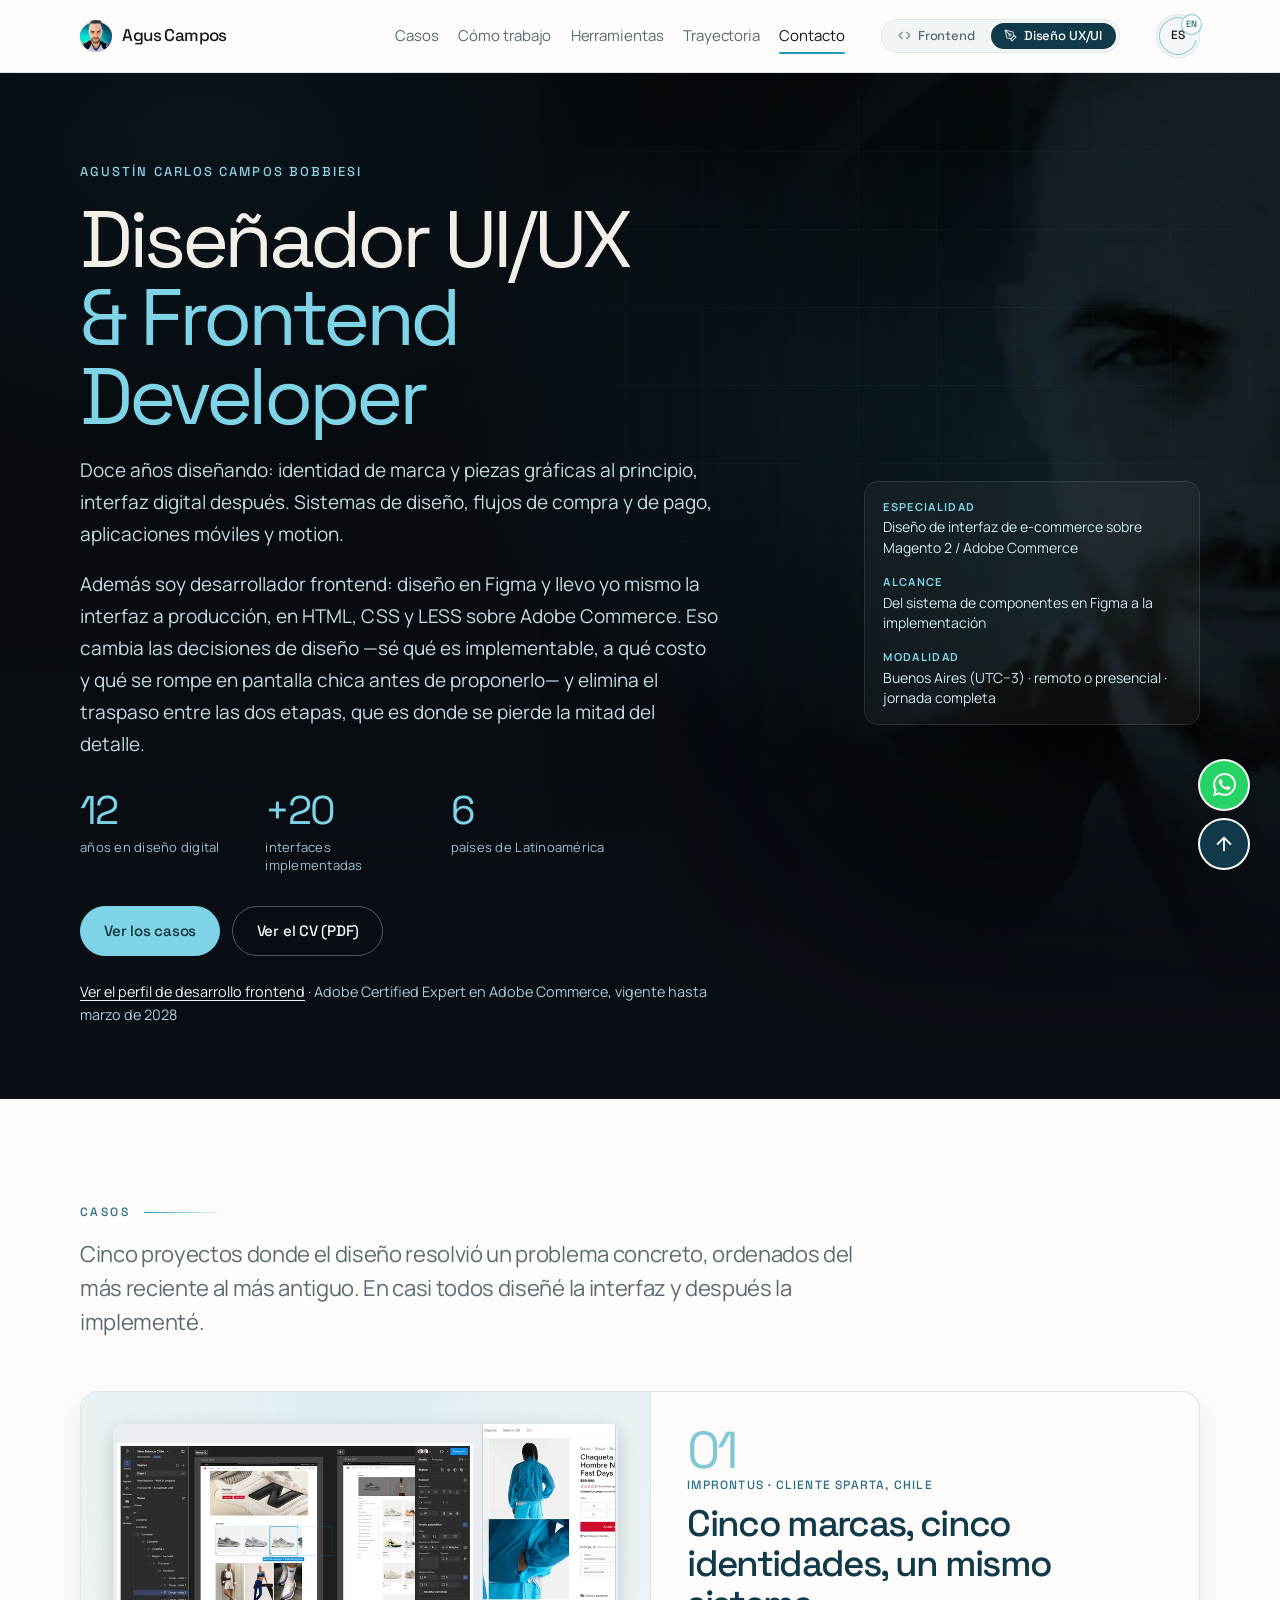
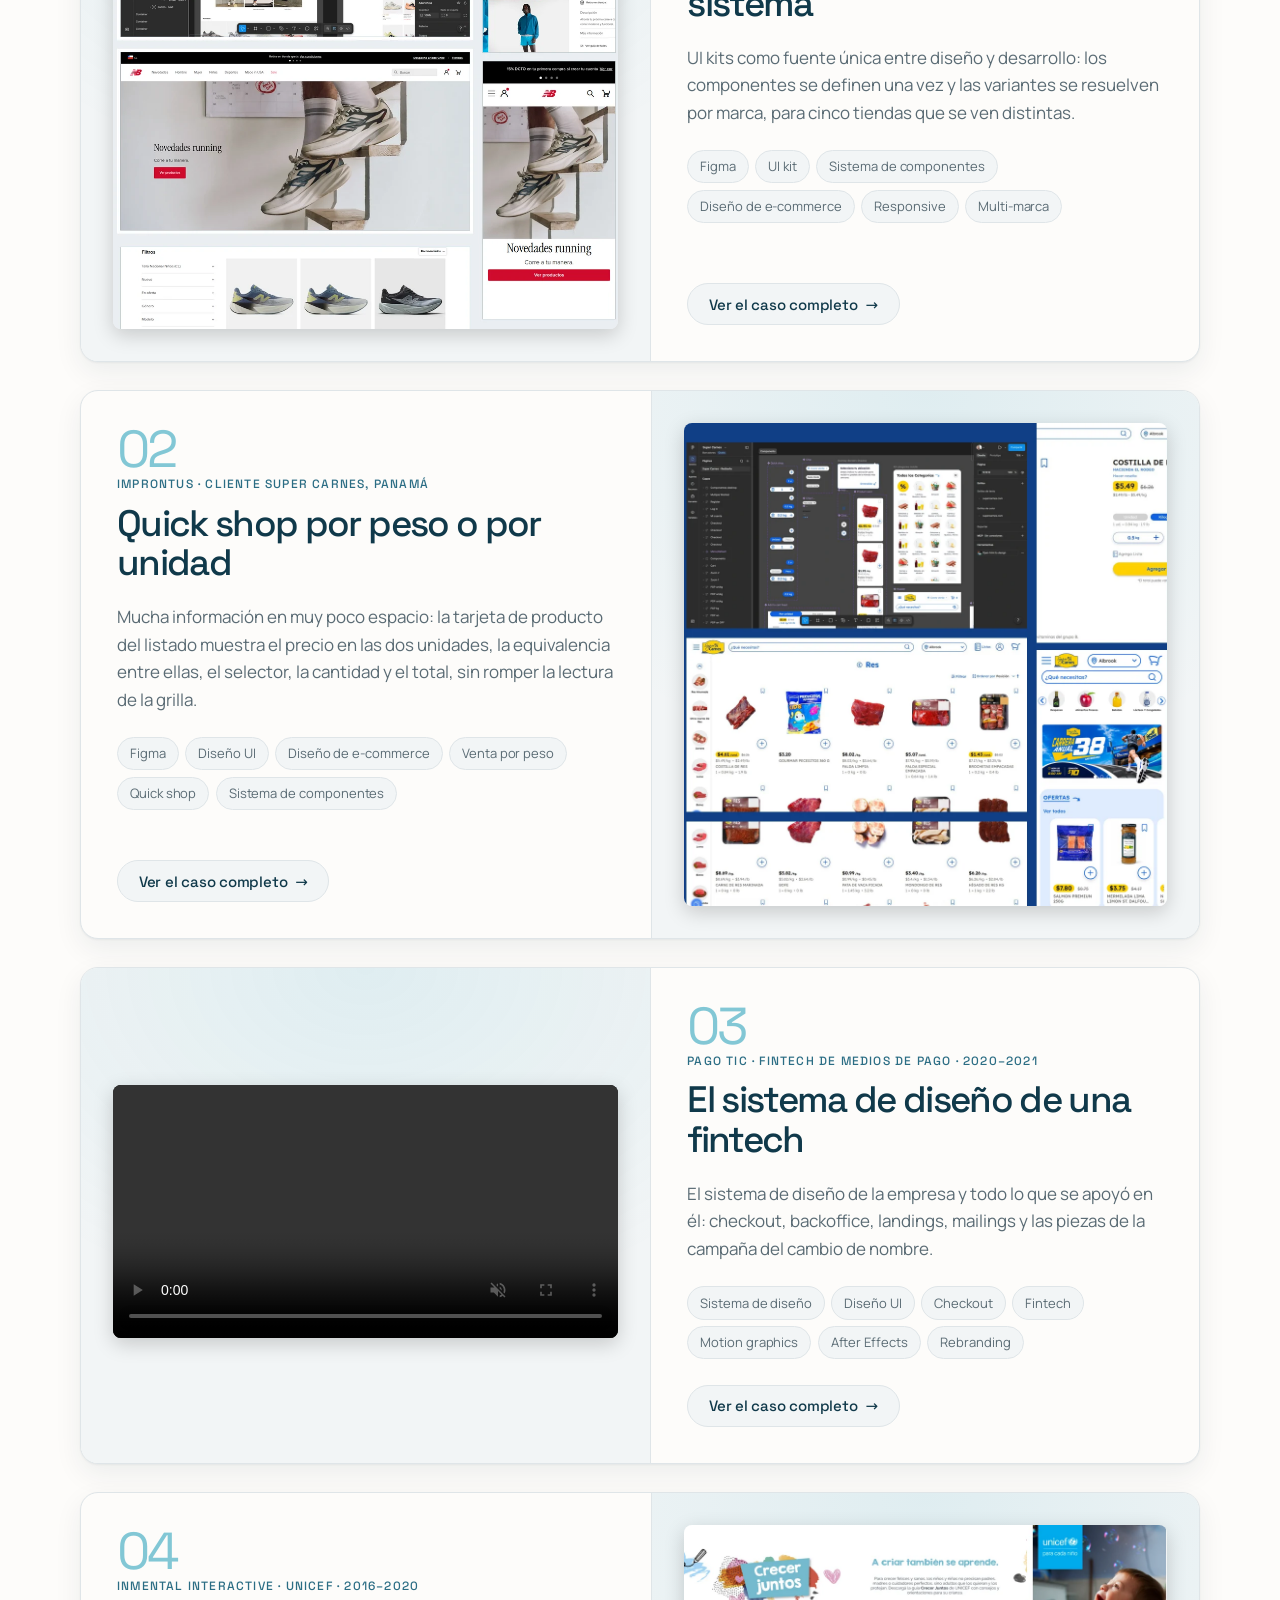
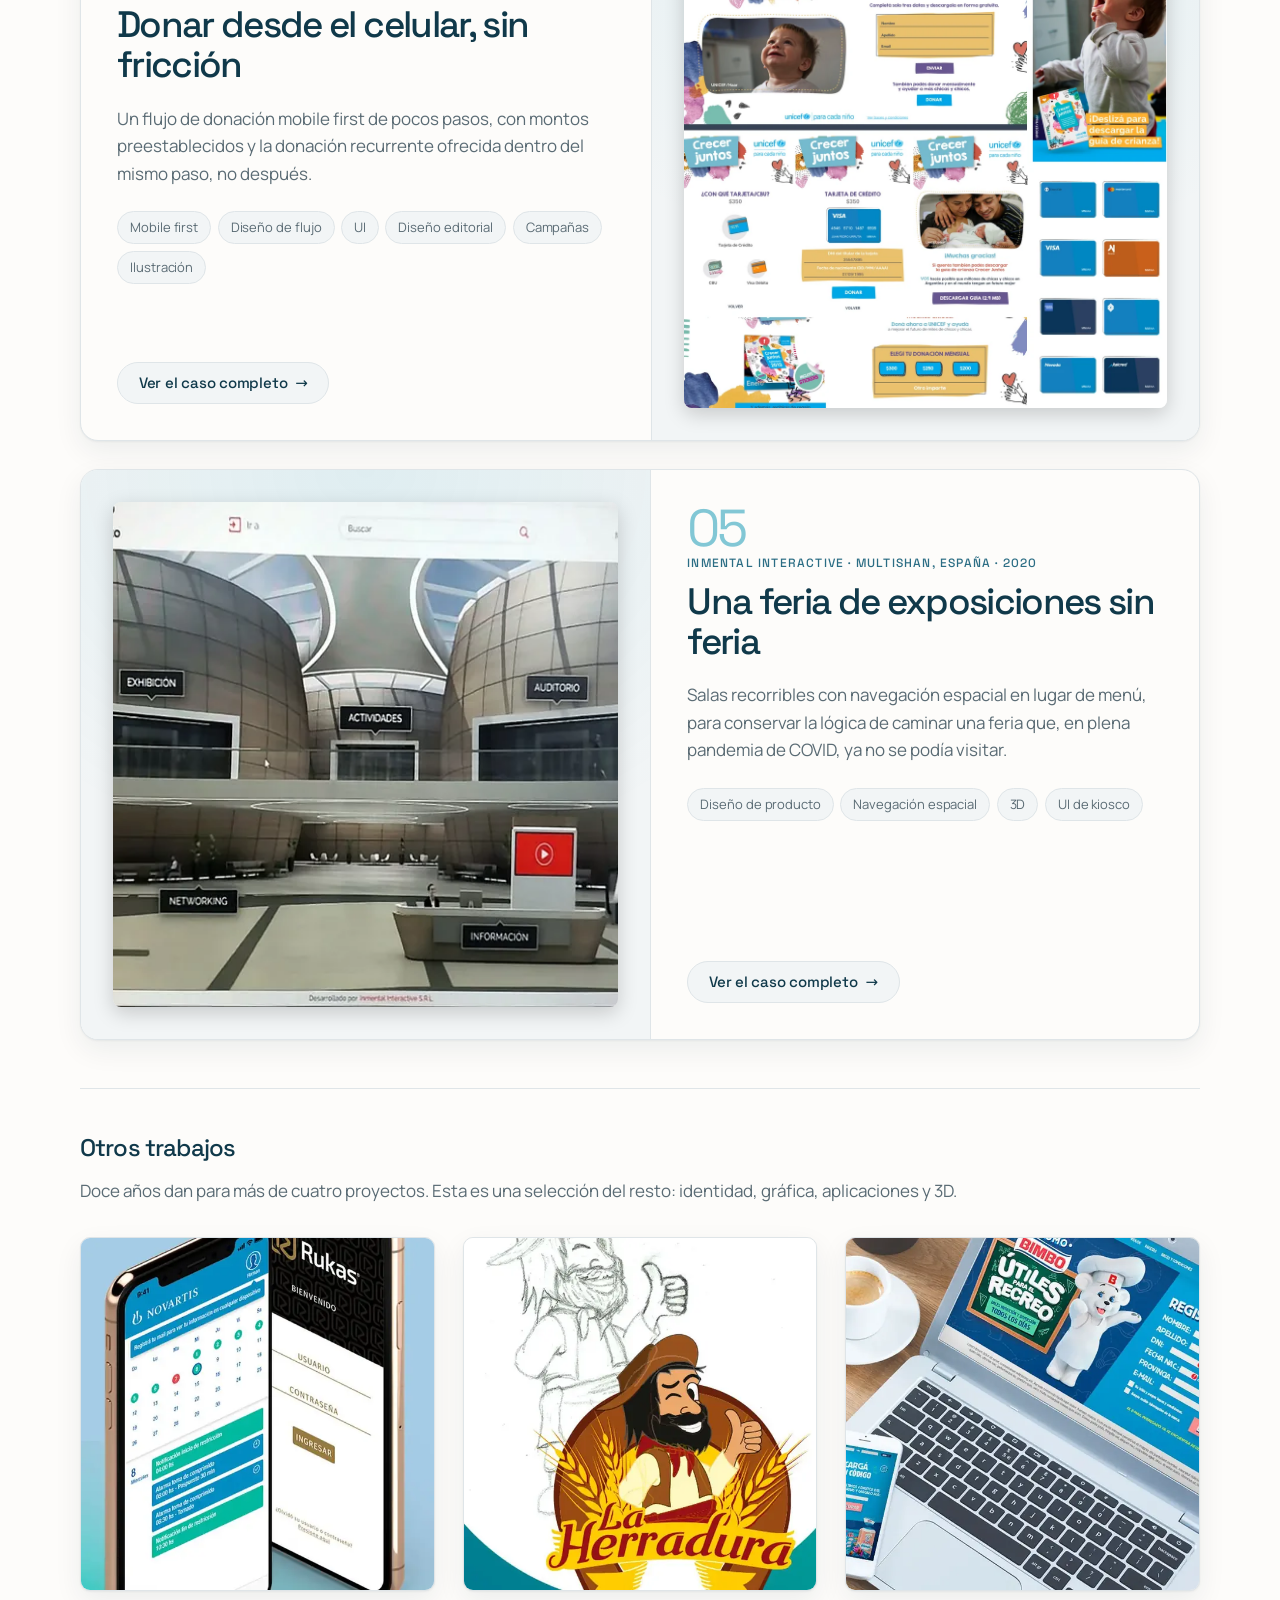
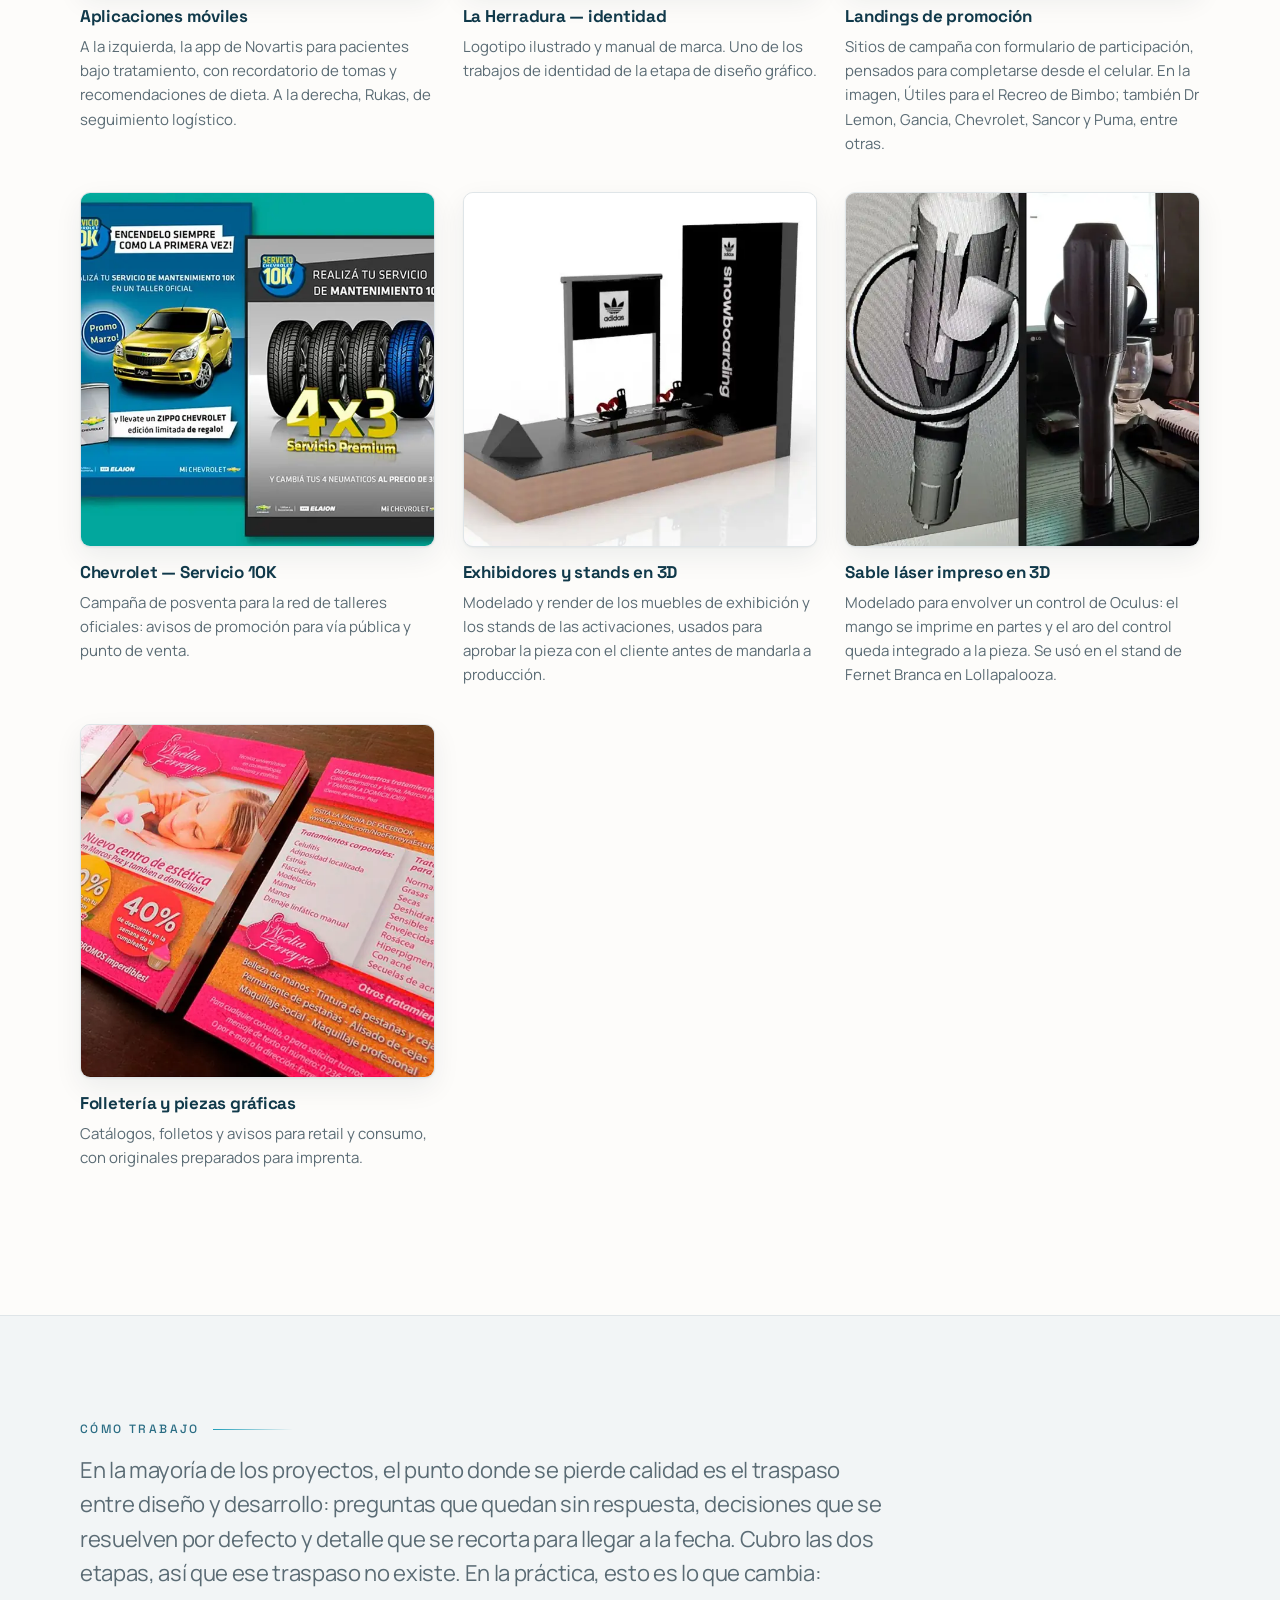
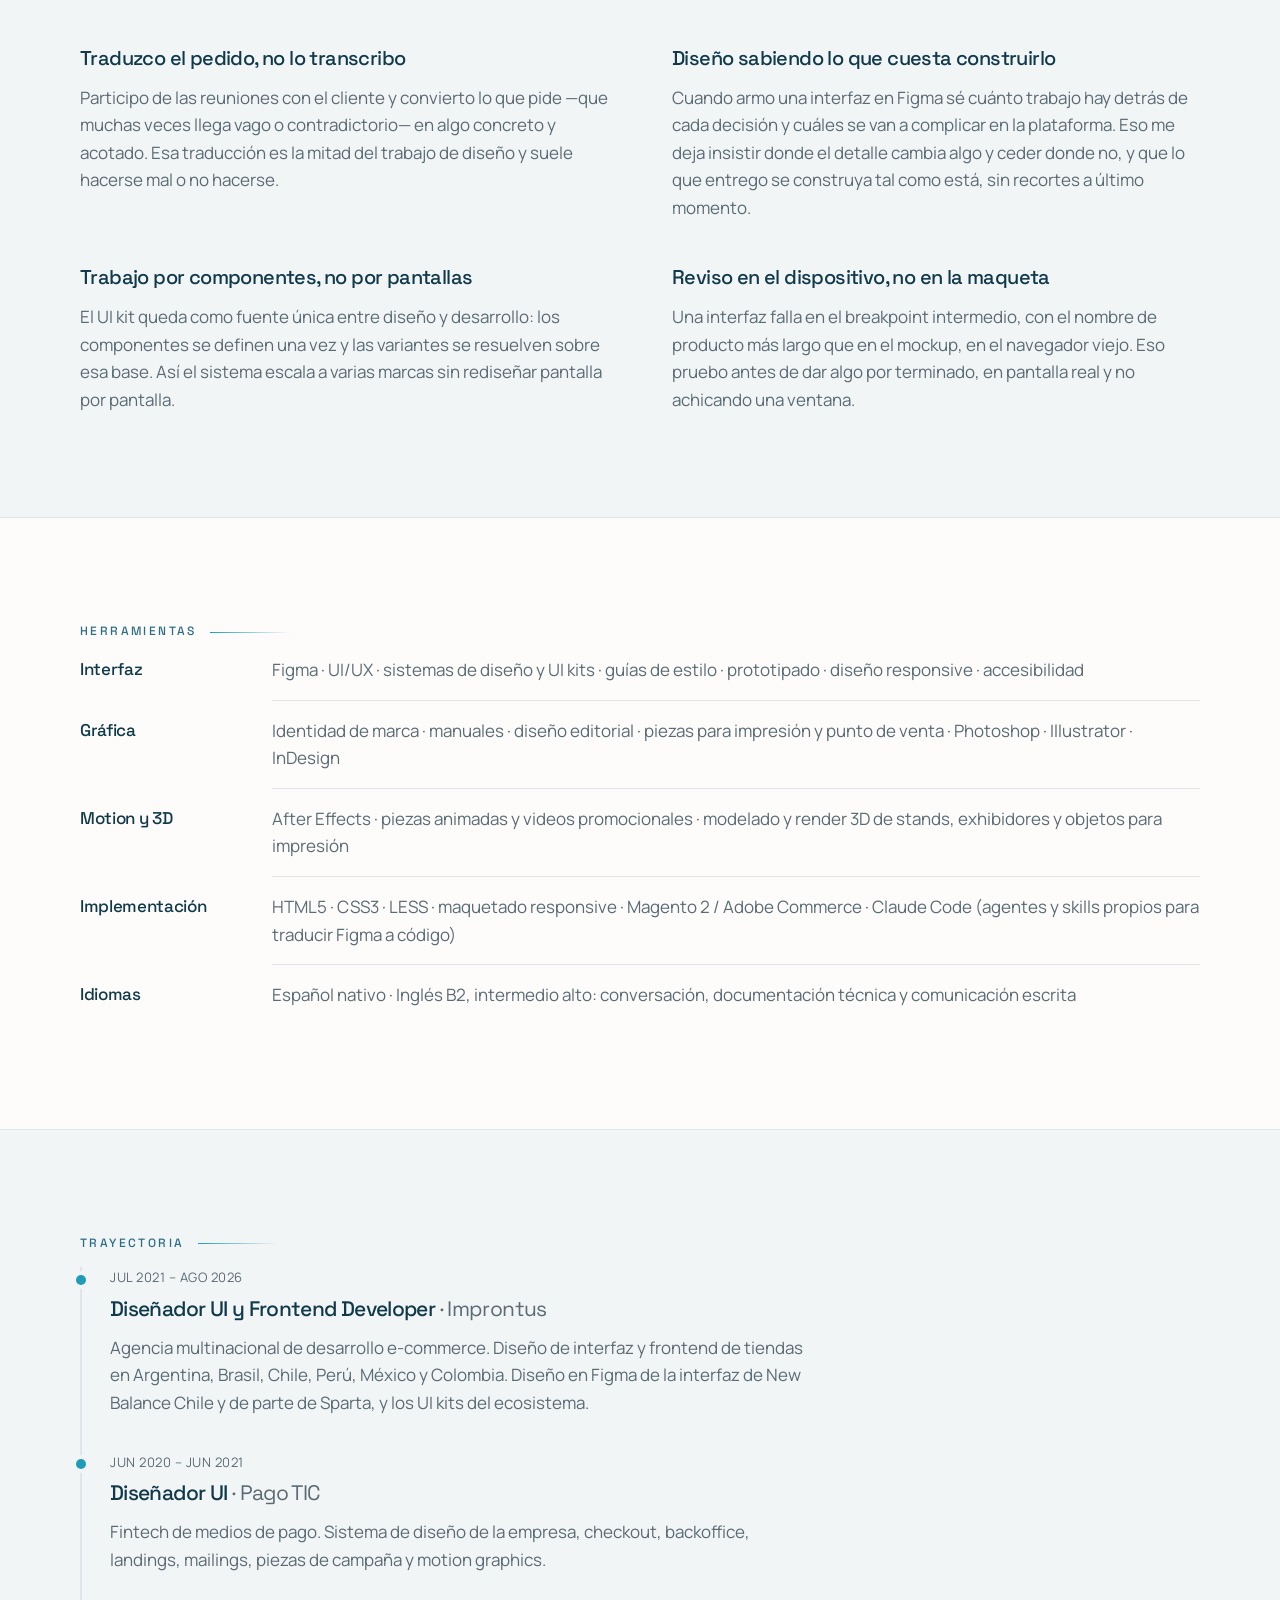
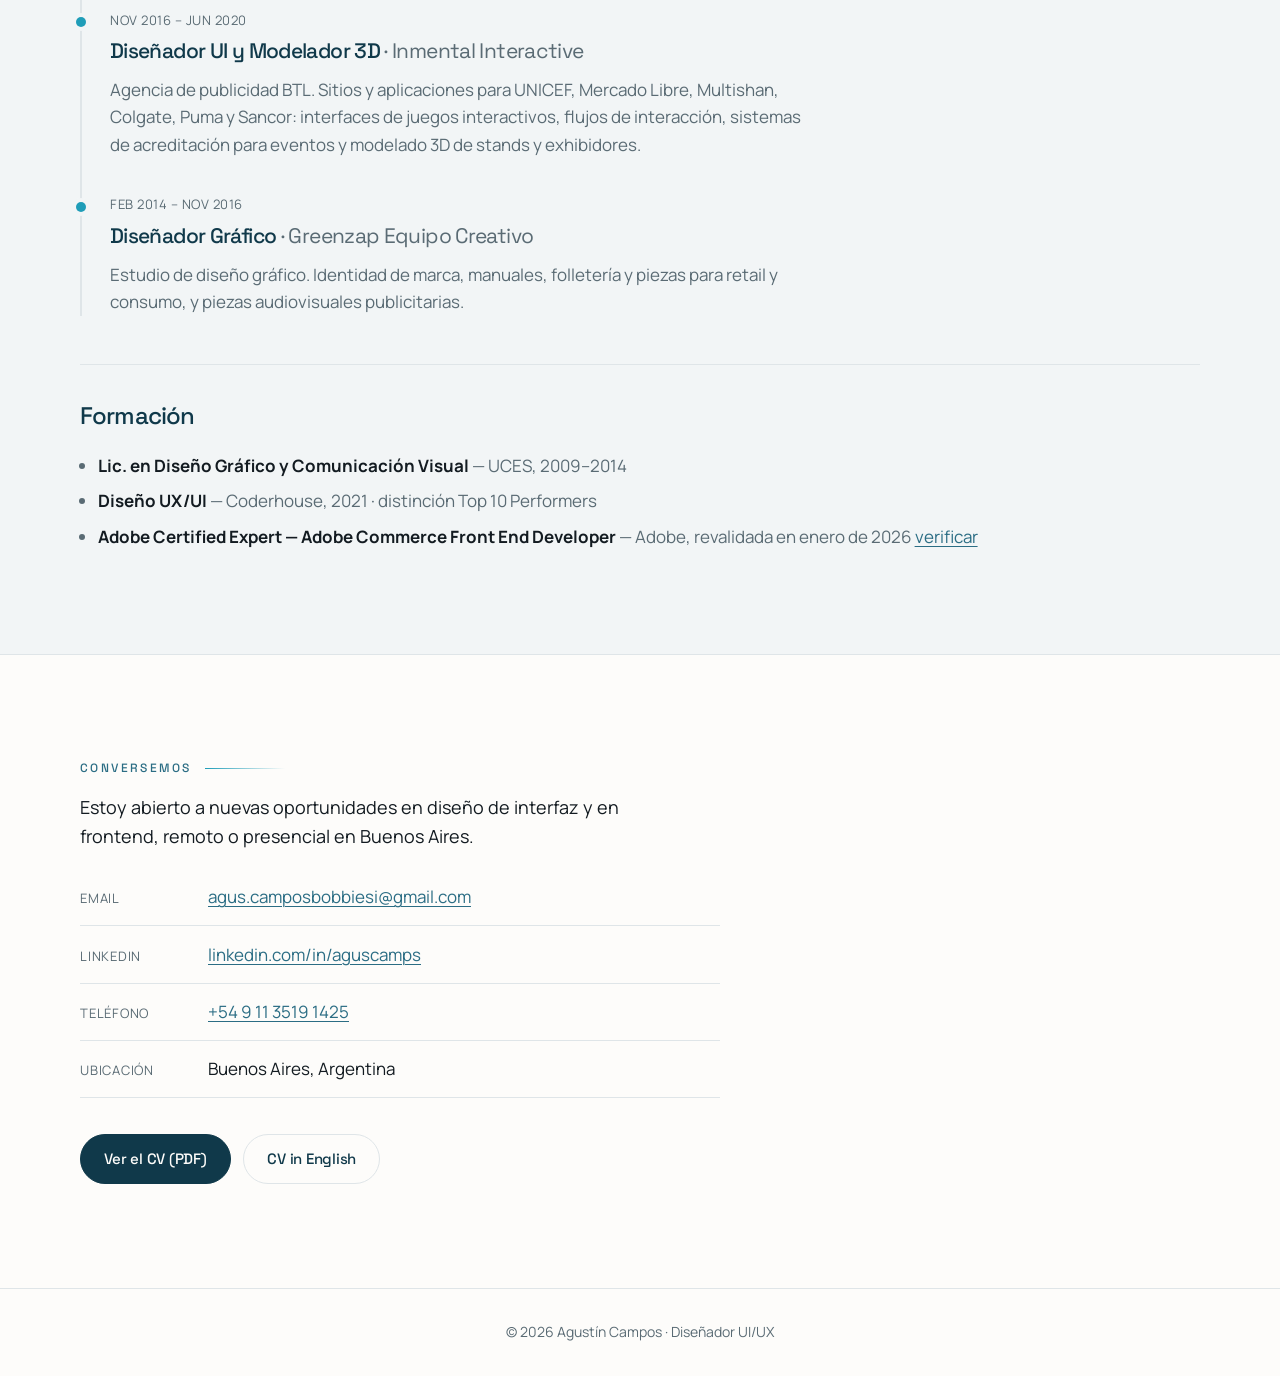
==== diseno/index.html @ 92f1efee "Super Carnes: el mosaico pasa a la retícula del de New Balance Cuatro columnas: las laterales sangra" ====
<!DOCTYPE html>
<html lang="es">
<head>
<meta charset="utf-8">
<meta name="viewport" content="width=device-width, initial-scale=1">
<title>Agustín Campos — Diseñador UI/UX</title>
<meta name="description" content="Diseñador de interfaz con doce años de trayectoria: sistemas de diseño, flujos de e-commerce y fintech, identidad de marca y motion. Diseño en Figma y llevo la interfaz a producción.">
<meta name="author" content="Agustín Campos">
<link rel="icon" href="../img/favicon.svg" type="image/svg+xml">
<link rel="preload" href="../fonts/spacegrotesk-latin.woff2" as="font" type="font/woff2" crossorigin>
<link rel="preload" href="../fonts/manrope-latin.woff2" as="font" type="font/woff2" crossorigin>
<link rel="stylesheet" href="../css/style.css">
<link rel="canonical" href="https://aguscamps.github.io/portfolio/diseno/">
<link rel="alternate" hreflang="es" href="https://aguscamps.github.io/portfolio/diseno/">
<link rel="alternate" hreflang="en" href="https://aguscamps.github.io/portfolio/en/diseno/">
<link rel="alternate" hreflang="x-default" href="https://aguscamps.github.io/portfolio/diseno/">

<meta property="og:type" content="website">
<meta property="og:title" content="Agustín Campos — Diseñador UI/UX">
<meta property="og:description" content="Doce años diseñando interfaz. Sistemas de diseño, flujos de pago, identidad y motion.">
<meta property="og:image" content="../img/og.png">
</head>
<body>

<a class="skip" href="#contenido">Saltar al contenido</a>

<header class="topbar">
  <div class="wrap topbar__in">
    <a class="brand" href="#inicio" aria-label="Agustín Campos — volver al inicio">
      <img src="../img/foto-64.webp" width="64" height="64" alt="">
      <span>Agus&nbsp;Campos</span>
    </a>
    <button class="navtoggle" type="button" aria-expanded="false" aria-controls="nav" aria-label="Menú">
      <span class="navtoggle__box" aria-hidden="true"></span>
      <span class="navtoggle__txt">Menú</span>
    </button>
    <nav id="nav" class="nav" aria-label="Principal">
      <div class="nav__cab">
        <p class="nav__kicker">Navegación</p>
        <button class="nav__cerrar" type="button" aria-label="Cerrar el menú">
          <svg viewBox="0 0 24 24" width="20" height="20" aria-hidden="true" focusable="false">
            <path d="M6 6l12 12M18 6L6 18" fill="none" stroke="currentColor"
                  stroke-width="1.6" stroke-linecap="round"/>
          </svg>
        </button>
      </div>
      <ul>
        <li><a href="#casos"><i aria-hidden="true">01</i>Casos</a></li>
        <li><a href="#proceso"><i aria-hidden="true">02</i>Cómo trabajo</a></li>
        <li><a href="#herramientas"><i aria-hidden="true">03</i>Herramientas</a></li>
        <li><a href="#trayectoria"><i aria-hidden="true">04</i>Trayectoria</a></li>
        <li><a href="#contacto"><i aria-hidden="true">05</i>Contacto</a></li>
      </ul>
      <nav class="perfilsw" aria-label="Elegí el perfil">
        <a href="../index.html"><svg viewBox="0 0 24 24" fill="none" stroke="currentColor" stroke-width="2" stroke-linecap="round" stroke-linejoin="round" aria-hidden="true"><path d="M16 18l6-6-6-6M8 6l-6 6 6 6"/></svg><span class="perfilsw__t">Frontend</span></a>
        <span aria-current="page"><svg viewBox="0 0 24 24" fill="none" stroke="currentColor" stroke-width="2" stroke-linecap="round" stroke-linejoin="round" aria-hidden="true"><path d="M12 19l7-7 3 3-7 7-3-3zM18 13l-1.5-7.5L2 2l3.5 14.5L13 18l5-5zM2 2l7.586 7.586"/><circle cx="11" cy="11" r="2"/></svg><span class="perfilsw__t">Diseño UX/UI</span></span>
      </nav>
      <div class="nav__pie">
        <p class="nav__lugar">Buenos Aires, Argentina · UTC−3</p>
        <p class="nav__links">
          <a href="../cv/CV-Agustin-Campos-Diseno-ES.pdf" target="_blank" rel="noopener">Ver el CV</a>
          <a href="https://linkedin.com/in/aguscamps" target="_blank" rel="noopener">LinkedIn</a>
        </p>
      </div>
    </nav>
    <a class="lang" href="../en/diseno/index.html" hreflang="en"
       lang="en" aria-label="ES / EN · Switch to English">
      <span class="lang__actual" aria-hidden="true">ES</span>
      <span class="lang__otro" aria-hidden="true">EN</span>
    </a>
  </div>
</header>

<main id="contenido">

  <!-- ─────────────────────────────  HERO  ───────────────────────────── -->
  <section class="hero" id="inicio">
    <div class="hero__rostro" aria-hidden="true">
      <picture>
        <source media="(max-width: 900px)" srcset="[data-uri]">
        <img src="../img/hero-fondo.webp" width="1500" height="1250" fetchpriority="high"
             srcset="../img/hero-fondo-900.webp 900w, ../img/hero-fondo.webp 1500w"
             sizes="72vw" alt="">
      </picture>
    </div>
    <div class="wrap hero__in">
      <div class="hero__txt">
      <p class="hero__kicker">Agustín Carlos Campos Bobbiesi</p>
      <h1>Diseñador UI/UX<br><span>&amp; Frontend Developer</span></h1>
      <p class="hero__lead">
        Doce años diseñando: identidad de marca y piezas gráficas al principio, interfaz digital
        después. Sistemas de diseño, flujos de compra y de pago, aplicaciones móviles y motion.
      </p>
      <p class="hero__lead">
        Además soy desarrollador frontend: diseño en Figma y llevo yo mismo la interfaz a
        producción, en HTML, CSS y LESS sobre Adobe Commerce. Eso cambia las decisiones de diseño
        —sé qué es implementable, a qué costo y qué se rompe en pantalla chica antes de
        proponerlo— y elimina el traspaso entre las dos etapas, que es donde se pierde la mitad
        del detalle.
      </p>
      <ul class="hero__facts">
        <li><b>12</b><span>años en diseño digital</span></li>
        <li><b>+20</b><span>interfaces implementadas</span></li>
        <li><b>6</b><span>países de Latinoamérica</span></li>
      </ul>
      <p class="hero__cta">
        <a class="btn btn--primary" href="#casos">Ver los casos</a>
        <a class="btn" href="../cv/CV-Agustin-Campos-Diseno-ES.pdf" target="_blank" rel="noopener">Ver el CV (PDF)</a>
      </p>
      <p class="hero__cert">
        <a href="../">Ver el perfil de desarrollo frontend</a>
        <span>· Adobe Certified Expert en Adobe Commerce, vigente hasta marzo de 2028</span>
      </p>
      </div>
      <dl class="hero__panel">
        <dt>Especialidad</dt>
        <dd>Diseño de interfaz de e-commerce sobre Magento&nbsp;2 / Adobe Commerce</dd>
        <dt>Alcance</dt>
        <dd>Del sistema de componentes en Figma a la implementación</dd>
        <dt>Modalidad</dt>
        <dd>Buenos Aires (UTC−3) · remoto o presencial · jornada completa</dd>
      </dl>
    </div>
  </section>

  <!-- ─────────────────────────────  CASOS  ──────────────────────────── -->
  <section class="section" id="casos">
    <div class="wrap">
      <h2 class="sect__h">Casos</h2>
      <p class="sect__intro">
        Cinco proyectos donde el diseño resolvió un problema concreto, ordenados del más reciente
        al más antiguo. En casi todos diseñé la interfaz y después la implementé.
      </p>

      <!-- CASO 1 -->
        <p class="casos__desliza">Deslizá para recorrer los 5 casos</p>
      <div class="casos__pista">
      <article class="case" id="caso-sparta">
        <div class="case__media">
          <figure>
            <img src="../img/nb-mosaico.webp"
                 srcset="../img/nb-mosaico-800.webp 800w, ../img/nb-mosaico.webp 1600w" sizes="(max-width: 900px) 92vw, 1200px" width="1600" height="1000" loading="lazy"
                 alt="Mosaico del proyecto New Balance Chile. En el centro, el archivo de Figma con el diseño del home junto al del listado de productos, y debajo el home publicado en newbalance.cl. Alrededor, el listado, la ficha de producto y la versión mobile.">
            <figcaption>New Balance Chile — el diseño en Figma y el sitio en producción.</figcaption>
          </figure>
          <figure>
            <img src="../img/nb-figma.webp"
                 srcset="../img/nb-figma-960.webp 960w, ../img/nb-figma.webp 1920w" sizes="(max-width: 900px) 92vw, 1200px" width="1920" height="1048" loading="lazy"
                 alt="El archivo de New Balance Chile en Figma: el árbol de capas muestra la estructura del home con sus contenedores nombrados, y el panel derecho las propiedades de diseño automático con el espaciado.">
            <figcaption>El archivo en Figma: capas nombradas, contenedores anidados y diseño automático.</figcaption>
          </figure>
          <figure>
            <a href="https://www.newbalance.cl" target="_blank" rel="noopener">
              <img src="../img/newbalance-home.webp"
                   srcset="../img/newbalance-home-800.webp 800w, ../img/newbalance-home.webp 1600w" sizes="(max-width: 900px) 92vw, 1200px" width="1600" height="1000" loading="lazy"
                   alt="Home de newbalance.cl, tienda oficial de New Balance en Chile: banner de running y grilla de zapatillas destacadas.">
            </a>
            <figcaption>newbalance.cl — abrir el sitio</figcaption>
          </figure>
          <figure>
            <img src="../img/sp-mosaico.webp"
                 srcset="../img/sp-mosaico-800.webp 800w, ../img/sp-mosaico.webp 1600w" sizes="(max-width: 900px) 92vw, 1200px" width="1600" height="1000" loading="lazy"
                 alt="Mosaico del proyecto Sparta. En el centro, el archivo de Figma con el catálogo y la landing de zapatillas, y debajo el home publicado en sparta.cl con el carrusel de marcas. Alrededor, una ficha de producto, la versión mobile y los accesos por categoría.">
            <figcaption>Sparta — diseñé el catálogo y la landing de zapatillas.</figcaption>
          </figure>
          <figure>
            <img src="../img/sp-figma.webp"
                 srcset="../img/sp-figma-960.webp 960w, ../img/sp-figma.webp 1920w" sizes="(max-width: 900px) 92vw, 1200px" width="1920" height="1048" loading="lazy"
                 alt="El archivo de Sparta en Figma: en las capas, el catálogo con sus componentes de producto; en el lienzo, la landing de zapatillas y la página de catálogo con filtros.">
            <figcaption>El archivo en Figma: el catálogo, sus componentes de producto y la landing.</figcaption>
          </figure>
          <figure>
            <a href="https://www.sparta.cl" target="_blank" rel="noopener">
              <img src="../img/sparta-home.webp"
                   srcset="../img/sparta-home-800.webp 800w, ../img/sparta-home.webp 1600w" sizes="(max-width: 900px) 92vw, 1200px" width="1600" height="1000" loading="lazy"
                   alt="Home de sparta.cl: navegación por deporte, banner de campaña y carrusel con las marcas del catálogo.">
            </a>
            <figcaption>sparta.cl — abrir el sitio</figcaption>
          </figure>
        </div>
        <div class="case__body">
          <p class="case__num" aria-hidden="true">01</p>
          <p class="case__meta">Improntus · Cliente Sparta, Chile</p>
          <h3>Cinco marcas, cinco identidades, un mismo sistema</h3>
          <p class="case__resumen">UI kits como fuente única entre diseño y desarrollo: los componentes se definen una vez y las variantes se resuelven por marca, para cinco tiendas que se ven distintas.</p>


          <div class="case__detalle">
          <dl class="facts">
            <dt>Contexto</dt>
            <dd>Sparta opera en Chile el retail deportivo de cinco marcas —Sparta, New Balance,
              Head, Speedo y Trek—. Cada una tiene su identidad, su público y su calendario
              comercial, pero todas corren sobre una base técnica compartida.</dd>

            <dt>El problema</dt>
            <dd>Diseñar cinco tiendas que se vean distintas entre sí, cada una fiel al manual de su
              marca, sin que la base común obligue a inventar todo de nuevo cada vez ni a que
              terminen pareciéndose.</dd>

            <dt>Qué hice</dt>
            <dd>Para <b>New Balance Chile</b> diseñé la interfaz completa en Figma; para
              <b>Sparta</b> diseñé parte de las páginas. Armé los <b>UI kits</b> de las tiendas,
              que quedaron como fuente única entre diseño y desarrollo: los componentes se definen
              una vez y se resuelven las variantes por marca, en lugar de rediseñar pantalla por
              pantalla. Después desarrollé yo mismo los dos themes, así que el diseño se validó
              contra la implementación real y no contra una maqueta.</dd>

            <dt>Resultado</dt>
            <dd>Dos tiendas en producción con identidades claramente distintas y un sistema de
              componentes que sostiene a las cinco.</dd>
          </dl>
          <p class="case__links">
            <a href="https://www.newbalance.cl" target="_blank" rel="noopener">newbalance.cl</a>
            <a href="https://www.sparta.cl" target="_blank" rel="noopener">sparta.cl</a>
          </p>
          </div>

          <ul class="tags">
            <li>Figma</li><li>UI kit</li><li>Sistema de componentes</li><li>Diseño de e-commerce</li>
            <li>Responsive</li><li>Multi-marca</li>
          </ul>
          <p class="case__acciones">
            <button class="case__abrir" type="button">Ver el caso completo</button>
          </p>
        </div>
      </article>

      <!-- CASO 2 -->
      <article class="case case--alt" id="caso-supercarnes">
        <div class="case__media">
          <figure>
            <img src="../img/sc-mosaico.webp"
                 srcset="../img/sc-mosaico-800.webp 800w, ../img/sc-mosaico.webp 1600w" sizes="(max-width: 900px) 92vw, 1200px" width="1600" height="1000" loading="lazy"
                 alt="Mosaico del proyecto Super Carnes. En el centro, el archivo de Figma con la librería de componentes y, debajo, el listado en producción: cada tarjeta de producto muestra el precio por unidad y por kilo, la equivalencia entre las dos y un botón para agregar. Alrededor, los listados de otras categorías, el home, la ficha con el selector de unidad, kilogramo y libra, y el sitio en el celular.">
            <figcaption>El archivo de Figma y el sitio en producción: la tarjeta de producto quedó con los dos precios, la equivalencia y el botón para agregar.</figcaption>
          </figure>
          <figure>
            <img src="../img/sc-figma.webp"
                 srcset="../img/sc-figma-960.webp 960w, ../img/sc-figma.webp 1920w" sizes="(max-width: 900px) 92vw, 1200px" width="1920" height="1048" loading="lazy"
                 alt="El archivo de Super Carnes abierto en Figma, en la librería de componentes: se ve el componente Quick shop con su selector de Unidad y Peso y sus pasos en unidades y en kilos, la tarjeta de producto con el precio por kilo y la equivalencia en libras, y el bloque de agregar al carrito con las pestañas Por unidad y Por peso. En las capas, las versiones de ficha por unidad y por kilo con sus estados en oferta, el carrito y el checkout en dos pasos.">
            <figcaption>La librería de componentes: el selector de unidad o peso resuelto como componente, no como excepción de una pantalla.</figcaption>
          </figure>
          <figure>
            <img src="../img/sc-figma-homes.webp"
                 srcset="../img/sc-figma-homes-960.webp 960w, ../img/sc-figma-homes.webp 1920w" sizes="(max-width: 900px) 92vw, 1200px" width="1920" height="1048" loading="lazy"
                 alt="Las dos versiones de home en Figma, una al lado de la otra: la completa, con banner de campaña y un módulo de promoción relámpago con cuenta regresiva, y la mínima, que arranca directo por las secciones de producto. En las tarjetas se ve el precio por kilo con la equivalencia en libras.">
            <figcaption>Dos versiones de home, completa y mínima, para que la campaña no fuera condición del layout.</figcaption>
          </figure>
          <figure>
            <a href="https://supercarnes.com" target="_blank" rel="noopener">
              <img src="../img/sc-plp.webp"
                   srcset="../img/sc-plp-800.webp 800w, ../img/sc-plp.webp 1472w" sizes="(max-width: 900px) 92vw, 1200px" width="1472" height="812" loading="lazy"
                   alt="Listado de carnes de res en supercarnes.com: cada tarjeta de producto muestra el precio por unidad y por kilo, la equivalencia entre las dos y el botón para agregar.">
            </a>
            <figcaption>El listado en producción, con las tarjetas de producto. Abrir supercarnes.com</figcaption>
          </figure>
        </div>
        <div class="case__body">
          <p class="case__num" aria-hidden="true">02</p>
          <p class="case__meta">Improntus · Cliente Super Carnes, Panamá</p>
          <h3>Quick shop por peso o por unidad</h3>
          <p class="case__resumen">Mucha información en muy poco espacio: la tarjeta de producto del listado muestra el precio en las dos unidades, la equivalencia entre ellas, el selector, la cantidad y el total, sin romper la lectura de la grilla.</p>

          <div class="case__detalle">
          <dl class="facts">
            <dt>Contexto</dt>
            <dd>Super Carnes es una cadena de supermercados panameña con foco en carnicería. Pidieron un sitio de compra ágil y un diseño contemporáneo, que no se leyera como un e-commerce tradicional.</dd>

            <dt>El problema</dt>
            <dd>Una tarjeta de producto asume un precio fijo por unidad y acá eso no alcanzaba. El catálogo mezcla cortes que se venden por kilo con productos de despensa que se venden por unidad, y además un mismo producto puede agregarse por peso o por unidad según lo que prefiera el cliente. El desafío fue meter toda esa información junta (el precio en las dos unidades, la equivalencia entre una y otra, el selector, la cantidad y el total de esa cantidad) en el espacio de una tarjeta de producto, sin convertir la pantalla en un formulario y sin que el listado pierda la calma.</dd>

            <dt>Qué hice</dt>
            <dd>Diseñé la interfaz completa del rediseño: home en dos versiones, listado con compra rápida desde la tarjeta, ficha de producto, carrito, checkout en dos pasos, cuenta, listas y autenticación, sobre una librería de componentes con estilos de texto y color propios. La decisión de fondo fue tratar la unidad de venta como una variante del producto y no como un caso especial: la ficha se diseñó en versiones por unidad, por kilo y por las dos, cada una con su estado en oferta.</dd>

            <dt>Resultado</dt>
            <dd>Se resolvió con éxito y está en producción. La tarjeta de producto del listado muestra el precio por unidad y por kilo con su equivalencia y un botón para agregar sin entrar a la ficha, y la ficha llevó el selector a tres unidades (unidad, kilogramo y libra) con el total recalculándose al cambiar la cantidad y el aviso de que puede variar según el peso final. Toda esa información entra en la tarjeta de producto sin apretar el listado ni volverlo un formulario.</dd>
          </dl>
          <p class="case__links">
            <a href="https://supercarnes.com" target="_blank" rel="noopener">supercarnes.com</a>
          </p>
          </div>

          <ul class="tags">
            <li>Figma</li><li>Diseño UI</li><li>Diseño de e-commerce</li>
            <li>Venta por peso</li><li>Quick shop</li><li>Sistema de componentes</li>
          </ul>
          <p class="case__acciones">
            <button class="case__abrir" type="button">Ver el caso completo</button>
          </p>
        </div>
      </article>

      <!-- CASO 3 -->
      <article class="case" id="caso-pagotic">
        <div class="case__media">
          <figure>
            <video src="../video/pagotic-rebrand.mp4" width="1280" height="720"
                   controls muted loop playsinline preload="metadata"></video>
            <figcaption>Pago TIC — transición de PayperTIC y +Simple a Pago TIC, hecha con After
              Effects</figcaption>
          </figure>
        </div>
        <div class="case__body">
          <p class="case__num" aria-hidden="true">03</p>
          <p class="case__meta">Pago TIC · Fintech de medios de pago · 2020–2021</p>
          <h3>El sistema de diseño de una fintech</h3>
          <p class="case__resumen">El sistema de diseño de la empresa y todo lo que se apoyó en él: checkout, backoffice, landings, mailings y las piezas de la campaña del cambio de nombre.</p>


          <div class="case__detalle">
          <dl class="facts">
            <dt>Contexto</dt>
            <dd><b>PayperTIC</b> es una plataforma de medios de pago. Estaba en el equipo de diseño,
              a cargo del diseño gráfico y de interfaz de toda la empresa.</dd>

            <dt>El problema</dt>
            <dd>Las pantallas venían creciendo sin criterio común: cada landing, cada formulario y
              cada pantalla de backoffice resolvía lo mismo de una manera distinta.</dd>

            <dt>Qué hice</dt>
            <dd>Armé el <b>sistema de diseño</b> de las interfaces de la empresa y diseñé sobre él:
              el <b>checkout</b> de la plataforma de pagos, las pantallas de backoffice y
              frontoffice, las landings con formulario de las campañas, los banners y las piezas de
              redes. Las landings, los formularios, los banners y los mailings los <b>maqueté yo
              mismo en HTML y CSS</b>; el resto del frontend lo llevaba el equipo de desarrollo.
              También hice <b>motion graphics</b>: videos promocionales y piezas para capacitación
              interna.</dd>

            <dt>La fusión</dt>
            <dd>Sobre el final del período, PayperTIC se fusionó con <b>+Simple</b> y la compañía
              pasó a llamarse Pago TIC. Diseñé las piezas de la campaña del cambio de nombre, entre
              ellas la transición de un logotipo al otro animada en After Effects, que es el video
              de acá al lado.</dd>
          </dl>
          </div>

          <ul class="tags">
            <li>Sistema de diseño</li><li>Diseño UI</li><li>Checkout</li><li>Fintech</li>
            <li>Motion graphics</li><li>After Effects</li><li>Rebranding</li>
          </ul>
          <p class="case__acciones">
            <button class="case__abrir" type="button">Ver el caso completo</button>
          </p>
        </div>
      </article>

      <!-- CASO 4 -->
      <article class="case case--alt" id="caso-unicef">
        <div class="case__media">
          <figure>
            <img src="../img/unicef-mosaico.webp"
                 srcset="../img/unicef-mosaico-800.webp 800w, ../img/unicef-mosaico.webp 1600w" sizes="(max-width: 900px) 92vw, 1200px" width="1600" height="1000" loading="lazy"
                 alt="Mosaico del proyecto: el sitio de la campaña Crecer Juntos en desktop, las pantallas del flujo de donación en el celular, las nueve tarjetas de crédito ilustradas del selector de pago, la historia de Instagram y el mailing.">
            <figcaption>El sitio, el flujo de donación y las piezas de campaña</figcaption>
          </figure>
          <figure>
            <img src="../img/unicef-flujo.webp"
                 srcset="../img/unicef-flujo-960.webp 960w, ../img/unicef-flujo.webp 1600w" sizes="(max-width: 900px) 92vw, 1200px" width="1600" height="570" loading="lazy"
                 alt="Las cinco pantallas del flujo en el celular: la landing con tres datos, la elección del monto mensual, la elección del medio de pago, los datos de la tarjeta y el agradecimiento con la descarga de la guía.">
            <figcaption>El flujo completo: tres datos, monto, medio de pago y la guía como agradecimiento</figcaption>
          </figure>
          <figure>
            <img src="../img/unicef-campania.webp"
                 srcset="../img/unicef-campania-960.webp 960w, ../img/unicef-campania.webp 1600w" sizes="(max-width: 900px) 92vw, 1200px" width="1600" height="900" loading="lazy"
                 alt="Piezas de campaña para redes: cinco historias verticales de Instagram de Crecer Juntos y Aprendé Jugando, un posteo cuadrado de feed y dos piezas de Facebook.">
            <figcaption>Las piezas de historia y de feed que llevaban el tráfico al sitio</figcaption>
          </figure>
          <figure>
            <img src="../img/unicef-pieza.webp"
                 srcset="../img/unicef-pieza-800.webp 800w, ../img/unicef-pieza.webp 1600w" sizes="(max-width: 900px) 92vw, 1200px" width="1600" height="1000" loading="lazy"
                 alt="Libro de actividades de UNICEF, con juegos y laberintos ilustrados, abierto y en portada.">
            <figcaption>El libro de actividades que se entregaba a los donantes</figcaption>
          </figure>
        </div>
        <div class="case__body">
          <p class="case__num" aria-hidden="true">04</p>
          <p class="case__meta">Inmental Interactive · UNICEF · 2016–2020</p>
          <h3>Donar desde el celular, sin fricción</h3>
          <p class="case__resumen">Un flujo de donación mobile first de pocos pasos, con montos preestablecidos y la donación recurrente ofrecida dentro del mismo paso, no después.</p>


          <div class="case__detalle">
          <dl class="facts">
            <dt>Contexto</dt>
            <dd>Sitio de recaudación de fondos y concientización de UNICEF. La mayor parte del
              tráfico llegaba desde el celular, empujado por campañas.</dd>

            <dt>El problema</dt>
            <dd>La donación es una decisión que se enfría rápido: cada campo de más, cada pantalla
              de más y cada duda sobre a dónde va la plata cuestan donantes.</dd>

            <dt>Qué hice</dt>
            <dd>Diseñé el sitio con enfoque mobile first y un flujo de pago simple y transparente:
              montos preestablecidos, para que el usuario no tenga que decidir una cifra desde cero,
              y donación recurrente ofrecida dentro del mismo paso en lugar de después. El selector
              de medio de pago se resolvió con ilustración propia: las nueve tarjetas de la plaza
              dibujadas una por una. Diseñé también las campañas de redes y de mailing que llevaban
              tráfico al sitio, y un libro de actividades descargable e imprimible que se entregaba
              como regalo a los donantes.</dd>

            <dt>Resultado</dt>
            <dd>Un recorrido de donación de pocos pasos, legible en pantalla chica, con la
              recurrencia integrada al flujo. Las piezas de campaña circularon en las cuentas de
              UNICEF y en las de sus embajadores: una de las historias la publicó la cuenta de
              Lionel Messi.</dd>
          </dl>
          </div>

          <ul class="tags">
            <li>Mobile first</li><li>Diseño de flujo</li><li>UI</li><li>Diseño editorial</li>
            <li>Campañas</li><li>Ilustración</li>
          </ul>
          <p class="case__acciones">
            <button class="case__abrir" type="button">Ver el caso completo</button>
          </p>
        </div>
      </article>

      <!-- CASO 5 -->
      <article class="case" id="caso-multishan">
        <div class="case__media case__media--mosaico">
          <figure>
            <img src="../img/multishan-lobby.webp"
                 srcset="../img/multishan-lobby-800.webp 800w, ../img/multishan-lobby.webp 1600w" sizes="(max-width: 900px) 92vw, 640px" width="1600" height="1000" loading="lazy"
                 alt="Lobby de la feria virtual con los accesos señalizados sobre el espacio: exhibición, actividades, auditorio, agenda, networking e información.">
            <figcaption>Multishan — lobby, con los accesos a cada sector</figcaption>
          </figure>
          <figure>
            <img src="../img/multishan-pabellon.webp"
                 srcset="../img/multishan-pabellon-800.webp 800w, ../img/multishan-pabellon.webp 1600w" sizes="(max-width: 900px) 92vw, 640px" width="1600" height="1000" loading="lazy"
                 alt="Pabellón de la feria virtual: un pasillo con los stands de las marcas montados a ambos lados, bajo un techo de estructura metálica.">
            <figcaption>Multishan — pabellón de exposición</figcaption>
          </figure>
          <figure>
            <img src="../img/multishan-stand.webp"
                 srcset="../img/multishan-stand-800.webp 800w, ../img/multishan-stand.webp 1600w" sizes="(max-width: 900px) 92vw, 640px" width="1600" height="1000" loading="lazy"
                 alt="Stand virtual de una marca de motores: los productos sobre tarimas y puntos de información y de vista 360 repartidos por el espacio.">
            <figcaption>Multishan — stand de marca, con los puntos interactivos</figcaption>
          </figure>
        </div>
        <div class="case__body">
          <p class="case__num" aria-hidden="true">05</p>
          <p class="case__meta">Inmental Interactive · Multishan, España · 2020</p>
          <h3>Una feria de exposiciones sin feria</h3>
          <p class="case__resumen">Salas recorribles con navegación espacial en lugar de menú, para conservar la lógica de caminar una feria que, en plena pandemia de COVID, ya no se podía visitar.</p>


          <div class="case__detalle">
          <dl class="facts">
            <dt>Contexto</dt>
            <dd>Multishan organizaba exposiciones presenciales en España. La pandemia las canceló
              todas y con ellas el negocio entero.</dd>

            <dt>El problema</dt>
            <dd>Trasladar a una pantalla algo cuyo valor era caminar el lugar: recorrer, frenar
              donde algo llama la atención y hablar con la marca.</dd>

            <dt>Qué hice</dt>
            <dd>Diseñé una plataforma de exposiciones virtuales con salas recorribles: el visitante
              se mueve por el espacio y los stands de cada marca se abren desde puntos interactivos
              distribuidos en la sala. La navegación es espacial en lugar de un menú, para conservar
              la lógica de recorrer. Diseñé también la interfaz de su terminal de autoservicio de
              comidas rápidas.</dd>

            <dt>Resultado</dt>
            <dd>Un reemplazo funcional del evento presencial durante el período en que no hubo
              alternativa.</dd>
          </dl>
          </div>

          <ul class="tags">
            <li>Diseño de producto</li><li>Navegación espacial</li><li>3D</li><li>UI de kiosco</li>
          </ul>
          <p class="case__acciones">
            <button class="case__abrir" type="button">Ver el caso completo</button>
          </p>
        </div>
      </article>
      </div>

      <!-- OTROS -->
      <div class="otros">
        <h3>Otros trabajos</h3>
        <p class="otros__intro">
          Doce años dan para más de cuatro proyectos. Esta es una selección del resto: identidad,
          gráfica, aplicaciones y 3D.
        </p>
        <p class="otros__desliza">Deslizá para ver las siete piezas</p>

        <ul class="grid-otros">
          <li>
            <figure>
              <img src="../img/otros-novartis.webp"
                 srcset="../img/otros-novartis-600.webp 600w, ../img/otros-novartis.webp 900w" sizes="(max-width: 720px) 78vw, (max-width: 900px) 44vw, 320px" width="900" height="900" loading="lazy"
                   alt="Dos celulares con las pantallas de dos aplicaciones: la agenda de tomas de la app de Novartis y el ingreso de la app Rukas.">
              <figcaption>
                <b>Aplicaciones móviles</b>
                A la izquierda, la app de Novartis para pacientes bajo tratamiento, con recordatorio
                de tomas y recomendaciones de dieta. A la derecha, Rukas, de seguimiento logístico.
              </figcaption>
            </figure>
          </li>
          <li>
            <figure>
              <img src="../img/otros-herradura.webp"
                 srcset="../img/otros-herradura-600.webp 600w, ../img/otros-herradura.webp 900w" sizes="(max-width: 720px) 78vw, (max-width: 900px) 44vw, 320px" width="900" height="900" loading="lazy"
                   alt="Logotipo ilustrado de La Herradura: un panadero con gorro y una herradura con espigas de trigo.">
              <figcaption>
                <b>La Herradura — identidad</b>
                Logotipo ilustrado y manual de marca. Uno de los trabajos de identidad de la
                etapa de diseño gráfico.
              </figcaption>
            </figure>
          </li>
          <li>
            <figure>
              <img src="../img/otros-bimbo.webp"
                 srcset="../img/otros-bimbo-600.webp 600w, ../img/otros-bimbo.webp 900w" sizes="(max-width: 720px) 78vw, (max-width: 900px) 44vw, 320px" width="900" height="900" loading="lazy"
                   alt="Landing de registro de la promoción Útiles para el Recreo de Bimbo, en notebook y celular.">
              <figcaption>
                <b>Landings de promoción</b>
                Sitios de campaña con formulario de participación, pensados para completarse desde
                el celular. En la imagen, Útiles para el Recreo de Bimbo; también Dr Lemon, Gancia,
                Chevrolet, Sancor y Puma, entre otras.
              </figcaption>
            </figure>
          </li>
          <li>
            <figure>
              <img src="../img/otros-chevrolet.webp"
                 srcset="../img/otros-chevrolet-600.webp 600w, ../img/otros-chevrolet.webp 900w" sizes="(max-width: 720px) 78vw, (max-width: 900px) 44vw, 320px" width="900" height="900" loading="lazy"
                   alt="Dos avisos de la campaña Servicio 10K de Chevrolet, con promociones de mantenimiento y neumáticos.">
              <figcaption>
                <b>Chevrolet — Servicio 10K</b>
                Campaña de posventa para la red de talleres oficiales: avisos de promoción para
                vía pública y punto de venta.
              </figcaption>
            </figure>
          </li>
          <li>
            <figure>
              <img src="../img/otros-3d.webp"
                 srcset="../img/otros-3d-600.webp 600w, ../img/otros-3d.webp 900w" sizes="(max-width: 720px) 78vw, (max-width: 900px) 44vw, 320px" width="900" height="900" loading="lazy"
                   alt="Render 3D de un exhibidor de punto de venta de adidas Snowboarding: base de madera, tapa negra y panel vertical con la marca.">
              <figcaption>
                <b>Exhibidores y stands en 3D</b>
                Modelado y render de los muebles de exhibición y los stands de las activaciones,
                usados para aprobar la pieza con el cliente antes de mandarla a producción.
              </figcaption>
            </figure>
          </li>
          <li>
            <figure>
              <img src="../img/otros-sable.webp"
                 srcset="../img/otros-sable-600.webp 600w, ../img/otros-sable.webp 900w" sizes="(max-width: 720px) 78vw, (max-width: 900px) 44vw, 320px" width="900" height="900" loading="lazy"
                   alt="A la izquierda, el modelo 3D del mango de sable láser con el aro del control integrado; a la derecha, la pieza ya impresa y armada sobre un escritorio.">
              <figcaption>
                <b>Sable láser impreso en 3D</b>
                Modelado para envolver un control de Oculus: el mango se imprime en partes y el
                aro del control queda integrado a la pieza. Se usó en el stand de Fernet Branca
                en Lollapalooza.
              </figcaption>
            </figure>
          </li>
          <li>
            <figure>
              <img src="../img/otros-greenzap.webp"
                 srcset="../img/otros-greenzap-600.webp 600w, ../img/otros-greenzap.webp 900w" sizes="(max-width: 720px) 78vw, (max-width: 900px) 44vw, 320px" width="900" height="900" loading="lazy"
                   alt="Folletos impresos de un centro de estética, desplegados sobre una mesa.">
              <figcaption>
                <b>Folletería y piezas gráficas</b>
                Catálogos, folletos y avisos para retail y consumo, con originales preparados
                para imprenta.
              </figcaption>
            </figure>
          </li>
        </ul>

      </div>
    </div>
  </section>

  <!-- ────────────────────────────  PROCESO  ─────────────────────────── -->
  <section class="section section--band" id="proceso">
    <div class="wrap">
      <h2 class="sect__h">Cómo trabajo</h2>
      <p class="sect__intro">
        En la mayoría de los proyectos, el punto donde se pierde calidad es el traspaso entre
        diseño y desarrollo: preguntas que quedan sin respuesta, decisiones que se resuelven por
        defecto y detalle que se recorta para llegar a la fecha. Cubro las dos etapas, así que ese
        traspaso no existe. En la práctica, esto es lo que cambia:
      </p>
      <div class="cols4">
        <div>
          <h3>Traduzco el pedido, no lo transcribo</h3>
          <p>Participo de las reuniones con el cliente y convierto lo que pide —que muchas veces
            llega vago o contradictorio— en algo concreto y acotado. Esa traducción es la mitad del
            trabajo de diseño y suele hacerse mal o no hacerse.</p>
        </div>
        <div>
          <h3>Diseño sabiendo lo que cuesta construirlo</h3>
          <p>Cuando armo una interfaz en Figma sé cuánto trabajo hay detrás de cada decisión y
            cuáles se van a complicar en la plataforma. Eso me deja insistir donde el detalle
            cambia algo y ceder donde no, y que lo que entrego se construya tal como está, sin
            recortes a último momento.</p>
        </div>
        <div>
          <h3>Trabajo por componentes, no por pantallas</h3>
          <p>El UI kit queda como fuente única entre diseño y desarrollo: los componentes se
            definen una vez y las variantes se resuelven sobre esa base. Así el sistema escala a
            varias marcas sin rediseñar pantalla por pantalla.</p>
        </div>
        <div>
          <h3>Reviso en el dispositivo, no en la maqueta</h3>
          <p>Una interfaz falla en el breakpoint intermedio, con el nombre de producto más largo
            que en el mockup, en el navegador viejo. Eso pruebo antes de dar algo por terminado, en
            pantalla real y no achicando una ventana.</p>
        </div>
      </div>
    </div>
  </section>

  <!-- ──────────────────────────  HERRAMIENTAS  ──────────────────────── -->
  <section class="section" id="herramientas">
    <div class="wrap">
      <h2 class="sect__h">Herramientas</h2>
      <dl class="stack">
        <dt>Interfaz</dt>
        <dd>Figma · UI/UX · sistemas de diseño y UI kits · guías de estilo · prototipado ·
          diseño responsive · accesibilidad</dd>

        <dt>Gráfica</dt>
        <dd>Identidad de marca · manuales · diseño editorial · piezas para impresión y punto de
          venta · Photoshop · Illustrator · InDesign</dd>

        <dt>Motion y 3D</dt>
        <dd>After Effects · piezas animadas y videos promocionales · modelado y render 3D de
          stands, exhibidores y objetos para impresión</dd>

        <dt>Implementación</dt>
        <dd>HTML5 · CSS3 · LESS · maquetado responsive · Magento 2 / Adobe Commerce ·
          Claude Code (agentes y skills propios para traducir Figma a código)</dd>

        <dt>Idiomas</dt>
        <dd>Español nativo · Inglés B2, intermedio alto: conversación, documentación técnica y
          comunicación escrita</dd>
      </dl>
    </div>
  </section>

  <!-- ───────────────────────────  TRAYECTORIA  ──────────────────────── -->
  <section class="section section--band" id="trayectoria">
    <div class="wrap">
      <h2 class="sect__h">Trayectoria</h2>
      <ol class="timeline">
        <li>
          <p class="timeline__when">Jul 2021 – Ago 2026</p>
          <h3>Diseñador UI y Frontend Developer <span>· Improntus</span></h3>
          <p>Agencia multinacional de desarrollo e-commerce. Diseño de interfaz y frontend de
            tiendas en Argentina, Brasil, Chile, Perú, México y Colombia. Diseño en Figma de la
            interfaz de New Balance Chile y de parte de Sparta, y los UI kits del ecosistema.</p>
        </li>
        <li>
          <p class="timeline__when">Jun 2020 – Jun 2021</p>
          <h3>Diseñador UI <span>· Pago TIC</span></h3>
          <p>Fintech de medios de pago. Sistema de diseño de la empresa, checkout, backoffice,
            landings, mailings, piezas de campaña y motion graphics.</p>
        </li>
        <li>
          <p class="timeline__when">Nov 2016 – Jun 2020</p>
          <h3>Diseñador UI y Modelador 3D <span>· Inmental Interactive</span></h3>
          <p>Agencia de publicidad BTL. Sitios y aplicaciones para UNICEF, Mercado Libre, Multishan,
            Colgate, Puma y Sancor: interfaces de juegos interactivos, flujos de interacción,
            sistemas de acreditación para eventos y modelado 3D de stands y exhibidores.</p>
        </li>
        <li>
          <p class="timeline__when">Feb 2014 – Nov 2016</p>
          <h3>Diseñador Gráfico <span>· Greenzap Equipo Creativo</span></h3>
          <p>Estudio de diseño gráfico. Identidad de marca, manuales, folletería y piezas para
            retail y consumo, y piezas audiovisuales publicitarias.</p>
        </li>
      </ol>

      <div class="formacion">
        <h3>Formación</h3>
        <ul>
          <li><b>Lic. en Diseño Gráfico y Comunicación Visual</b> — UCES, 2009–2014</li>
          <li><b>Diseño UX/UI</b> — Coderhouse, 2021 · distinción Top 10 Performers</li>
          <li><b>Adobe Certified Expert — Adobe Commerce Front End Developer</b> — Adobe,
            revalidada en enero de 2026
            <a href="https://certification.adobe.com/credential/verify/62203fce-1300-43aa-aa28-fe6fe5e96310" target="_blank" rel="noopener">verificar</a></li>
        </ul>
      </div>
    </div>
  </section>

  <!-- ────────────────────────────  CONTACTO  ────────────────────────── -->
  <section class="section contacto" id="contacto">
    <div class="wrap">
      <h2 class="sect__h">Conversemos</h2>
      <p class="contacto__lead">
        Estoy abierto a nuevas oportunidades en diseño de interfaz y en frontend, remoto o
        presencial en Buenos Aires.
      </p>
      <ul class="contacto__list">
        <li><span>Email</span><span class="mail" data-u="agus.camposbobbiesi" data-d="gmail.com"><noscript>agus.camposbobbiesi arroba gmail.com</noscript></span></li>
        <li><span>LinkedIn</span><a href="https://linkedin.com/in/aguscamps" target="_blank" rel="noopener">linkedin.com/in/aguscamps</a></li>
        <li><span>Teléfono</span><a href="tel:+5491135191425">+54 9 11 3519 1425</a></li>
        <li><span>Ubicación</span><span>Buenos Aires, Argentina</span></li>
      </ul>
      <p class="contacto__cta">
        <a class="btn btn--primary" href="../cv/CV-Agustin-Campos-Diseno-ES.pdf" target="_blank" rel="noopener">Ver el CV (PDF)</a>
        <a class="btn" href="../cv/CV-Agustin-Campos-Diseno-EN.pdf" target="_blank" rel="noopener">CV in English</a>
      </p>
    </div>
  </section>

</main>

<footer class="foot">
  <div class="wrap foot__in">
    <p>© <span id="anio">2026</span> Agustín Campos · Diseñador UI/UX</p>
  </div>
</footer>

<!-- Panel de caso: el contenido lo mueve aquí js/main.js al abrir -->
<dialog class="modal" id="modal-caso" aria-labelledby="modal-titulo">
  <article class="modal__caja">
    <header class="modal__head">
      <div class="modal__id">
        <p class="modal__meta" id="modal-meta"></p>
        <h2 class="modal__titulo" id="modal-titulo"></h2>
      </div>
      <button class="modal__cerrar" type="button" aria-label="Cerrar el caso">
        <svg viewBox="0 0 24 24" width="20" height="20" aria-hidden="true" focusable="false">
          <path d="M6 6l12 12M18 6L6 18" fill="none" stroke="currentColor"
                stroke-width="2" stroke-linecap="round"/>
        </svg>
      </button>
    </header>
    <div class="modal__cuerpo" id="modal-cuerpo"></div>
  </article>
</dialog>

<div class="burbujas">
  <a class="burbuja burbuja--wa" href="https://wa.me/5491135191425"
     target="_blank" rel="noopener" aria-label="Escribir por WhatsApp">
    <svg viewBox="0 0 24 24" width="23" height="23" aria-hidden="true" focusable="false">
      <path fill="currentColor" d="M17.472 14.382c-.297-.149-1.758-.867-2.03-.967-.273-.099-.471-.148-.67.15-.197.297-.767.966-.94 1.164-.173.199-.347.223-.644.075-.297-.15-1.255-.463-2.39-1.475-.883-.788-1.48-1.761-1.653-2.059-.173-.297-.018-.458.13-.606.134-.133.298-.347.446-.52.149-.174.198-.298.298-.497.099-.198.05-.371-.025-.52-.075-.149-.669-1.612-.916-2.207-.242-.579-.487-.5-.669-.51-.173-.008-.371-.01-.57-.01-.198 0-.52.074-.792.372-.272.297-1.04 1.016-1.04 2.479 0 1.462 1.065 2.875 1.213 3.074.149.198 2.096 3.2 5.077 4.487.709.306 1.262.489 1.694.625.712.227 1.36.195 1.871.118.571-.085 1.758-.719 2.006-1.413.248-.694.248-1.289.173-1.413-.074-.124-.272-.198-.57-.347m-5.421 7.403h-.004a9.87 9.87 0 0 1-5.031-1.378l-.361-.214-3.741.982.998-3.648-.235-.374a9.86 9.86 0 0 1-1.51-5.26c.001-5.45 4.436-9.884 9.888-9.884 2.64 0 5.122 1.03 6.988 2.898a9.825 9.825 0 0 1 2.893 6.994c-.003 5.45-4.437 9.884-9.885 9.884m8.413-18.297A11.815 11.815 0 0 0 12.05 0C5.495 0 .16 5.335.157 11.892c0 2.096.547 4.142 1.588 5.945L.057 24l6.305-1.654a11.882 11.882 0 0 0 5.683 1.448h.005c6.554 0 11.89-5.335 11.893-11.893a11.821 11.821 0 0 0-3.48-8.413Z"/>
    </svg>
  </a>
  <a class="burbuja burbuja--top" href="#inicio" aria-label="Volver arriba">
    <svg viewBox="0 0 24 24" width="22" height="22" aria-hidden="true" focusable="false">
      <path d="M12 19V5M12 5l-7 7M12 5l7 7" fill="none" stroke="currentColor"
            stroke-width="2" stroke-linecap="round" stroke-linejoin="round"/>
    </svg>
  </a>
</div>

<script src="../js/main.js" defer></script>

<!-- Analítica sin cookies. Para activarla: crear la cuenta gratuita en https://www.goatcounter.com,
     reemplazar TU-CODIGO por el código del sitio y descomentar. No usa cookies, así que no
     requiere banner de consentimiento.
<script data-goatcounter="https://TU-CODIGO.goatcounter.com/count"
        async src="//gc.zgo.at/count.js"></script>
-->
</body>
</html>
---- css/style.css ----
/* Dos fuentes variables, un archivo por familia: Space Grotesk para los
   titulares y Manrope para el texto. Manrope pesa la mitad que la Inter que
   había antes y tiene algo más de carácter en cuerpos chicos. */
@font-face{font-family:'Manrope';font-style:normal;font-weight:200 800;font-display:swap;
  src:url(../fonts/manrope-latin.woff2) format('woff2');unicode-range:U+0000-00FF, U+0131, U+0152-0153, U+02BB-02BC, U+02C6, U+02DA, U+02DC, U+0304, U+0308, U+0329, U+2000-206F, U+20AC, U+2122, U+2191, U+2193, U+2212, U+2215, U+FEFF, U+FFFD}
@font-face{font-family:'Space Grotesk';font-style:normal;font-weight:300 700;font-display:swap;
  src:url(../fonts/spacegrotesk-latin.woff2) format('woff2');unicode-range:U+0000-00FF, U+0131, U+0152-0153, U+02BB-02BC, U+02C6, U+02DA, U+02DC, U+0304, U+0308, U+0329, U+2000-206F, U+20AC, U+2122, U+2191, U+2193, U+2212, U+2215, U+FEFF, U+FFFD}

:root {
  --deep:    #10394a;
  --mid:     #2b6d84;
  --accent:  #1f9db8;
  --warm:    #c98a3c;          /* acento cálido, para detalles chicos */
  --line:    #dfe5e8;
  --bg:      #fdfcfa;          /* papel, no blanco puro */
  --bg-soft: #f2f5f6;
  --ink:     #131b21;
  --ink-2:   #5a6b74;
  --shadow:  0 1px 2px rgba(16,45,60,.05), 0 10px 28px rgba(16,45,60,.07);
  --wrap:    1120px;
  --r:       10px;
  --sans:    'Manrope', system-ui, -apple-system, 'Segoe UI', Roboto, Arial, sans-serif;
  --display: 'Space Grotesk', 'Manrope', system-ui, sans-serif;

  /* Escala tipográfica del titular: peso liviano y tracking muy cerrado.
     Es lo que separa un titular corriente de uno que se lee como diseño. */
  --h1-peso: 400;
  --h1-track: -.055em;
  --h1-alto: .98;
}

@media (prefers-color-scheme: dark) {
  :root {
    --deep:    #9fdfee;
    --mid:     #b4e5f0;
    --accent:  #62d0e8;
    --warm:    #e5b169;
    --line:    #1e262d;
    --bg:      #07090c;        /* casi negro: es lo que hace que todo lo demás respire */
    --bg-soft: #0e1318;
    --ink:     #f2eee8;        /* crema, no blanco */
    --ink-2:   #8b98a3;
    --shadow:  0 1px 2px rgba(0,0,0,.5), 0 12px 34px rgba(0,0,0,.5);
  }
}

*, *::before, *::after { box-sizing: border-box; }

html { scroll-behavior: smooth; scroll-padding-top: 5rem; }
@media (prefers-reduced-motion: reduce) {
  html { scroll-behavior: auto; }
  * { animation-duration: .01ms !important; transition-duration: .01ms !important; }
}

/* Barras de scroll con la paleta del sitio. La nativa del sistema desafina, sobre
   todo dentro del modal oscuro. Se dejan en 10px, no en 4px: más finas que eso
   cuestan de agarrar con el mouse. Los tokens ya cambian solos en modo oscuro. */
* {
  scrollbar-width: thin;
  scrollbar-color: color-mix(in srgb, var(--ink-2) 45%, transparent) transparent;
}
::-webkit-scrollbar { width: 10px; height: 10px; }
::-webkit-scrollbar-track { background: transparent; }
::-webkit-scrollbar-thumb {
  background-color: color-mix(in srgb, var(--ink-2) 45%, transparent);
  border: 2px solid transparent;
  background-clip: content-box;
  border-radius: 999px;
}
::-webkit-scrollbar-thumb:hover {
  background-color: color-mix(in srgb, var(--ink-2) 75%, transparent);
}
::-webkit-scrollbar-corner { background: transparent; }

body {
  margin: 0;
  background: var(--bg);
  color: var(--ink);
  font-family: var(--sans);
  font-size: 1.0625rem;
  line-height: 1.62;
  -webkit-font-smoothing: antialiased;
}

img { max-width: 100%; height: auto; display: block; }
a { color: var(--mid); text-decoration-thickness: 1px; text-underline-offset: 3px; }
a:hover { color: var(--accent); }
:focus-visible { outline: 3px solid var(--accent); outline-offset: 3px; border-radius: 3px; }

.wrap { width: min(100% - 2.5rem, var(--wrap)); margin-inline: auto; }

.skip {
  position: absolute; left: -9999px; top: 0; z-index: 100;
  background: var(--deep); color: #fff; padding: .75rem 1.25rem; border-radius: 0 0 var(--r) 0;
}
.skip:focus { left: 0; }

/* ── Topbar ─────────────────────────────────────────────── */
.topbar {
  position: sticky; top: 0; z-index: 50;
  background: color-mix(in srgb, var(--bg) 88%, transparent);
  backdrop-filter: saturate(180%) blur(12px);
  border-bottom: 1px solid var(--line);
}
.topbar__in { display: flex; align-items: center; gap: 1rem; min-height: 4.5rem; }
.brand {
  display: flex; align-items: center; gap: .65rem; font-family: var(--display);
  font-weight: 500; color: var(--ink); text-decoration: none;
  font-size: 1.0625rem; letter-spacing: -.035em;
}
.brand img { width: 32px; height: 32px; border-radius: 50%; flex: 0 0 auto; }
/* Con la barra llena, el margen automático del menú se consume y el nombre
   queda pegado a "Casos": esto le garantiza el mismo aire que del otro lado. */
.brand { margin-right: 1.25rem; }
/* El selector de perfil vive dentro del menú: en la barra es un hermano más
   de la lista de secciones, y al plegarse el menú entra solo en el panel. */
.nav { margin-left: auto; display: flex; align-items: center; }
.nav__cab, .nav__pie { display: none; }
.nav ul { display: flex; gap: 1.75rem; list-style: none; margin: 0; padding: 0; }
.nav a {
  position: relative;
  display: inline-flex; align-items: baseline; gap: .45rem;
  padding-block: .35rem;
  color: var(--ink-2); text-decoration: none; white-space: nowrap;
  font-size: .9375rem; letter-spacing: -.005em;
  transition: color .22s ease;
}
/* El subrayado se dibuja de izquierda a derecha al pasar el mouse */
.nav a::after {
  content: ""; position: absolute; left: 0; right: 0; bottom: 0; height: 1.5px;
  background: var(--accent); border-radius: 2px;
  transform: scaleX(0); transform-origin: left;
  transition: transform .32s cubic-bezier(.22,1,.36,1);
}
.nav a:hover, .nav a:focus-visible { color: var(--ink); }
.nav a:hover::after, .nav a:focus-visible::after { transform: scaleX(1); }
.nav a[aria-current="true"] { color: var(--ink); }
.nav a[aria-current="true"]::after { transform: scaleX(1); background: var(--accent); }

.nav i {
  font-family: var(--display); font-style: normal; font-weight: 400;
  font-size: .6875rem; letter-spacing: .04em;
  color: var(--accent); opacity: .55;
  transition: opacity .22s ease;
}
.nav a:hover i, .nav a[aria-current="true"] i { opacity: 1; }

/* Entre 1100 y 1240 px la barra va justa: se van los números */
@media (max-width: 1420px) {
  .nav ul { gap: 1.2rem; }
  .nav i { display: none; }
}
@media (max-width: 430px) {
  .lang { margin-left: .6rem; }
}

/* ── Selector de idioma ─────────────────────────────────────
   Control circular: el idioma activo al centro y el alternativo
   como satélite. El anillo se completa al pasar el mouse. */
.lang {
  position: relative; flex: none;
  display: grid; place-items: center;
  width: 44px; height: 44px; margin-left: 1.25rem;
  border-radius: 50%; text-decoration: none;
  background: color-mix(in srgb, var(--bg-soft) 70%, transparent);
  box-shadow: inset 0 0 0 1px var(--line);
  transition: box-shadow .24s ease;
}
.lang::before {
  content: ""; position: absolute; inset: 3px;
  border-radius: 50%;
  border: 1px solid var(--accent); border-right-color: transparent;
  opacity: .55;
  transform: rotate(-32deg);
  transition: transform .55s cubic-bezier(.22,1,.36,1), opacity .24s ease;
}
.lang:hover::before, .lang:focus-visible::before { transform: rotate(148deg); opacity: 1; }
.lang__actual {
  font-family: var(--display); font-size: .75rem; font-weight: 500;
  letter-spacing: .04em; color: var(--ink);
}
.lang__otro {
  position: absolute; top: 0; right: -2px;
  display: grid; place-items: center;
  width: 21px; height: 21px; border-radius: 50%;
  background: var(--bg);
  box-shadow: inset 0 0 0 1px color-mix(in srgb, var(--accent) 55%, transparent);
  font-family: var(--display); font-size: .5625rem; font-weight: 500;
  letter-spacing: .02em; color: var(--mid);
  transition: transform .3s cubic-bezier(.22,1,.36,1), color .24s ease;
}
.lang:hover .lang__otro { transform: scale(1.12); color: var(--deep); }

/* ── Selector de perfil, ahora en la barra ───────────────────── */
.perfilsw {
  display: inline-flex; align-items: stretch; gap: .15rem;
  margin: 0 0 0 2.25rem; padding: .2rem; flex: none;
  border: 1px solid var(--line); border-radius: 999px;
  background: var(--bg-soft);
}
.perfilsw > a, .perfilsw > span {
  display: flex; align-items: center; gap: .4rem;
  padding: .4rem .85rem; border-radius: 999px;
  font-family: var(--display); font-size: .8125rem; font-weight: 500;
  letter-spacing: -.01em; line-height: 1;
  text-decoration: none; white-space: nowrap;
  color: var(--ink-2);
  transition: background .2s ease, color .2s ease;
}
.perfilsw > a:hover, .perfilsw > a:focus-visible {
  background: color-mix(in srgb, var(--accent) 12%, transparent); color: var(--ink);
}
.perfilsw > [aria-current="page"] { background: var(--deep); color: var(--bg); }
@media (prefers-color-scheme: dark) {
  .perfilsw > [aria-current="page"] { background: var(--accent); color: #06121a; }
}
.perfilsw svg { width: 13px; height: 13px; flex: none; opacity: .8; }

.navtoggle {
  display: none; align-items: center; gap: .5rem;
  background: none; border: 1px solid var(--line); border-radius: 8px;
  color: var(--ink); font: inherit; font-size: .9rem; padding: .45rem .7rem; cursor: pointer;
}
.navtoggle__box { width: 16px; height: 2px; background: currentColor; box-shadow: 0 5px currentColor, 0 -5px currentColor; }

/* ── Hero ───────────────────────────────────────────────── */
.hero {
  position: relative; isolation: isolate; overflow: hidden;
  background:
    radial-gradient(700px 560px at 70% 32%, rgba(60,190,220,.11), transparent 64%),
    radial-gradient(900px 560px at 16% 6%, rgba(32,120,150,.10), transparent 60%),
    linear-gradient(180deg, #05070a 0%, #070b10 55%, #090e14 100%);
  color: #f2eee8;
  padding: clamp(3.5rem, 7vw, 5.5rem) 0 clamp(3rem, 6vw, 4.5rem);
}
.hero__in {
  width: min(100% - 2.5rem, var(--wrap)); margin-inline: auto;
  display: grid; grid-template-columns: minmax(0, 1.2fr) minmax(0, .8fr);
  gap: clamp(2rem, 5vw, 3.5rem); align-items: center;
}
.hero__txt { grid-column: 1; }
.hero__panel { grid-column: 2; justify-self: end; align-self: center; }
.hero__kicker {
  margin: 0 0 1.1rem; font-family: var(--display);
  font-size: .8125rem; font-weight: 500; letter-spacing: .16em; text-transform: uppercase;
  color: #8fd0e2;
}
.hero h1 {
  margin: 0 0 1.25rem; font-family: var(--display);
  font-size: clamp(2.5rem, 7.6vw, 5rem);
  line-height: var(--h1-alto); letter-spacing: var(--h1-track); font-weight: var(--h1-peso);
  text-wrap: balance;
}
.hero h1 span { color: #7fd3e6; }
.hero__lead {
  margin: 0 0 1.15rem; max-width: 58ch;
  font-size: clamp(1.0625rem, 1.8vw, 1.1875rem); line-height: 1.68; color: #c3dde5;
}
.hero__lead + .hero__lead { margin-bottom: 1.9rem; }

/* Tres columnas iguales: con etiquetas de largo parejo, quedan alineadas
   y ninguna se lee como un dato suelto. */
.hero__facts {
  display: grid; grid-template-columns: repeat(3, minmax(0, 1fr));
  gap: 1.5rem 1.75rem; max-width: 33rem;
  list-style: none; margin: 0 0 2rem; padding: 0;
}
.hero__facts li { display: flex; flex-direction: column; }
.hero__facts b {
  font-family: var(--display); font-size: 2.5rem; line-height: 1;
  color: #7fd3e6; font-weight: 400; letter-spacing: -.05em;
}
.hero__facts span {
  font-size: .8125rem; color: #9cc3ce; margin-top: .5rem;
  letter-spacing: .02em; line-height: 1.35; text-wrap: balance;
}

@media (max-width: 430px) {
  .hero__facts { grid-template-columns: repeat(2, minmax(0, 1fr)); gap: 1.35rem 1.25rem; }
  .hero__facts li:last-child { grid-column: 1 / -1; }
}

.hero__cta { display: flex; flex-wrap: wrap; gap: .75rem; margin: 0 0 1.5rem; }
.hero__cert { margin: 0; font-size: .9rem; color: #a9cfd9; }
.hero__cert a { color: #eef7f9; }

.btn {
  display: inline-block; padding: .75rem 1.45rem; border-radius: 999px;
  border: 1px solid rgba(255,255,255,.3); color: #eef7f9; text-decoration: none;
  font-family: var(--display); font-size: .9375rem; font-weight: 500; letter-spacing: -.015em;
  transition: background .2s ease, border-color .2s ease, color .2s ease, transform .2s ease;
}
.btn:hover { background: rgba(255,255,255,.1); border-color: rgba(255,255,255,.5); color: #fff; transform: translateY(-1px); }
.btn--primary { background: #7fd3e6; border-color: #7fd3e6; color: #0d2f3b; }
.btn--primary:hover { background: #a5e2f0; border-color: #a5e2f0; color: #0d2f3b; }

/* ── Secciones ──────────────────────────────────────────── */
.section { padding: clamp(4rem, 9vw, 6.5rem) 0; }
.section--band { background: var(--bg-soft); border-block: 1px solid var(--line); }

.sect__h {
  margin: 0 0 .9rem; font-family: var(--display);
  font-size: .75rem; font-weight: 500; letter-spacing: .2em; text-transform: uppercase;
  color: var(--mid);
  display: flex; align-items: center; gap: .85rem;
}
.sect__h::after {
  content: ""; flex: 1; height: 1px; max-width: 5rem;
  background: linear-gradient(90deg, var(--accent), transparent);
}

.sect__intro {
  margin: 0 0 3.25rem; color: var(--ink-2); max-width: 62ch;
  font-size: clamp(1.125rem, 2.2vw, 1.375rem); line-height: 1.55;
  letter-spacing: -.015em;
}

/* ── Casos: tarjeta compacta ────────────────────────────── */
.case {
  display: grid; grid-template-columns: 1.02fr .98fr;
  align-items: stretch;
  margin-bottom: clamp(1.25rem, 2.5vw, 1.75rem);
  border: 1px solid var(--line); border-radius: 18px;
  background: var(--bg);
  box-shadow: var(--shadow);
  overflow: hidden;
  transition: border-color .25s ease, box-shadow .25s ease, transform .25s ease;
}
.case:hover { border-color: color-mix(in srgb, var(--accent) 45%, var(--line)); }
.case--alt .case__media { order: 2; }

.case--full { grid-template-columns: 1fr; }
.case--full .case__head { max-width: 62ch; }
.case--full .case__head h3 { margin-bottom: .75rem; }

/* Sin imagen que ocupe la mitad, el texto va a la izquierda y las etiquetas
   y el botón a la derecha, para que la tarjeta no quede medio vacía. */
@media (min-width: 901px) {
  .case--full .case__body {
    display: grid; align-content: start;
    grid-template-columns: minmax(0, 1.45fr) minmax(0, 1fr);
    column-gap: clamp(2rem, 4vw, 3.5rem);
  }
  .case--full .case__head { grid-column: 1; grid-row: 1 / span 2; max-width: none; }
  .case--full .tags { grid-column: 2; grid-row: 1; margin: 0 0 1.25rem; align-self: start; }
  .case--full .case__acciones { grid-column: 2; grid-row: 2; margin: 0; align-self: start; }
}

/* Franja de acento en los casos sin material público */
.case--full { position: relative; }
.case--full::before {
  content: ""; position: absolute; inset: 0 auto 0 0; width: 3px;
  background: linear-gradient(180deg, var(--accent), transparent 75%);
}

/* Media dentro de la tarjeta: solo la primera pieza, sin epígrafe */
.case > .case__media {
  display: grid; place-items: center;
  padding: clamp(1.25rem, 2.5vw, 2rem);
  background:
    radial-gradient(120% 100% at 50% 0%, color-mix(in srgb, var(--accent) 9%, transparent), transparent 70%),
    var(--bg-soft);
  border-right: 1px solid var(--line);
}
.case--alt > .case__media { border-right: 0; border-left: 1px solid var(--line); }
.case__media figure { margin: 0; width: 100%; }
.case > .case__media > figure:not(:first-child) { display: none; }
.case > .case__media figcaption { display: none; }
.case > .case__media img,
.case > .case__media video {
  width: 100%; height: auto; max-height: 44rem;
  border-radius: 8px; box-shadow: 0 6px 20px rgba(0,0,0,.18);
}
/* En la tarjeta la imagen va cuadrada y recortada: llena el panel y todas las
   tarjetas quedan con la misma silueta. La imagen completa se ve en el modal.
   El video queda fuera: recortarlo a cuadrado le come la mitad del encuadre.
   Solo de 901px para arriba: en mobile la tarjeta es un carril con el panel de
   alto fijo, ahí el aspect-ratio gana sobre el height y desborda el panel. */
@media (min-width: 901px) {
  .case > .case__media img { aspect-ratio: 1 / 1; object-fit: cover; }
  .case > .case__media video { object-fit: contain; }
}
/* La imagen de la tarjeta abre el caso (ver main.js) */
.case > .case__media { cursor: pointer; }

/* El cuerpo del panel es una grilla y el carril de imágenes hereda
   min-width: auto, así que no puede encogerse por debajo del ancho mínimo de
   su contenido: en mobile forzaba 487px dentro de 382 y aparecía scroll
   horizontal con el texto cortado. Con min-width 0 se ajusta al contenedor y
   el deslizamiento sigue funcionando por el overflow-x del carril. */
.modal__cuerpo > *,
.modal__cuerpo .carrusel,
.modal__cuerpo .case__media > figure { min-width: 0; }

/* Dentro del modal, las capturas del sitio en producción son enlaces */
.modal__cuerpo .case__media a { display: block; }
.modal__cuerpo .case__media a img { transition: opacity .2s ease; }
.modal__cuerpo .case__media a:hover img,
.modal__cuerpo .case__media a:focus-visible img { opacity: .86; }
.case > .case__media video { background: #000; }

.case__body { padding: clamp(1.5rem, 3vw, 2.25rem); display: flex; flex-direction: column; }
.case--full .case__body { padding-left: clamp(1.75rem, 3.2vw, 2.5rem); }

.case__num {
  margin: 0 0 .25rem; font-family: var(--display);
  font-size: clamp(2.5rem, 4.4vw, 3.25rem); line-height: .85; letter-spacing: -.06em;
  font-weight: 400; color: var(--accent); opacity: .55;
}
.case--full .case__num { margin-bottom: .5rem; }

.case__resumen { margin: 0 0 1.5rem; color: var(--ink-2); max-width: 56ch; }

.case__acciones { margin: auto 0 0; padding-top: .35rem; }
.case__abrir {
  display: none; align-items: center; gap: .5rem;
  font-family: var(--display); font-size: .9375rem; font-weight: 500; letter-spacing: -.015em;
  padding: .65rem 1.3rem; border-radius: 999px; cursor: pointer;
  background: var(--bg-soft); border: 1px solid var(--line); color: var(--deep);
  transition: background .18s ease, border-color .18s ease, color .18s ease;
}
.case__abrir::after { content: "→"; transition: transform .18s ease; }
.case__abrir:hover { background: var(--deep); border-color: var(--deep); color: var(--bg); }
.case__abrir:hover::after { transform: translateX(3px); }
.js-modal .case__abrir { display: inline-flex; }
.js-modal .case > .case__body > .case__detalle { display: none; }

.case__meta {
  margin: 0 0 .55rem; font-family: var(--display);
  font-size: .75rem; font-weight: 500; letter-spacing: .1em; text-transform: uppercase;
  color: var(--mid);
}
.case__body h3 { margin: 0 0 1.25rem; font-family: var(--display); font-weight: 500;
  font-size: clamp(1.7rem, 3.4vw, 2.3rem); line-height: 1.08; letter-spacing: -.045em; color: var(--deep); }

.facts { margin: 0 0 1.5rem; display: grid; gap: 1.1rem; }
.facts dt {
  font-size: .75rem; font-weight: 700; letter-spacing: .1em; text-transform: uppercase;
  color: var(--ink-2); margin-bottom: .3rem;
}
.facts dd { margin: 0; }
.facts b { color: var(--deep); font-weight: 650; }

.tags { display: flex; flex-wrap: wrap; gap: .4rem; list-style: none; margin: 0 0 1.25rem; padding: 0; }
.tags li {
  font-size: .8125rem; padding: .32rem .75rem; border-radius: 999px;
  letter-spacing: -.005em;
  background: var(--bg-soft); border: 1px solid var(--line); color: var(--ink-2);
}
.section--band .tags li { background: var(--bg); }

.case__links { display: flex; flex-wrap: wrap; gap: 1.25rem; margin: 0; font-weight: 600; }
.case__links a::after { content: " ↗"; font-weight: 400; }

.marcas { border-top: 1px solid var(--line); padding-block: 2.25rem; }
.marcas__label {
  margin: 0; font-size: .75rem; font-weight: 700; letter-spacing: .12em;
  text-transform: uppercase; color: var(--ink-2); text-align: center;
}
.marcas__list {
  list-style: none; margin: 1rem 0 0; padding: 0;
  display: flex; flex-wrap: wrap; align-items: center; justify-content: center;
  gap: .5rem 1.4rem; font-family: var(--display);
  font-size: clamp(1.0625rem, 1.7vw, 1.375rem); font-weight: 700;
  letter-spacing: -.04em; font-weight: 500; color: var(--deep);
}
.marcas__list li { display: flex; align-items: center; gap: 1.4rem; }
.marcas__list li::after {
  content: ""; width: 5px; height: 5px; border-radius: 50%; background: var(--accent);
}
.marcas__list li:last-child::after { display: none; }

.marcas__mas { font-size: 1rem; font-weight: 400; color: var(--ink-2); letter-spacing: 0; }

.otros { margin-top: 3rem; padding-top: 2.5rem; border-top: 1px solid var(--line); }
.otros h3 { margin: 0 0 .6rem; font-family: var(--display); font-weight: 500; font-size: 1.5rem; letter-spacing: -.035em; color: var(--deep); }
.otros__intro { margin: 0 0 2rem; color: var(--ink-2); }

.grid-otros {
  list-style: none; margin: 0 0 2.5rem; padding: 0;
  display: grid; grid-template-columns: repeat(3, 1fr); gap: 2.25rem 1.75rem;
  align-items: start;
}
.grid-otros figure { margin: 0; }
.grid-otros img { aspect-ratio: 1; object-fit: cover; }
.grid-otros img {
  width: 100%; border-radius: var(--r); border: 1px solid var(--line);
  box-shadow: var(--shadow); background: var(--bg-soft);
}
.grid-otros figcaption { margin-top: .75rem; font-size: .9375rem; color: var(--ink-2); }
.grid-otros figcaption b { display: block; font-family: var(--display); font-weight: 700; color: var(--deep); font-size: 1.0625rem; letter-spacing: -.015em; margin-bottom: .25rem; }

/* ── Cómo trabajo ───────────────────────────────────────── */

.cols4 { display: grid; grid-template-columns: repeat(2, 1fr); gap: 2.5rem clamp(2rem, 5vw, 4rem); }
.cols4 h3 { margin: 0 0 .6rem; font-family: var(--display); font-weight: 500; font-size: 1.25rem; letter-spacing: -.03em; color: var(--deep); }
.cols4 p { margin: 0; color: var(--ink-2); }

/* ── Stack ──────────────────────────────────────────────── */
.stack { display: grid; grid-template-columns: 10rem 1fr; gap: 1rem 2rem; margin: 0; }
.stack dt { font-family: var(--display); font-weight: 500; letter-spacing: -.02em; color: var(--deep); }
.stack dd { margin: 0; color: var(--ink-2); }
.stack dt + dd { border-bottom: 1px solid var(--line); padding-bottom: 1rem; }
.stack dd:last-of-type { border-bottom: 0; }

/* ── Trayectoria ────────────────────────────────────────── */
.timeline { list-style: none; margin: 0 0 3rem; padding: 0 0 0 1.75rem; border-left: 2px solid var(--line); display: grid; gap: 2.25rem; }
.timeline li { position: relative; }
.timeline li::before {
  content: ""; position: absolute; left: calc(-1.75rem - 6px); top: .45rem;
  width: 10px; height: 10px; border-radius: 50%; background: var(--accent);
  box-shadow: 0 0 0 4px var(--bg-soft);
}
.timeline__when { margin: 0 0 .2rem; font-size: .8125rem; letter-spacing: .04em; text-transform: uppercase; color: var(--ink-2); }
.timeline h3 { margin: 0 0 .5rem; font-family: var(--display); font-weight: 500; font-size: 1.3125rem; letter-spacing: -.03em; color: var(--deep); }
.timeline h3 span { font-weight: 400; color: var(--ink-2); }
.timeline p:last-child { margin: 0; color: var(--ink-2); max-width: 70ch; }

.formacion { padding-top: 2rem; border-top: 1px solid var(--line); }
.formacion h3 { margin: 0 0 1rem; font-family: var(--display); font-weight: 500; font-size: 1.5rem; letter-spacing: -.035em; color: var(--deep); }
.formacion ul { margin: 0; padding-left: 1.1rem; display: grid; gap: .5rem; color: var(--ink-2); }
.formacion b { color: var(--ink); }

/* ── Contacto ───────────────────────────────────────────── */
.contacto__lead { margin: 0 0 2rem; max-width: 55ch; font-size: 1.125rem; }
.contacto__list { list-style: none; margin: 0 0 2.25rem; padding: 0; display: grid; gap: .9rem; max-width: 40rem; }
.contacto__list li { display: grid; grid-template-columns: 7rem 1fr; gap: 1rem; align-items: baseline;
  padding-bottom: .9rem; border-bottom: 1px solid var(--line); }
.contacto__list li > span:first-child { font-size: .8125rem; letter-spacing: .06em; text-transform: uppercase; color: var(--ink-2); }
.contacto__cta { display: flex; flex-wrap: wrap; gap: .75rem; margin: 0; }
.contacto .btn { border-color: var(--line); color: var(--deep); }
.contacto .btn:hover { background: var(--bg-soft); }
.contacto .btn--primary { background: var(--deep); border-color: var(--deep); color: var(--bg); }
.contacto .btn--primary:hover { background: var(--mid); border-color: var(--mid); color: var(--bg); }

/* ── Burbujas flotantes (WhatsApp + volver arriba) ──────── */
.burbujas {
  position: fixed; right: clamp(1rem, 3vw, 2rem); bottom: clamp(1rem, 3vw, 2rem); z-index: 60;
  display: grid; gap: .7rem; justify-items: center;
}
.burbuja {
  display: grid; place-items: center; width: 3rem; height: 3rem; border-radius: 50%;
  text-decoration: none;
  box-shadow: 0 0 0 2px var(--bg), 0 4px 16px rgba(0,0,0,.25);
  transition: transform .15s, background .15s, filter .15s;
}
.burbuja:hover { transform: translateY(-2px); }
.burbuja--wa { background: #25D366; color: #fff; }
.burbuja--wa:hover { background: #1eb455; color: #fff; }
.burbuja--top { background: var(--deep); color: var(--bg); }
.burbuja--top:hover { background: var(--mid); color: var(--bg); }
@media (prefers-color-scheme: dark) {
  .burbuja--top { background: var(--accent); color: #0d2f3b; }
  .burbuja--top:hover { background: var(--mid); color: #0d2f3b; }
}

/* ── Footer ─────────────────────────────────────────────── */
.foot { border-top: 1px solid var(--line); padding: 2rem 0; font-size: .875rem; color: var(--ink-2); }
.foot__in { display: flex; flex-wrap: wrap; gap: 1rem; justify-content: center; text-align: center; }
.foot p { margin: 0; }

/* ── Responsive ─────────────────────────────────────────── */
@media (max-width: 900px) {
  .hero__in { grid-template-columns: 1fr; justify-items: start; gap: 2rem; }
  .hero__foto { order: -1; }
  .case { grid-template-columns: 1fr; }
  .case--alt .case__media { order: 0; }
  .case--full .facts { columns: 1; }
  .case__media { position: static; }
  .cols4 { grid-template-columns: 1fr; gap: 2rem; }
  .grid-otros { grid-template-columns: repeat(2, 1fr); }
  .stack { grid-template-columns: 1fr; gap: .35rem; }
  .stack dt { margin-top: 1rem; }
  .stack dt + dd { padding-bottom: 1rem; }
}

@media (max-width: 1100px) {
  .topbar__in { justify-content: flex-start; }
  .navtoggle { display: inline-flex; order: 9; }
  .lang { margin-left: auto; margin-right: .9rem; }
  /* El backdrop-filter del topbar crea un bloque contenedor y el panel
     fijo se dimensionaba contra la barra, no contra la ventana. */
    .topbar { backdrop-filter: none; background: var(--bg); }
  /* .topbar crea contexto de apilado: el z-index del panel es interno a él,
     así que con el menú abierto la barra entera pasa por encima. */
  .topbar:has(.nav[data-open="true"]) { z-index: 80; }

  /* Panel a pantalla completa, no un desplegable pegado a la barra */
  .nav {
    position: fixed; inset: 0; z-index: 70;
    display: flex; flex-direction: column;
    padding: clamp(1.25rem, 5vw, 2rem);
    background: var(--bg);
    overflow-y: auto; overscroll-behavior: contain;
    opacity: 0; visibility: hidden;
    transform: translateY(-8px);
    transition: opacity .28s ease, transform .32s cubic-bezier(.22,1,.36,1), visibility .28s;
  }
  .nav[data-open="true"] { opacity: 1; visibility: visible; transform: none; }

  .nav__cab, .nav__pie { display: block; }
  .nav__cab {
    display: flex; align-items: center; justify-content: space-between;
    padding-bottom: 1.25rem; margin-bottom: .5rem;
    border-bottom: 1px solid var(--line);
  }
  .nav__kicker {
    margin: 0; font-family: var(--display);
    font-size: .6875rem; font-weight: 500; letter-spacing: .2em; text-transform: uppercase;
    color: var(--accent);
  }
  .nav__cerrar {
    display: grid; place-items: center; width: 2.6rem; height: 2.6rem;
    border-radius: 50%; cursor: pointer;
    background: none; border: 1px solid var(--line); color: var(--ink);
    transition: background .2s ease, border-color .2s ease;
  }
  .nav__cerrar:hover { background: var(--bg-soft); border-color: var(--accent); }

  .nav ul { flex-direction: column; gap: 0; margin: auto 0; }
  .nav li { border-bottom: 1px solid var(--line); }
  .nav li:last-child { border-bottom: 0; }
  .nav a {
    display: flex; align-items: baseline; gap: 1rem;
    padding: clamp(.85rem, 2.6vw, 1.15rem) 0;
    font-family: var(--display);
    font-size: clamp(1.75rem, 8vw, 2.5rem); font-weight: 400;
    letter-spacing: -.04em; line-height: 1.05;
    color: var(--ink); white-space: normal;
  }
  .nav a::after { display: none; }
  .nav i {
    display: block; flex: none; width: 1.75rem;
    font-size: .8125rem; opacity: .7;
  }
  .nav a:hover i, .nav a[aria-current="true"] i { opacity: 1; }
  .nav a[aria-current="true"] { color: var(--deep); }

  .nav__pie {
    padding-top: 1.5rem; margin-top: 1rem;
    border-top: 1px solid var(--line);
  }
  .nav__lugar { margin: 0 0 .75rem; font-size: .875rem; color: var(--ink-2); }
  .nav__links { display: flex; gap: 1.5rem; margin: 0; }
  .nav__links a {
    display: inline; padding: 0;
    font-family: var(--sans); font-size: .9375rem; font-weight: 600;
    letter-spacing: 0; color: var(--deep);
  }
  .nav__links a::after { content: " ↗"; font-weight: 400; }
  .topbar__in { position: relative; }

  /* Dentro del panel el selector pasa a ocupar el ancho, con las dos
     opciones del mismo tamaño: es una decisión, no un adorno de la barra. */
  .perfilsw { display: flex; width: 100%; margin: 1.25rem 0 0; }
  .perfilsw > a, .perfilsw > span {
    flex: 1; justify-content: center;
    padding: .8rem 1rem; font-size: .9375rem;
  }
  /* Gana a la tipografía grande de los enlaces del panel */
  .nav .perfilsw a {
    font-family: var(--display); font-size: .9375rem; font-weight: 500;
    letter-spacing: -.01em; line-height: 1; white-space: nowrap;
  }
  .perfilsw svg { width: 15px; height: 15px; }
}

@media (max-width: 720px) {
  .hero__facts { gap: 1.75rem; }
  .contacto__list li { grid-template-columns: 1fr; gap: .15rem; }
  .grid-otros { grid-template-columns: 1fr; gap: 2rem; }
}

@media print {
  .topbar, .navtoggle, .hero__cta, .contacto__cta, .foot { display: none; }
  body { font-size: 10pt; color: #000; }
  .hero { background: none; color: #000; }
}

/* ── Aparición al hacer scroll (CSS scroll-driven, 0 KB de JS) ──
   Sin soporte de animation-timeline el contenido se ve igual, sin animar. */

@keyframes entrar {
  from { opacity: 0; transform: translateY(26px) scale(.985); }
  to   { opacity: 1; transform: none; }
}

@supports (animation-timeline: view()) {
  @media (prefers-reduced-motion: no-preference) {
    .case,
    .marcas,
    .grid-otros li,
    .cols4 > div,
    .stack dt, .stack dd,
    .timeline li,
    .contacto__list li,
    .formacion {
      animation: entrar linear both;
      animation-timeline: view();
      animation-range: entry 5% cover 22%;
    }
    /* Desfase entre hermanos, para que no entren todos en bloque */
    .grid-otros li:nth-child(2n),
    .cols4 > div:nth-child(2n) { animation-range: entry 5% cover 28%; }
    .grid-otros li:nth-child(3n) { animation-range: entry 5% cover 33%; }
  }
}

/* Entrada del hero, por tiempo: es lo primero que se ve, no hay scroll todavía */
@media (prefers-reduced-motion: no-preference) {
  .hero__txt > *, .hero__panel, .hero__rostro {
    animation: entrar .7s cubic-bezier(.2,.7,.3,1) both;
  }
  .hero__kicker { animation-delay: .02s; }
  .hero h1 { animation-delay: .08s; }
  .hero__lead { animation-delay: .14s; }
  .hero__facts { animation-delay: .2s; }
  .hero__cta { animation-delay: .26s; }
  .hero__cert { animation-delay: .32s; }
  .hero__rostro { animation-delay: 0s; animation-duration: 1.1s; }
  .hero__panel { animation-delay: .22s; }
}

/* ── Pantallas muy angostas (plegables, 320–420 px) ─────── */

@media (max-width: 430px) {
  .brand span { display: none; }
  .navtoggle__txt { display: none; }
  .navtoggle { padding: .5rem .6rem; }
  .lang { margin-right: .5rem; }
  .wrap { width: min(100% - 1.75rem, var(--wrap)); }
}

@media (max-width: 900px) {
  /* Una sola columna: el panel dejaba de tener columna 2 y se desbordaba */
  .hero__in { row-gap: 1.5rem; }
  .hero__txt, .hero__panel { grid-column: auto; justify-self: stretch; }
  .hero__panel { max-width: none; }
}

/* ── Panel de credibilidad del hero ─────────────────────── */
.hero__panel {
  margin: 1.1rem 0 0; padding: 1rem 1.15rem;
  display: grid; gap: .1rem;
  border: 1px solid rgba(255,255,255,.1);
  border-radius: 14px;
  background: rgba(255,255,255,.045);
  backdrop-filter: blur(2px);
  text-align: left;
  max-width: 21rem;
}
.hero__panel dt {
  font-size: .6875rem; font-weight: 700; letter-spacing: .12em; text-transform: uppercase;
  color: #7fd3e6;
}
.hero__panel dd {
  margin: 0 0 .85rem; font-size: .875rem; line-height: 1.45; color: #cfe6ec;
}
.hero__panel dd:last-child { margin-bottom: 0; }

/* ── Panel del caso (modal) ─────────────────────────────── */
.modal {
  width: min(1040px, 94vw); max-width: 94vw; max-height: 92vh;
  margin: auto; padding: 0; border: 0; border-radius: 20px;
  background: transparent; color: var(--ink); overflow: visible;
}
.modal::backdrop { background: rgba(6,20,26,.74); backdrop-filter: blur(3px); }
.modal[open] { animation: modal-in .28s cubic-bezier(.2,.7,.3,1) both; }
.modal[open]::backdrop { animation: fade-in .28s ease both; }
@keyframes modal-in { from { opacity: 0; transform: translateY(14px) scale(.98); } }
@keyframes fade-in  { from { opacity: 0; } }
@media (prefers-reduced-motion: reduce) {
  .modal[open], .modal[open]::backdrop { animation: none; }
}

.modal__caja {
  position: relative;
  display: flex; flex-direction: column; max-height: 92vh;
  background: var(--bg); border: 1px solid var(--line); border-radius: 20px;
  overflow: hidden;
}
.modal__head {
  display: flex; align-items: flex-start; gap: 1rem;
  padding: 1.25rem clamp(1.25rem, 3vw, 2rem);
  border-bottom: 1px solid var(--line);
  background: var(--bg);
}
.modal__id { min-width: 0; }
.modal__meta {
  margin: 0 0 .3rem; font-size: .8125rem; letter-spacing: .04em;
  text-transform: uppercase; color: var(--mid);
}
.modal__titulo {
  margin: 0; font-family: var(--display); font-weight: 700;
  font-size: clamp(1.45rem, 3vw, 2rem); line-height: 1.1; letter-spacing: -.045em; font-weight: 500;
  color: var(--deep);
}
.modal__cerrar {
  margin-left: auto; flex: none;
  display: grid; place-items: center; width: 2.5rem; height: 2.5rem;
  border-radius: 50%; cursor: pointer;
  background: var(--bg-soft); border: 1px solid var(--line); color: var(--ink);
  transition: background .18s ease, color .18s ease, border-color .18s ease;
}
.modal__cerrar:hover { background: var(--deep); border-color: var(--deep); color: var(--bg); }

.modal__cuerpo {
  overflow-y: auto; overscroll-behavior: contain;
  padding: clamp(1.25rem, 3vw, 2rem);
  padding-bottom: 4.5rem;
  display: grid; gap: clamp(1.25rem, 3vw, 2rem);
}

/* Aviso de que el caso sigue más abajo ─────────────────────
   La imagen ocupa casi todo el panel: sin esto, el texto queda invisible
   y el panel parece un visor de fotos. Se apaga al llegar al final. */
.modal__bajar {
  /* A la derecha, no centrado: en el medio están los puntos del carrusel */
  position: absolute; right: clamp(1.25rem, 3vw, 2rem); bottom: .95rem; z-index: 3;
  display: inline-flex; align-items: center; gap: .35rem;
  padding: .5rem .95rem; border-radius: 999px; cursor: pointer;
  font-size: .8125rem; letter-spacing: -.005em;
  background: color-mix(in srgb, var(--bg) 92%, transparent);
  border: 1px solid var(--line); color: var(--ink);
  box-shadow: var(--shadow);
  transition: background .18s ease, color .18s ease, border-color .18s ease, opacity .25s ease;
}
.modal__bajar:hover, .modal__bajar:focus-visible {
  background: var(--deep); border-color: var(--deep); color: var(--bg);
}
.modal__caja::after {
  content: ""; position: absolute; left: 0; right: 0; bottom: 0; height: 4rem;
  background: linear-gradient(to top, var(--bg), transparent);
  pointer-events: none; transition: opacity .25s ease;
}
.modal__caja[data-fin="true"]::after,
.modal__caja[data-fin="true"] .modal__bajar { opacity: 0; pointer-events: none; }
.modal__cuerpo .facts { margin: 0; }
.modal__cuerpo .case__links { margin-top: 1.25rem; }
.modal__cuerpo .case--full .facts,
.modal__cuerpo .facts { columns: auto; }
.modal__cuerpo .facts > div { margin-bottom: 1.1rem; }
.modal__cuerpo .facts > div:last-child { margin-bottom: 0; }

/* Carrusel de imágenes dentro del panel */
.carrusel { position: relative; }
.modal__cuerpo .case__media {
  display: flex; gap: .75rem; margin: 0; padding: 0; background: none;
  overflow-x: auto; scroll-snap-type: x mandatory; scroll-behavior: smooth;
  overscroll-behavior-x: contain;
  scrollbar-width: none;
}
.modal__cuerpo .case__media::-webkit-scrollbar { display: none; }
.modal__cuerpo .case__media > figure {
  flex: 0 0 100%; scroll-snap-align: center; height: auto; margin: 0;
}
.modal__cuerpo .case__media img,
.modal__cuerpo .case__media video {
  width: 100%; height: auto; max-height: 64vh; object-fit: contain;
  border-radius: var(--r); border: 1px solid var(--line); background: var(--bg-soft);
}
.modal__cuerpo .case__media video { background: #000; }
.modal__cuerpo .case__media figcaption {
  display: block; margin-top: .5rem; font-size: .8125rem; color: var(--ink-2);
}

.carrusel__nav {
  position: absolute; top: 44%; transform: translateY(-50%); z-index: 2;
  display: grid; place-items: center; width: 2.5rem; height: 2.5rem;
  border-radius: 50%; cursor: pointer;
  background: color-mix(in srgb, var(--bg) 88%, transparent);
  border: 1px solid var(--line); color: var(--deep);
  box-shadow: var(--shadow);
  transition: background .18s ease, color .18s ease;
}
.carrusel__nav:hover { background: var(--deep); color: var(--bg); }
.carrusel__nav[disabled] { opacity: .35; cursor: default; }
.carrusel__nav[disabled]:hover { background: color-mix(in srgb, var(--bg) 88%, transparent); color: var(--deep); }
.carrusel__nav--prev { left: .6rem; }
.carrusel__nav--next { right: .6rem; }

.carrusel__dots { display: flex; justify-content: center; gap: .45rem; margin-top: -.5rem; }
.carrusel__dot {
  width: .5rem; height: .5rem; padding: 0; border-radius: 50%; cursor: pointer;
  border: 1px solid var(--line); background: var(--bg-soft);
  transition: background .18s ease, border-color .18s ease, transform .18s ease;
}
.carrusel__dot[aria-current="true"] {
  background: var(--accent); border-color: var(--accent); transform: scale(1.15);
}

/* ── Casos: responsive de la tarjeta ────────────────────── */
@media (max-width: 900px) {
  .case { grid-template-columns: 1fr; }
  .case--alt .case__media { order: 0; }
  .case > .case__media,
  .case--alt > .case__media {
    border-right: 0; border-left: 0; border-bottom: 1px solid var(--line);
  }
  .case > .case__media img, .case > .case__media video { max-height: 16rem; }
}

@media (max-width: 720px) {
  .modal { width: 100vw; max-width: 100vw; max-height: 100dvh; border-radius: 0; }
  .modal__caja { max-height: 100dvh; border-radius: 0; border: 0; }
  .carrusel__nav { display: none; }
}

/* ── "Otros trabajos": fila deslizable en pantallas chicas ──
   Siete piezas apiladas eran el bloque más largo del sitio en mobile. */
@media (max-width: 720px) {
  .grid-otros {
    display: flex; gap: 1rem; margin-bottom: 1.25rem;
    overflow-x: auto; scroll-snap-type: x mandatory;
    overscroll-behavior-x: contain;
    scrollbar-width: none;
    /* que la tarjeta siguiente asome, para que se lea como deslizable */
    padding-inline: 0 20%;
    scroll-padding-left: 0;
  }
  .grid-otros::-webkit-scrollbar { display: none; }
  .grid-otros li {
    flex: 0 0 78%; scroll-snap-align: start;
    display: flex; flex-direction: column;
  }
  .grid-otros figcaption { font-size: .875rem; }
  .otros__desliza {
    display: block; margin: 0 0 2rem;
    font-size: .8125rem; color: var(--ink-2);
  }
  .otros__desliza::after { content: " →"; }
}
.otros__desliza { display: none; }

/* ── Textura del hero ────────────────────────────────────────
   Grano y una malla muy tenue, generados en el navegador: dan
   profundidad sin pedir una sola imagen extra. */
.hero::before,
.hero::after { content: ""; position: absolute; inset: 0; pointer-events: none; z-index: -1; }

/* Grano fino */
.hero::before {
  background-image: url("data:image/svg+xml,%3Csvg xmlns='http://www.w3.org/2000/svg' width='180' height='180'%3E%3Cfilter id='n'%3E%3CfeTurbulence type='fractalNoise' baseFrequency='.82' numOctaves='3'/%3E%3C/filter%3E%3Crect width='180' height='180' filter='url(%23n)' opacity='.42'/%3E%3C/svg%3E");
  opacity: .3; mix-blend-mode: overlay;
}

/* Malla de líneas, casi imperceptible, que se desvanece hacia abajo */
.hero::after {
  background-image:
    linear-gradient(rgba(120,200,225,.05) 1px, transparent 1px),
    linear-gradient(90deg, rgba(120,200,225,.05) 1px, transparent 1px);
  background-size: 78px 78px;
  mask-image: radial-gradient(820px 560px at 72% 24%, #000 12%, transparent 72%);
  opacity: .85;
}

@media (prefers-reduced-motion: no-preference) {
  .hero::after { animation: malla 24s ease-in-out infinite alternate; }
  @keyframes malla { to { transform: translate3d(-18px, -12px, 0); } }
}


/* ── El rostro, como fondo del hero ──────────────────────────
   Muy oscurecido y desaturado: es presencia, no retrato. Se apaga
   antes de llegar a la columna de texto. */
.hero__rostro {
  position: absolute; inset: 0; z-index: -2; overflow: hidden;
  pointer-events: none;
}
.hero__rostro img {
  position: absolute; right: 0; top: 0;
  width: min(66%, 1000px); height: 100%;
  object-fit: cover; object-position: 58% 34%;
  opacity: .72;
}
/* En mobile no va: el hero mide unos 1400 px de alto y cualquier encuadre
   termina siendo un primer plano de un pedazo de cara. Quedan el degradado,
   el grano y la malla. El `<picture>` del hero evita además la descarga. */
@media (max-width: 900px) {
  .hero__rostro { display: none; }
}

/* ── Casos: carrusel en mobile ───────────────────────────────
   Apilados eran unos 4000 px de scroll. En fila deslizable el
   bloque entero ocupa poco más que una tarjeta. */
.casos__desliza { display: none; }

@media (max-width: 900px) {
  .casos__pista {
    display: flex; gap: 1rem;
    overflow-x: auto; scroll-snap-type: x mandatory;
    overscroll-behavior-x: contain;
    scrollbar-width: none;
    padding-inline: 0 14%;
    margin-inline: calc(var(--sangria, 0px) * -1);
  }
  .casos__pista::-webkit-scrollbar { display: none; }

  /* Todas las tarjetas miden lo mismo y entran en una pantalla.
     La tarjeta es un adelanto: el texto completo vive en el panel. */
  .casos__pista > .case {
    flex: 0 0 86%; scroll-snap-align: start;
    margin-bottom: 0;
    height: min(78vh, 620px);
    display: flex; flex-direction: column;
  }

  /* Misma altura de imagen en todas las que tienen material */
  .casos__pista > .case > .case__media {
    flex: 0 0 13rem; height: 13rem;
    padding: 1rem; border-right: 0; border-bottom: 1px solid var(--line);
  }
  .casos__pista > .case > .case__media img,
  .casos__pista > .case > .case__media video {
    max-height: 100%; height: 100%; width: 100%; object-fit: contain;
  }

  .casos__pista > .case > .case__body {
    flex: 1 1 auto; min-height: 0; overflow: hidden;
    padding: 1.25rem;
  }
  .casos__pista .case__num { font-size: 2rem; margin-bottom: .15rem; }
  .casos__pista .case__body h3 { font-size: 1.35rem; margin-bottom: .8rem; }
  .casos__pista .case__meta { margin-bottom: .4rem; }

  /* El resumen se corta a cuatro líneas con un desvanecido. No se usa
     -webkit-line-clamp porque dentro de un contenedor flex el display
     -webkit-box se anula y el recorte queda a la mitad de un renglón. */
  .casos__pista .case__resumen {
    margin-bottom: 1rem;
    max-height: calc(1.62em * 3); overflow: hidden;
    mask-image: linear-gradient(#000 72%, transparent);
  }
  /* Dos filas de etiquetas completas, sin cortar ninguna */
  .casos__pista .tags {
    max-height: 4.75rem; overflow: hidden; margin-bottom: .9rem;
    align-content: flex-start;
  }
  .casos__pista .case__acciones { margin-top: auto; padding-top: 0; }

  .casos__desliza {
    display: block; margin: 0 0 1rem;
    font-size: .8125rem; color: var(--ink-2);
  }
  .casos__desliza::after { content: " →"; }
}

/* La franja de marcas ya no interrumpe la tanda de casos */
.marcas { margin-top: clamp(1.5rem, 3vw, 2.25rem); }
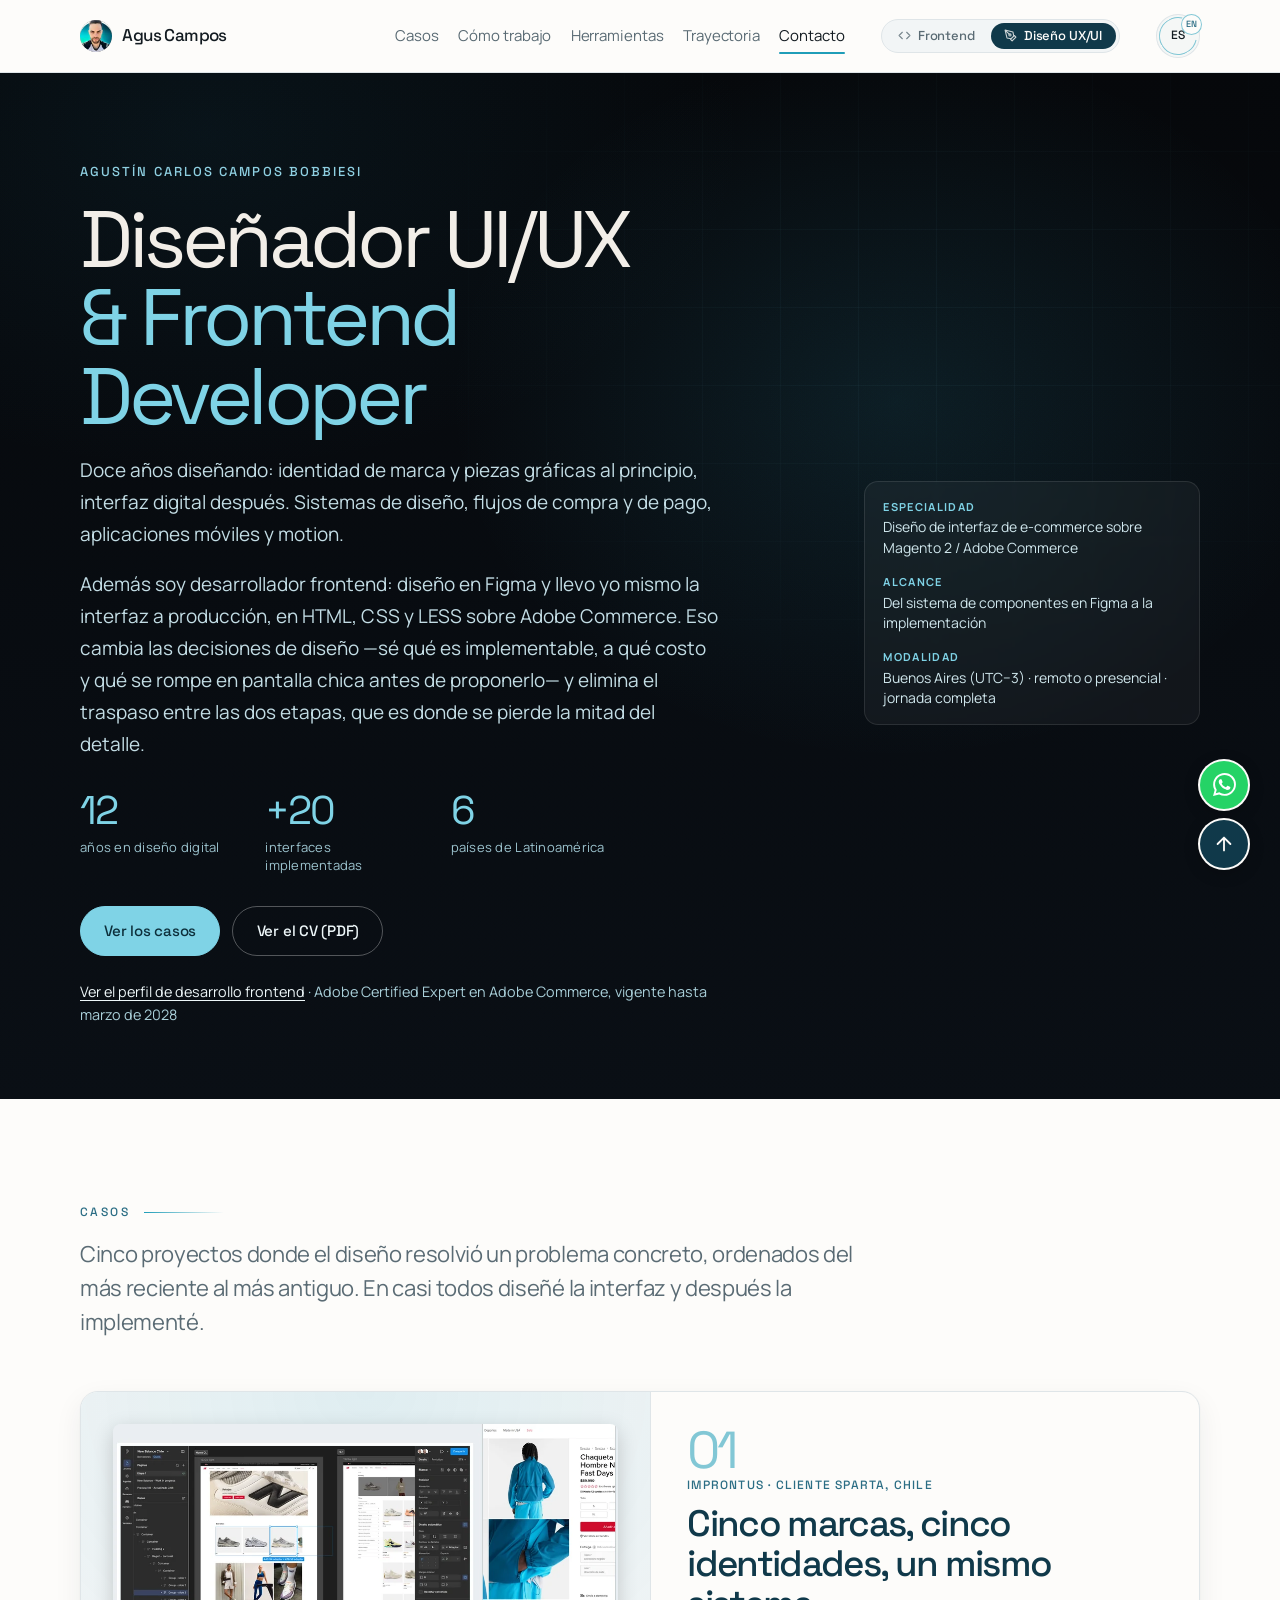
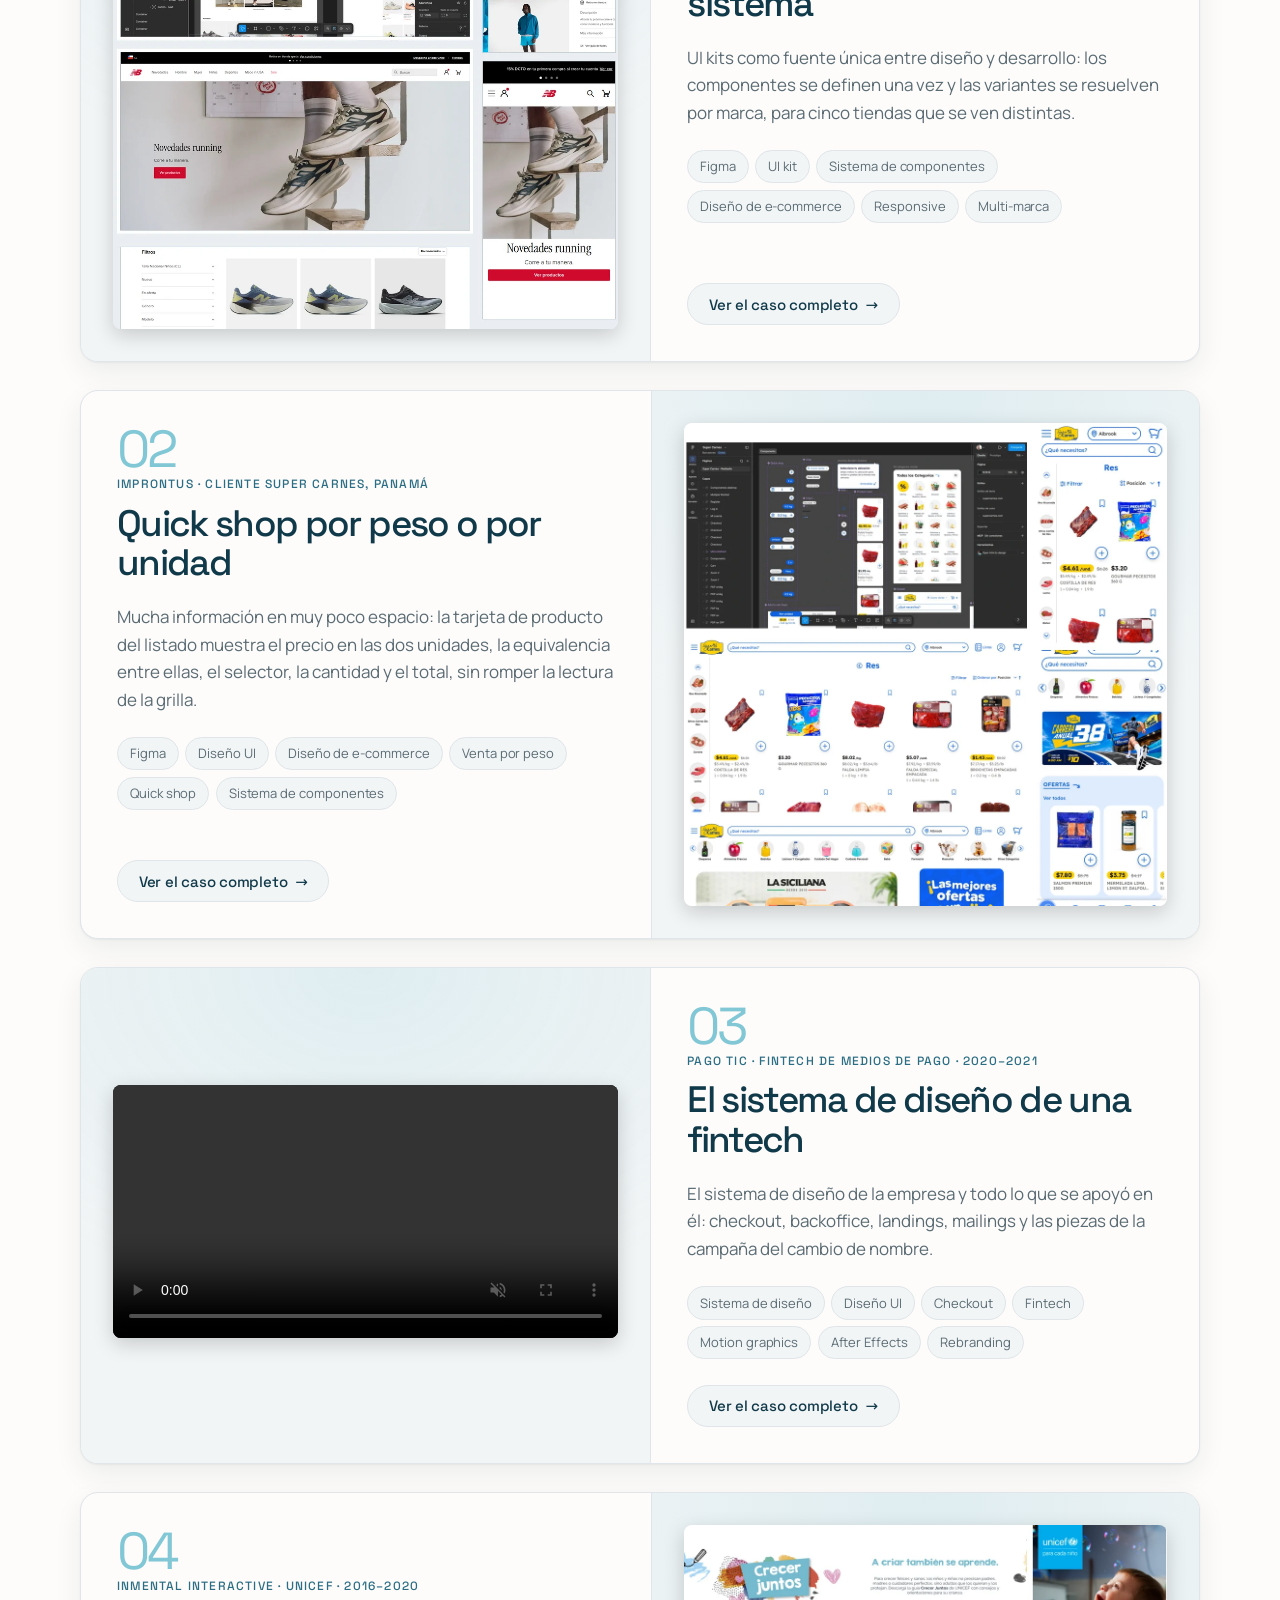
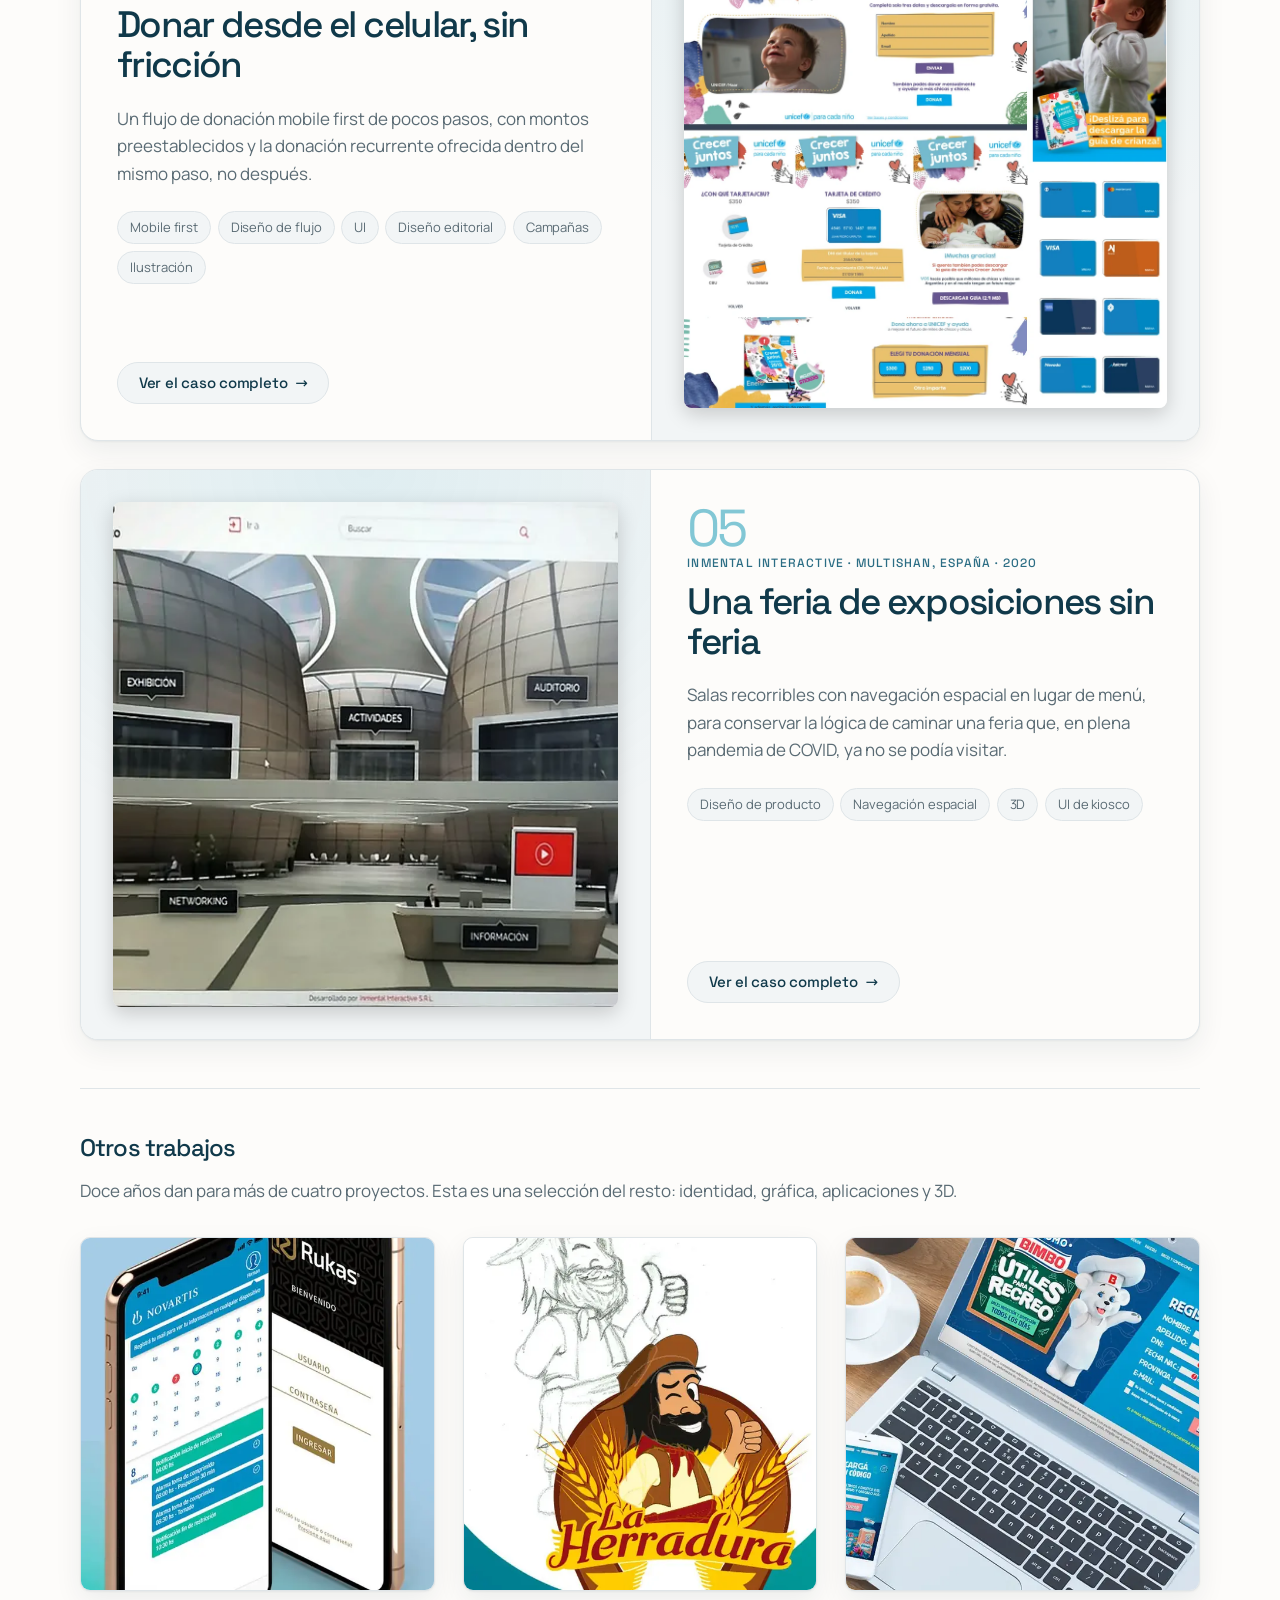
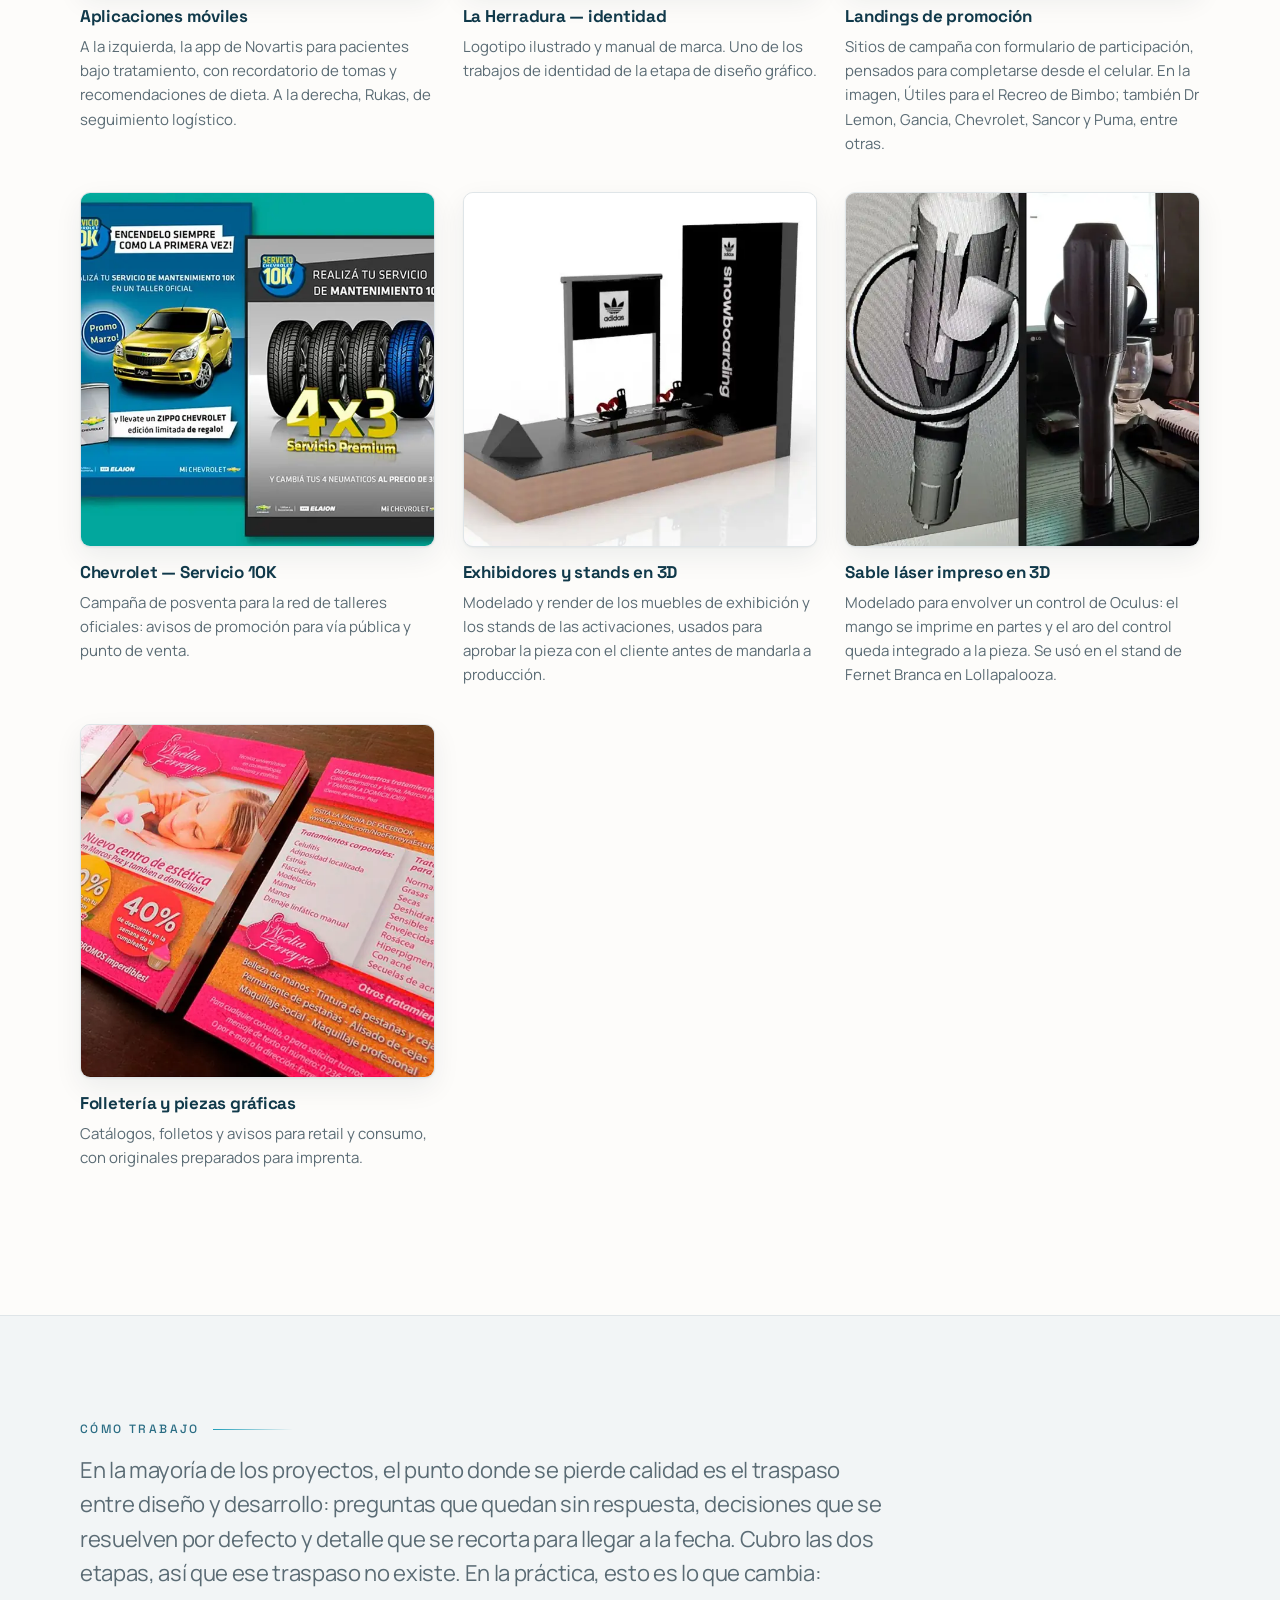
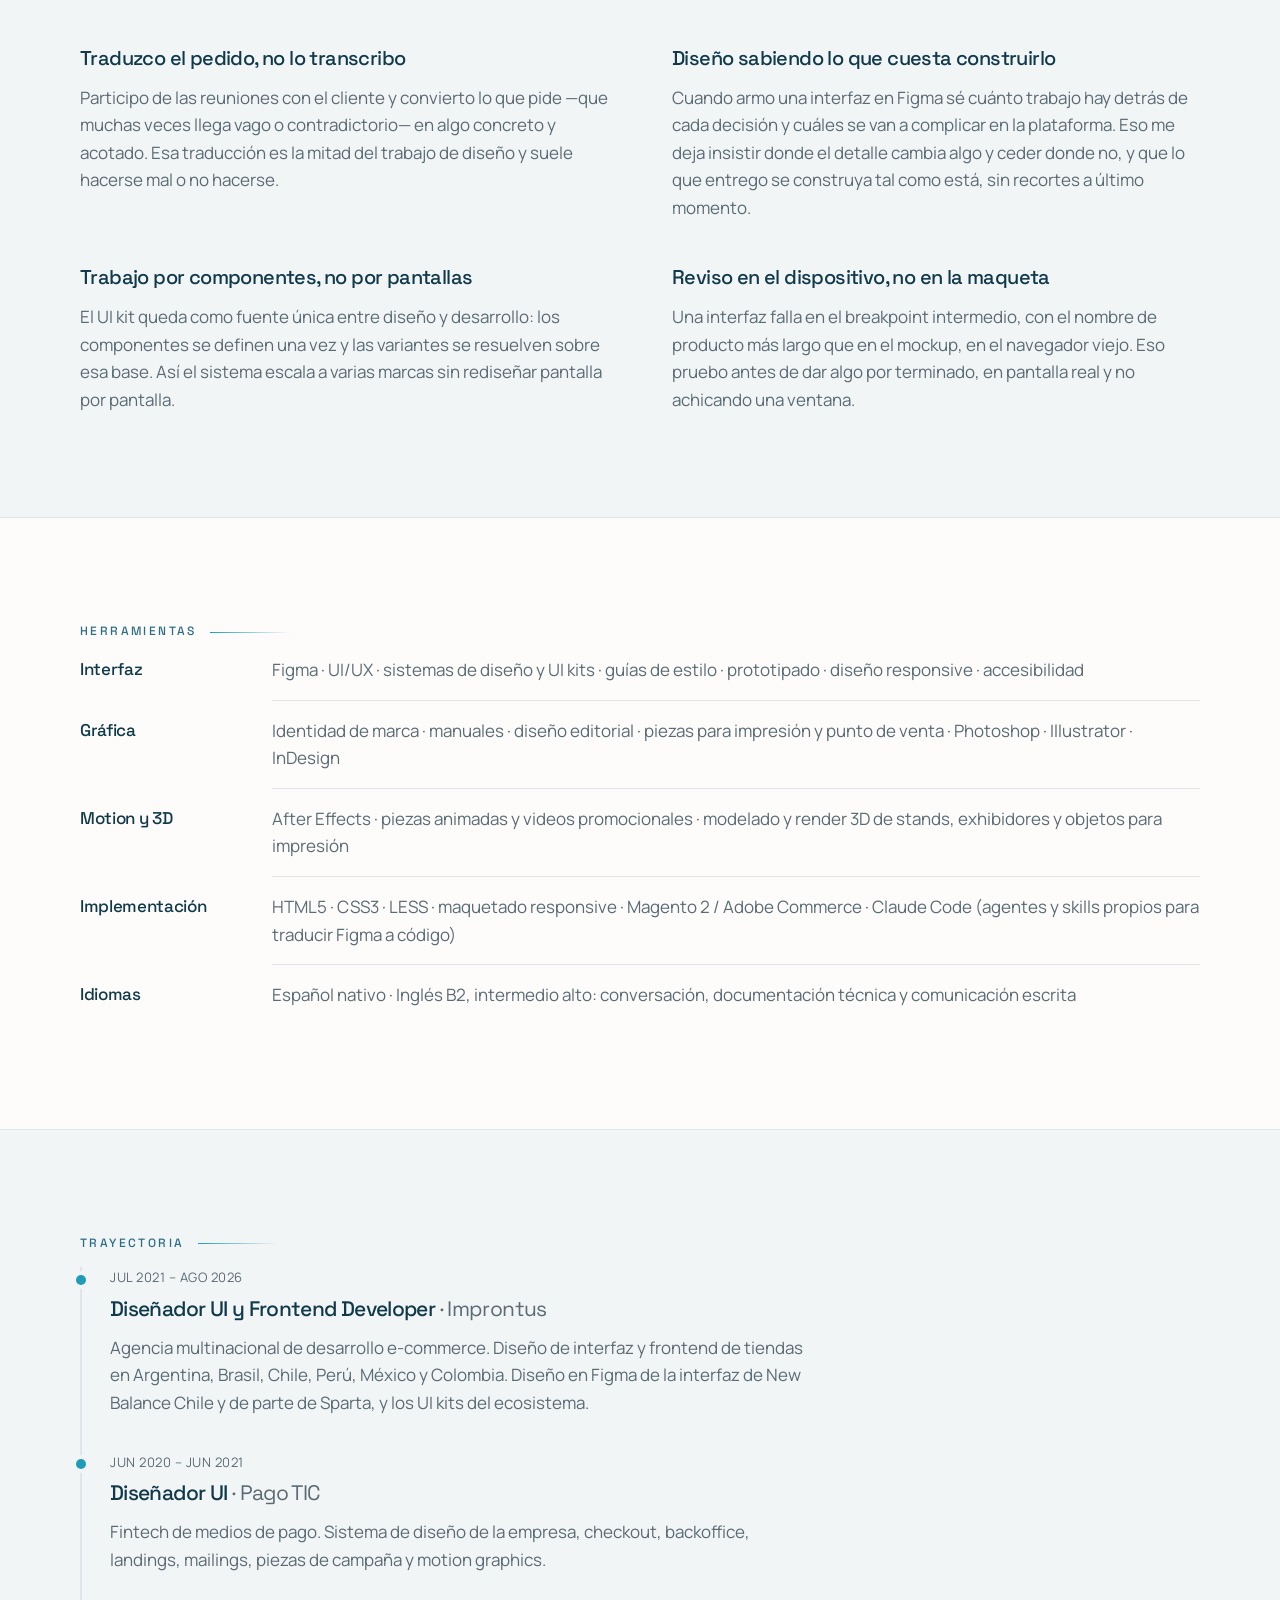
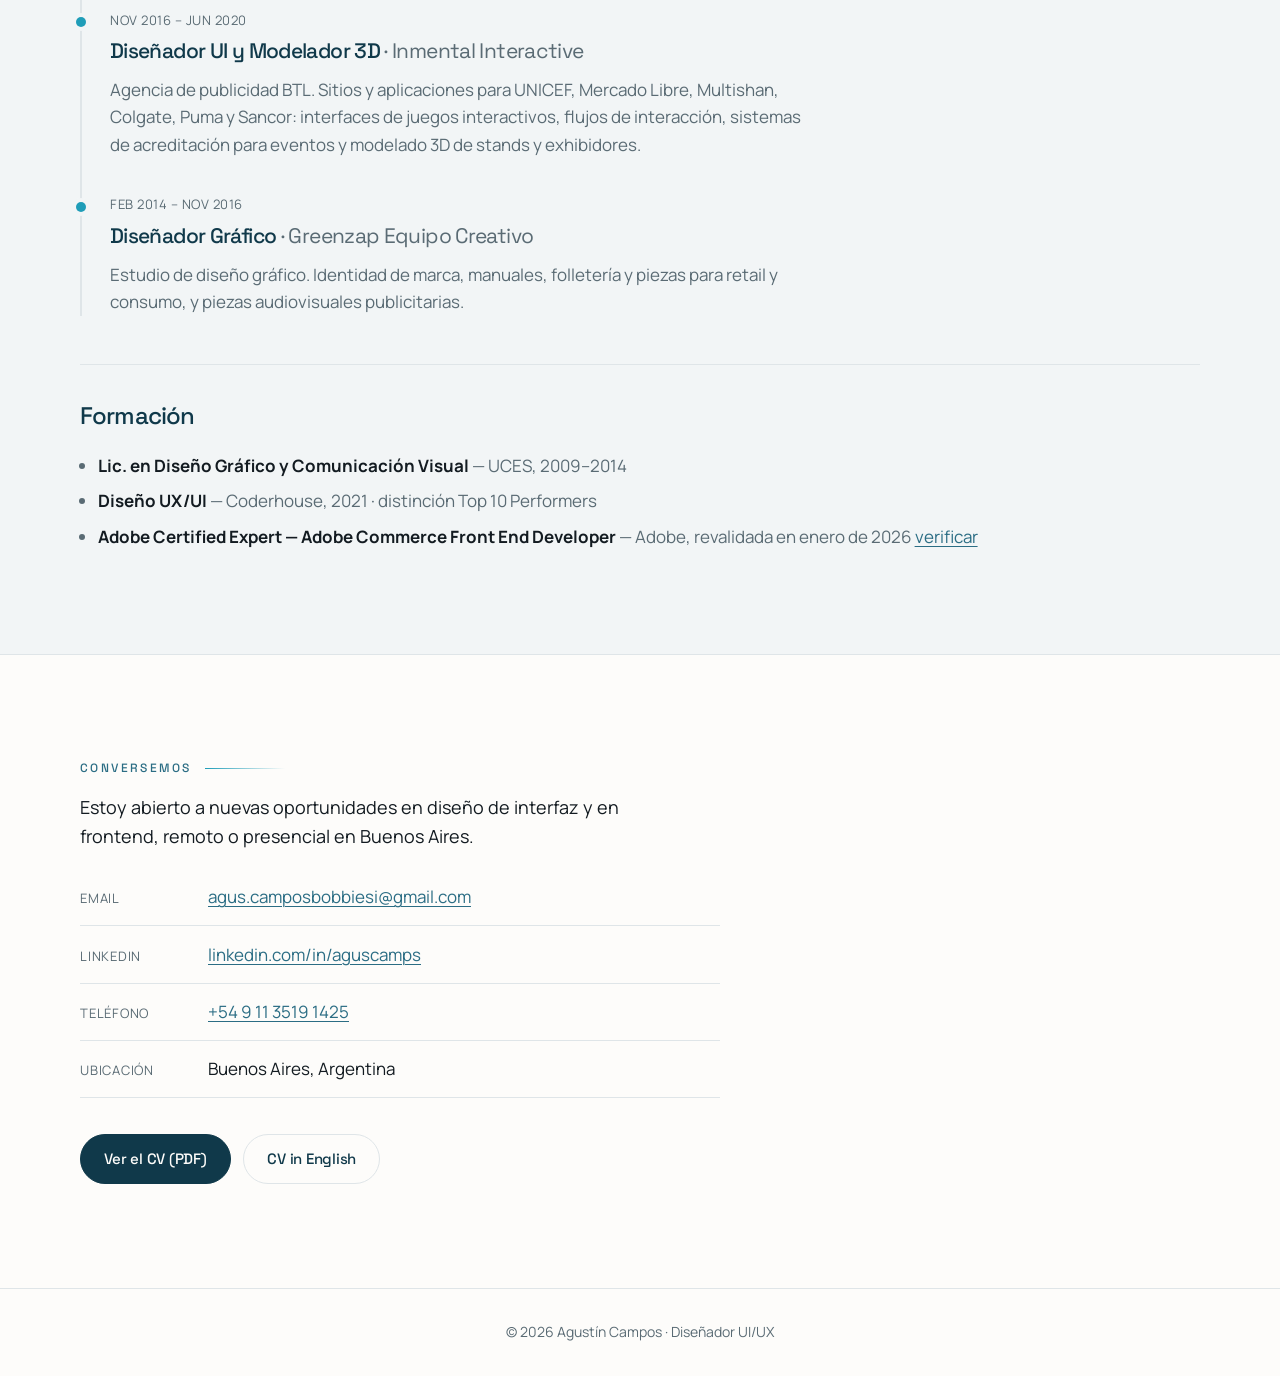
==== commit d971060c: "Super Carnes: mosaico en blanco y cada recorte con un motivo El fondo azul se va: queda blanco como " ====
--- a/diseno/index.html
+++ b/diseno/index.html
@@ -231,7 +231,7 @@
           <figure>
             <img src="../img/sc-mosaico.webp"
                  srcset="../img/sc-mosaico-800.webp 800w, ../img/sc-mosaico.webp 1600w" sizes="(max-width: 900px) 92vw, 1200px" width="1600" height="1000" loading="lazy"
-                 alt="Mosaico del proyecto Super Carnes. En el centro, el archivo de Figma con la librería de componentes y, debajo, el listado en producción: cada tarjeta de producto muestra el precio por unidad y por kilo, la equivalencia entre las dos y un botón para agregar. Alrededor, los listados de otras categorías, el home, la ficha con el selector de unidad, kilogramo y libra, y el sitio en el celular.">
+                 alt="Mosaico del proyecto Super Carnes. En el centro, el archivo de Figma con la librería de componentes y, debajo, el listado en producción: cada tarjeta de producto muestra el precio por unidad y por kilo, la equivalencia entre las dos y un botón para agregar. A la izquierda, las mismas tarjetas en aceites, cerdo y res, y el carrusel de ofertas. A la derecha, el listado y el home en el celular, y el panel de compra de la ficha con el selector de unidad, kilogramo y libra y el total recalculado.">
             <figcaption>El archivo de Figma y el sitio en producción: la tarjeta de producto quedó con los dos precios, la equivalencia y el botón para agregar.</figcaption>
           </figure>
           <figure>
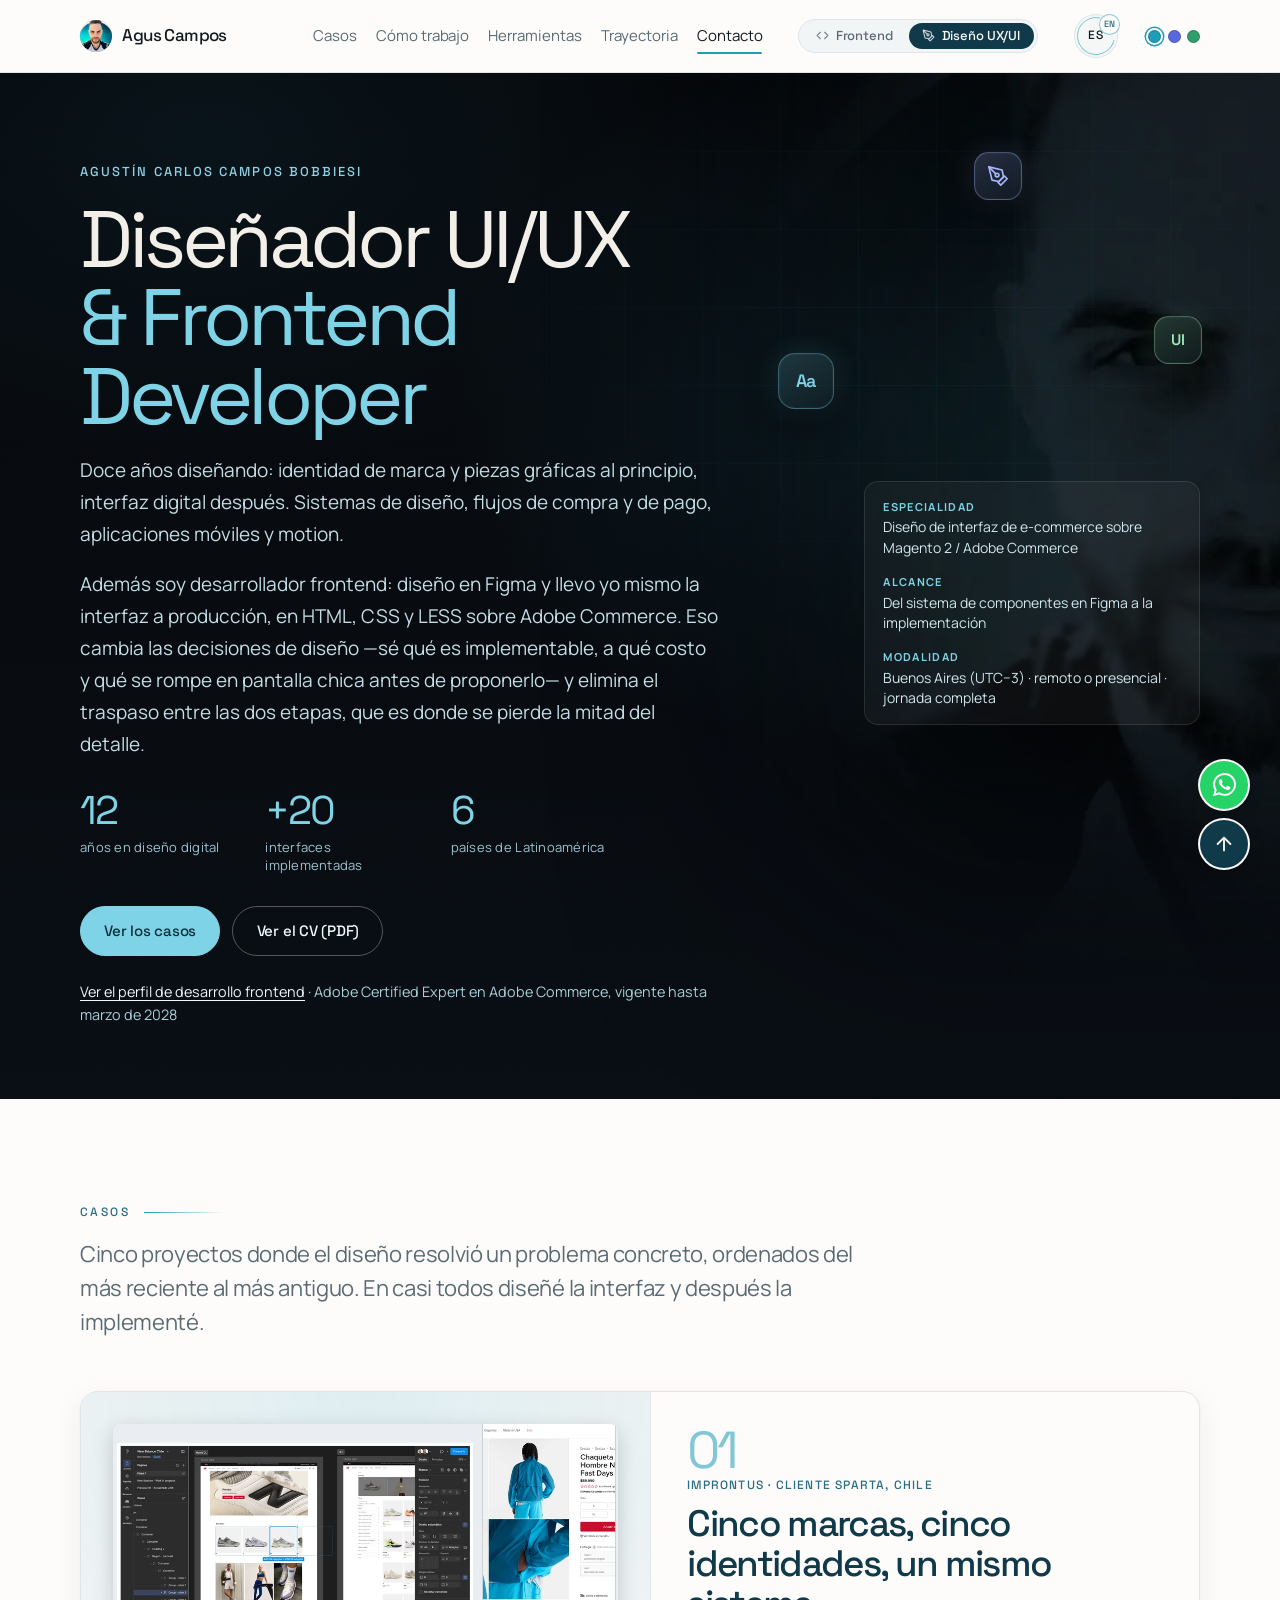
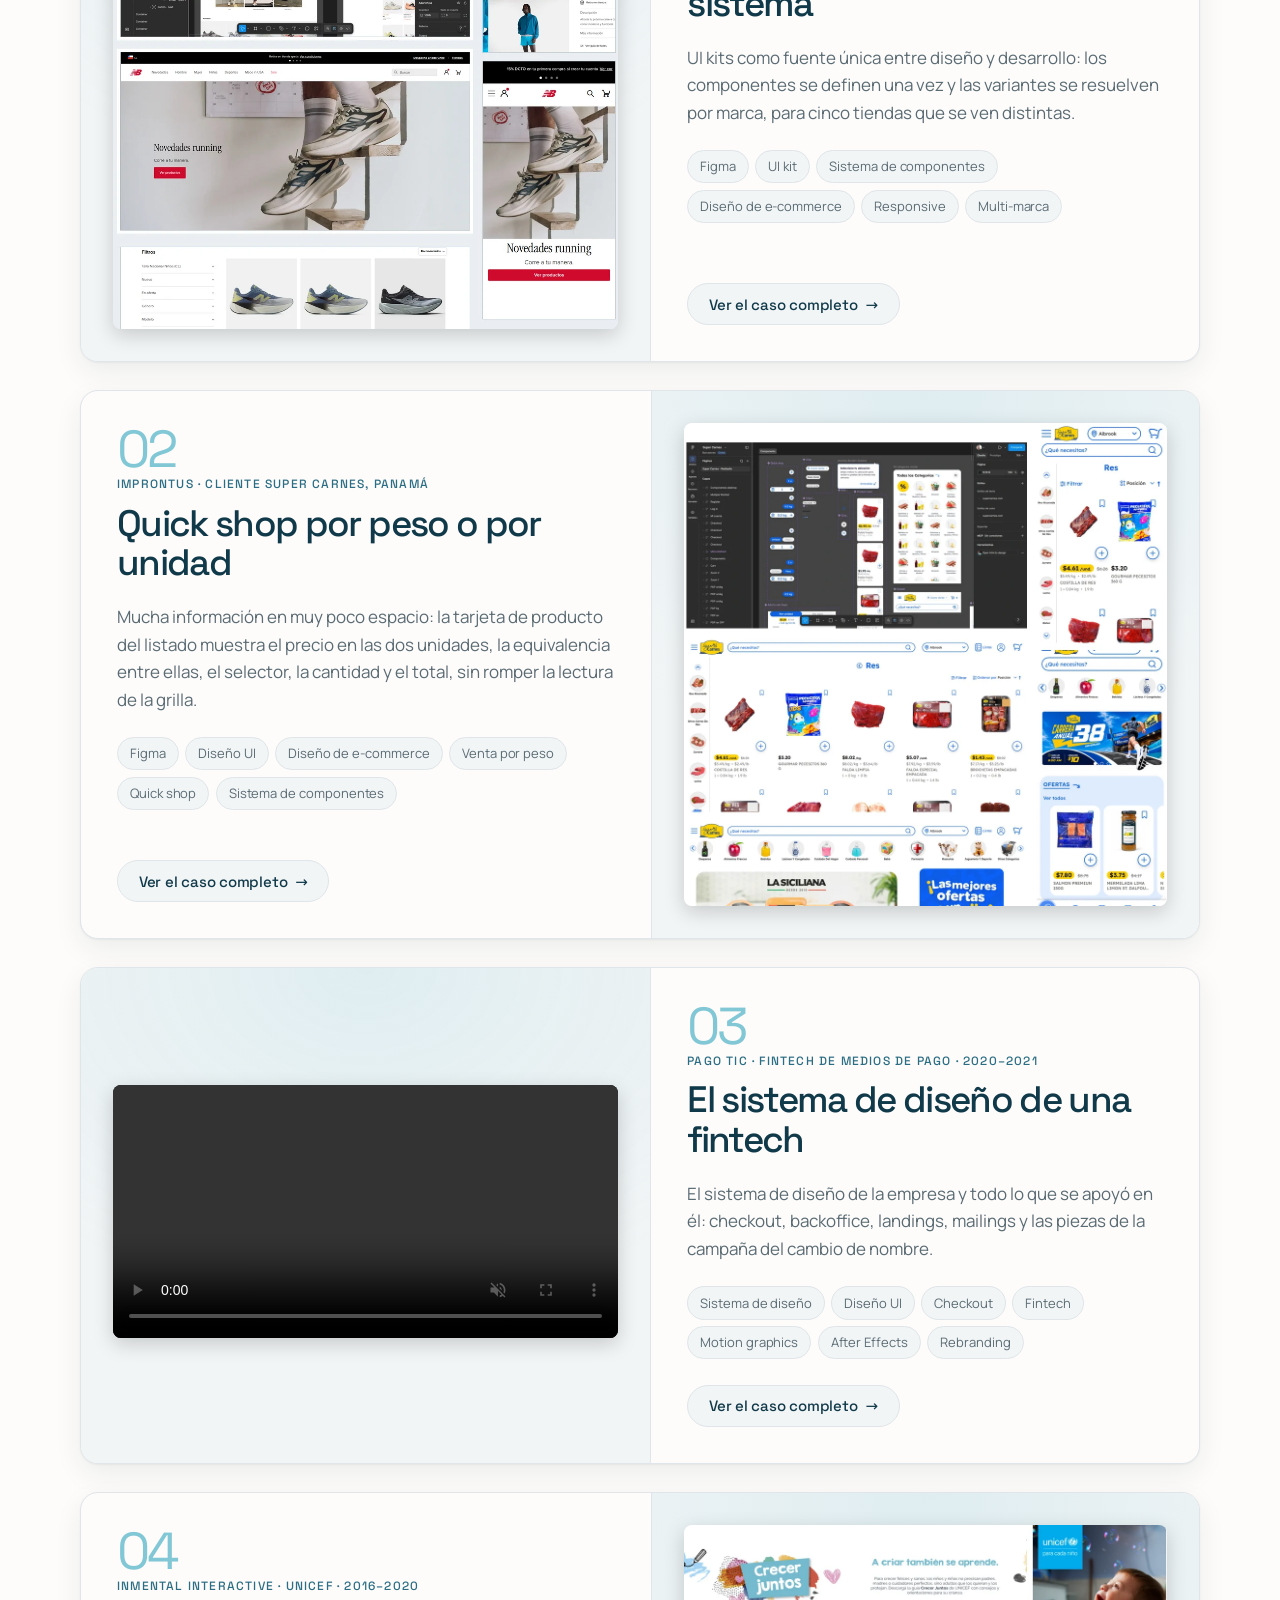
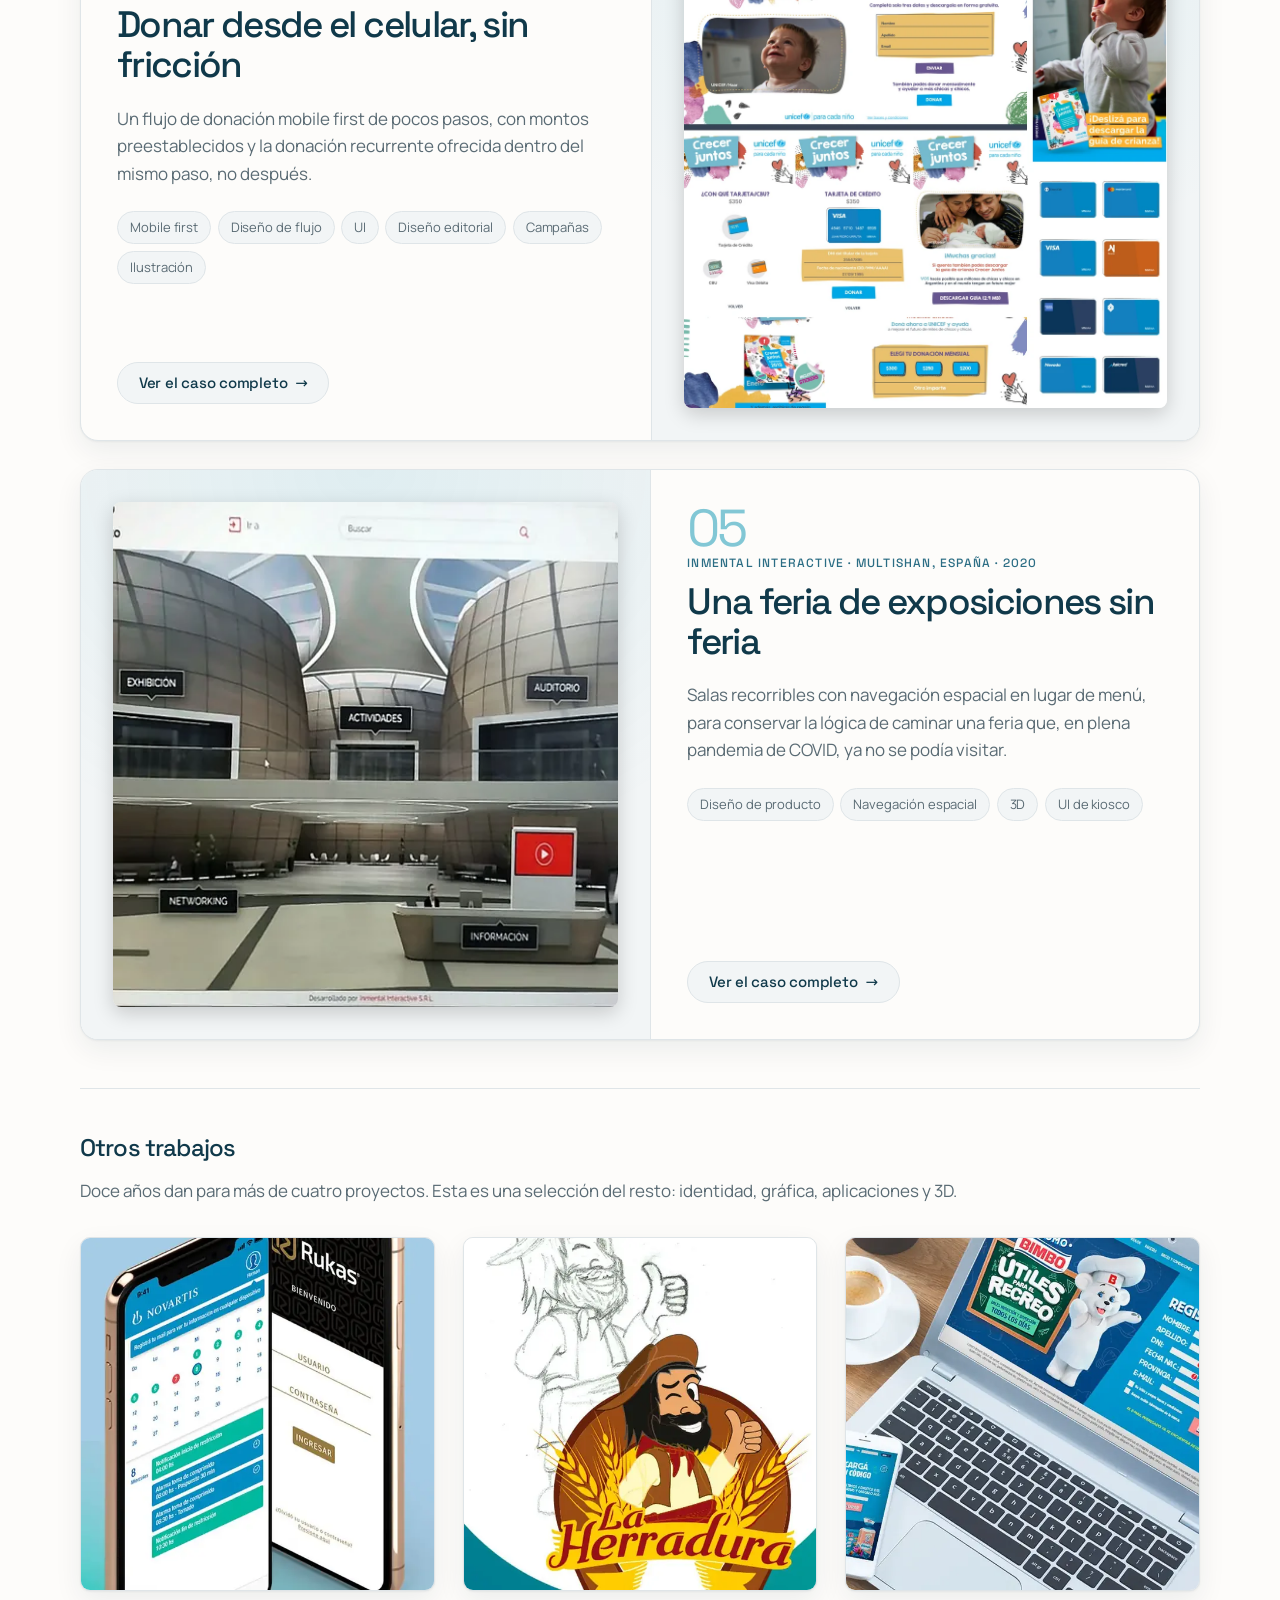
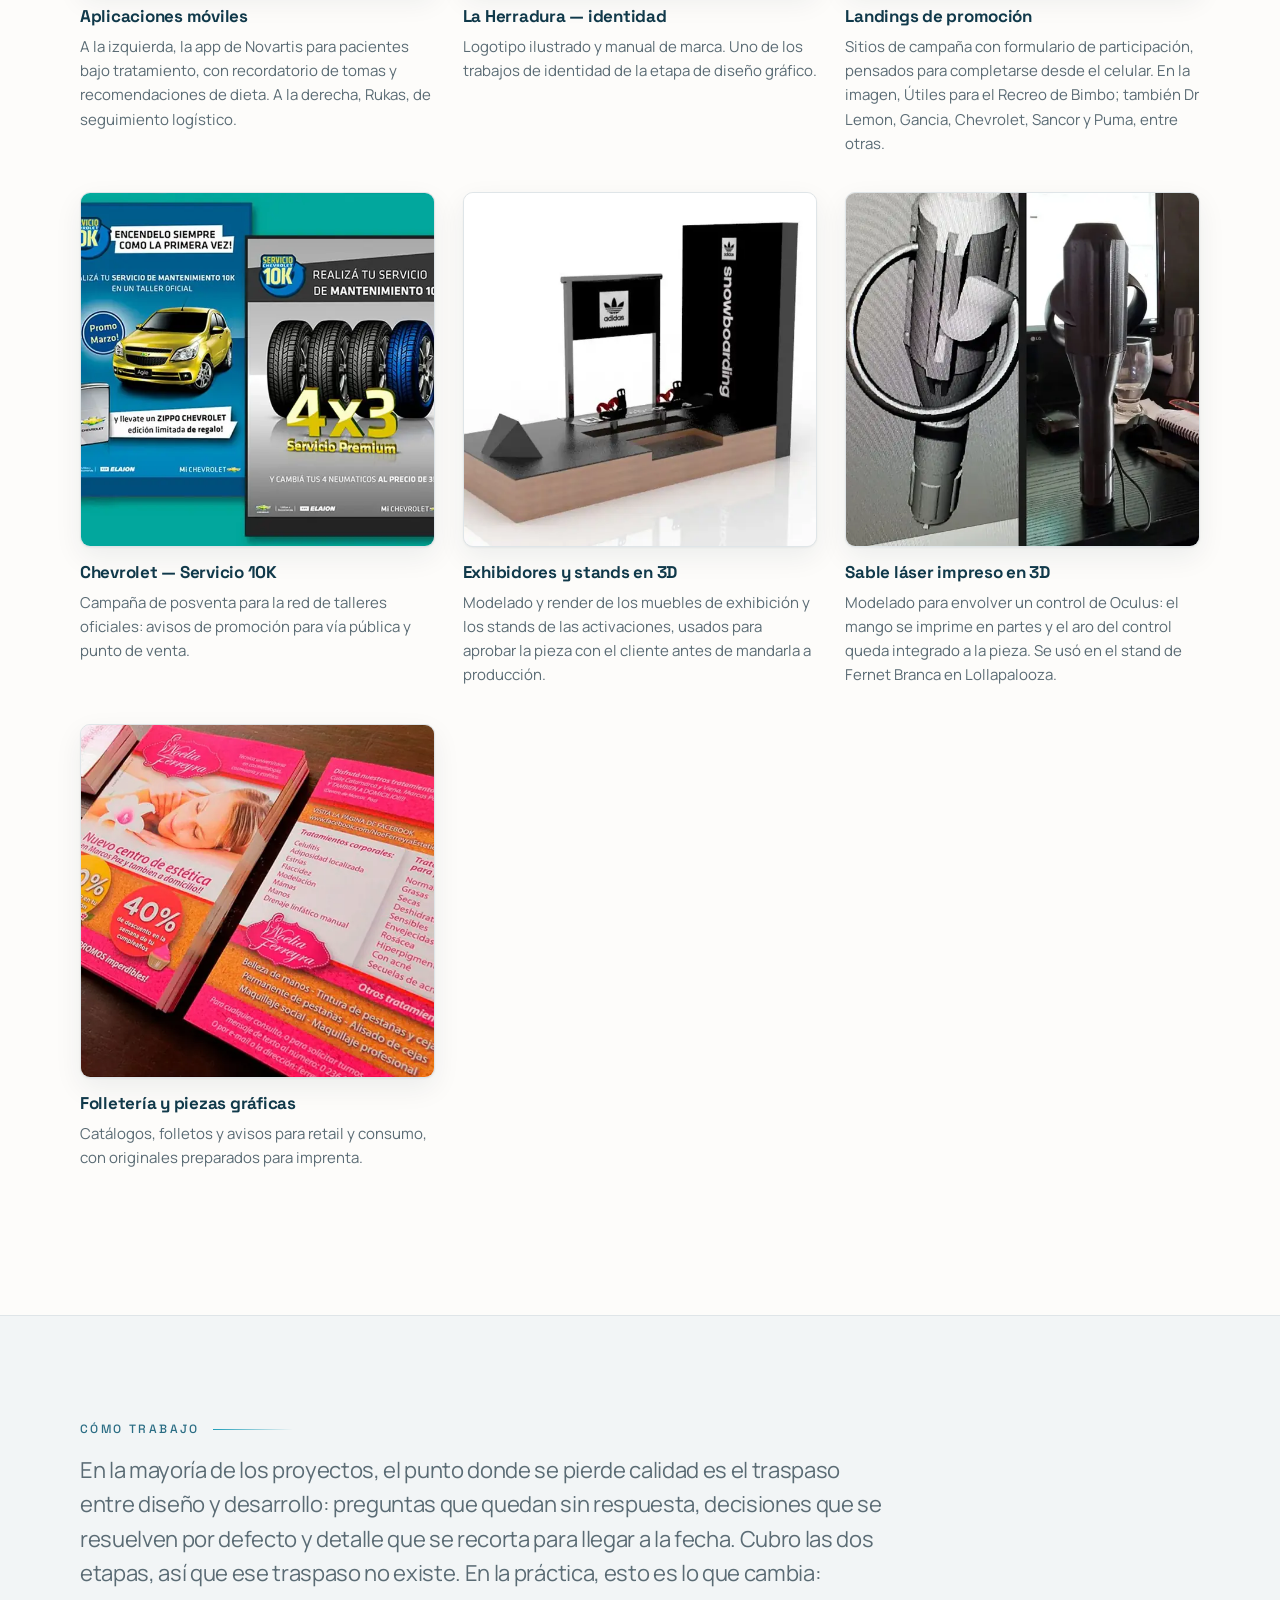
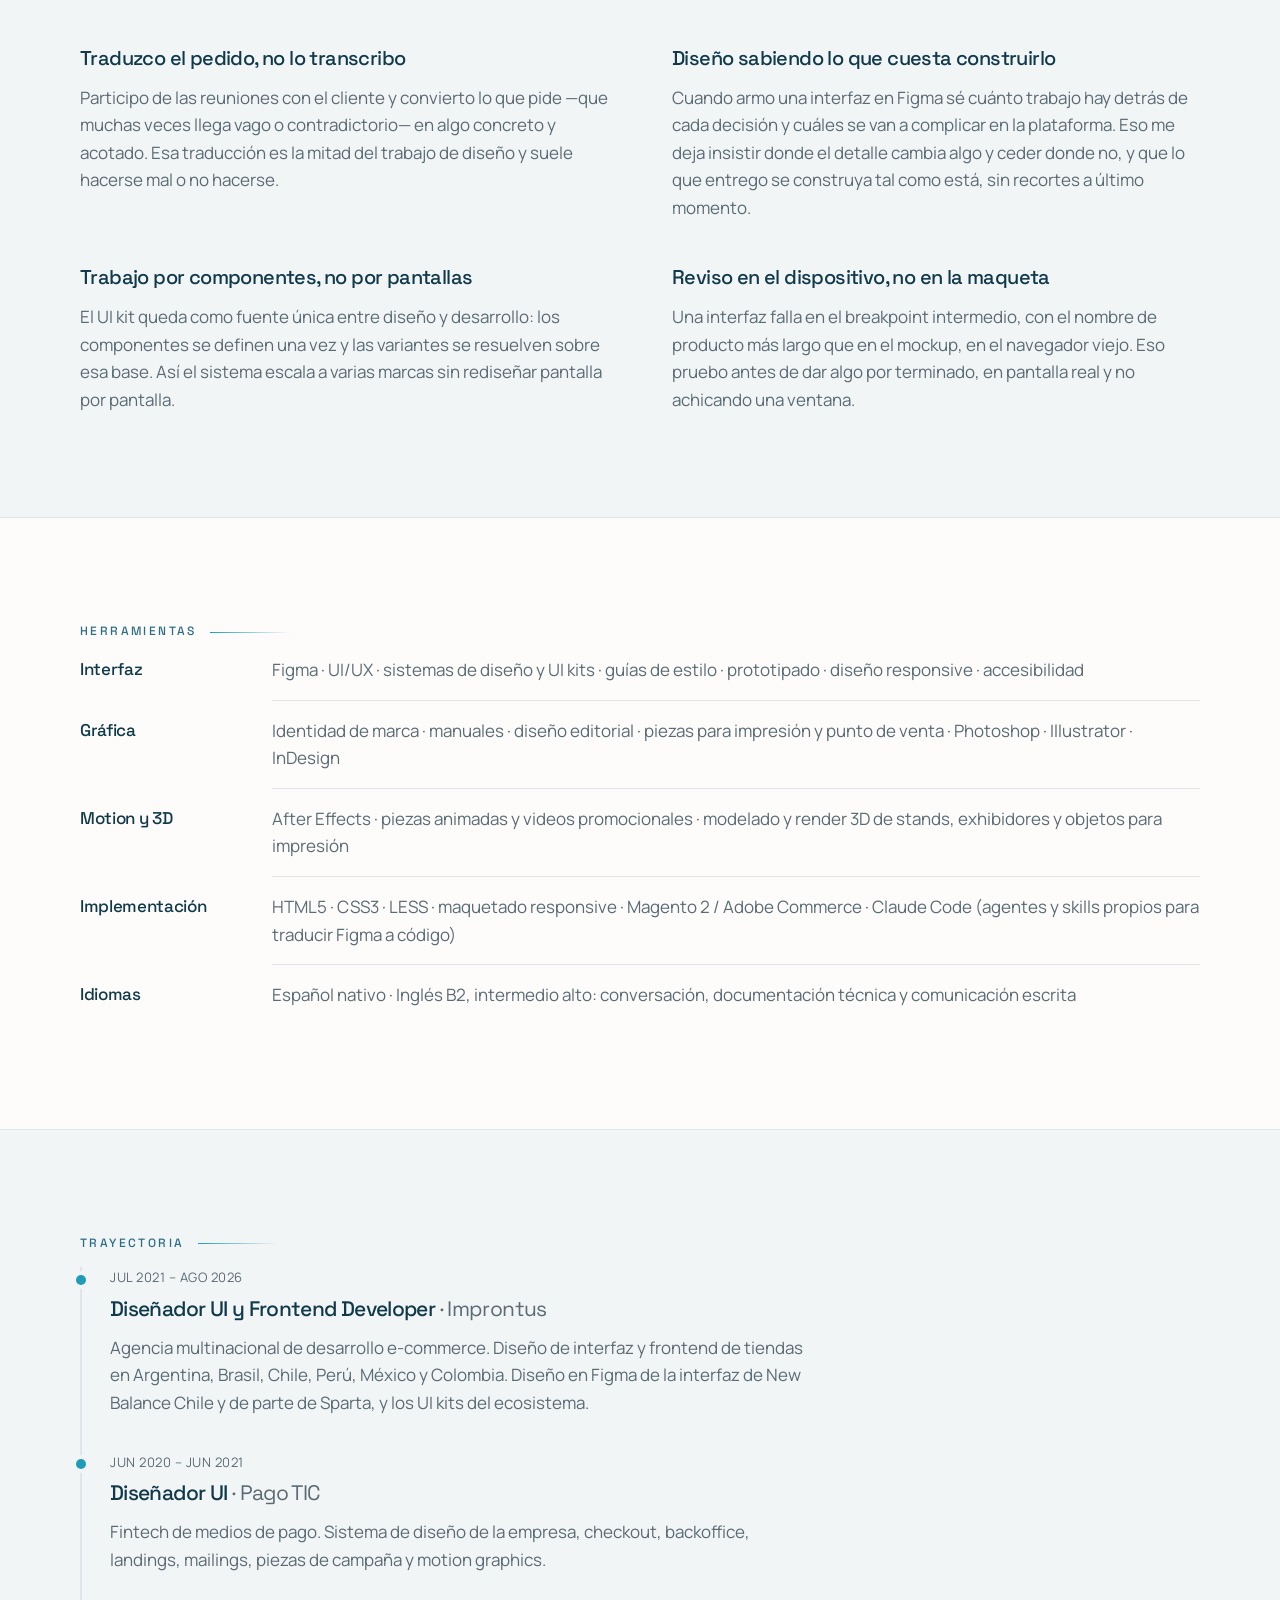
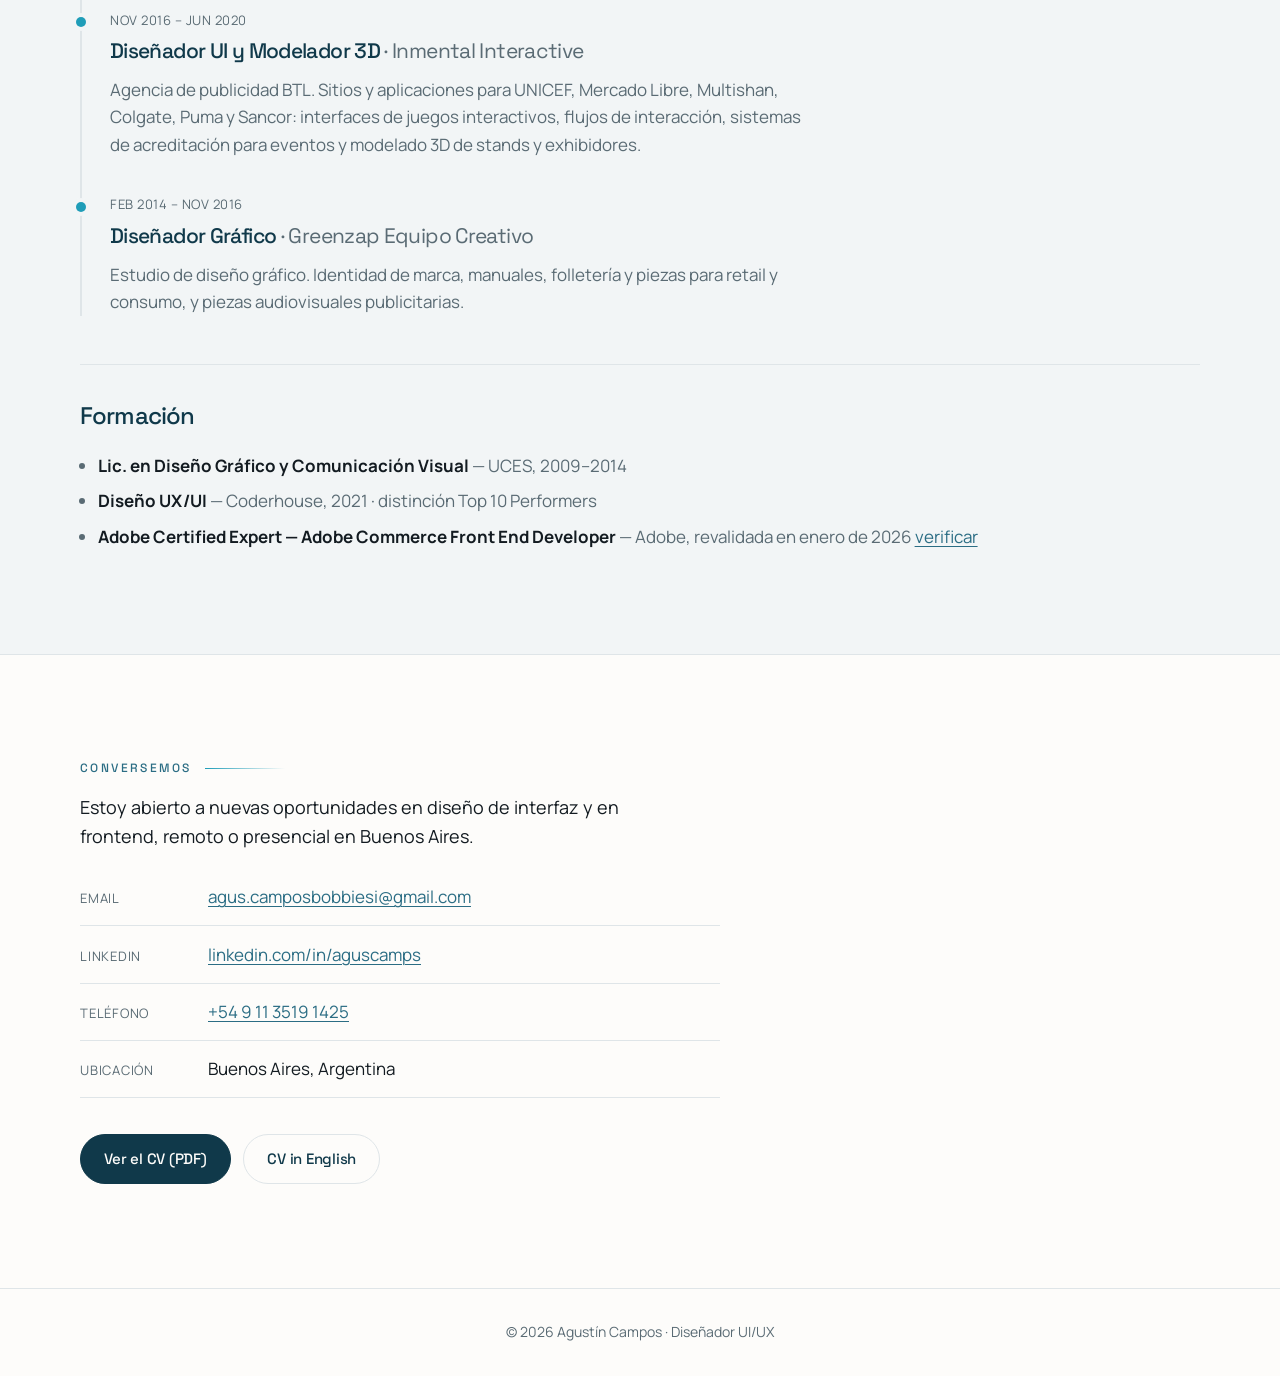
==== commit 0e808ef0: "Fichas orbitando el rostro y selector de color del sitio Tres fichas flotan alrededor de la cabeza e" ====
--- a/diseno/index.html
+++ b/diseno/index.html
@@ -10,6 +10,7 @@
 <link rel="preload" href="../fonts/spacegrotesk-latin.woff2" as="font" type="font/woff2" crossorigin>
 <link rel="preload" href="../fonts/manrope-latin.woff2" as="font" type="font/woff2" crossorigin>
 <link rel="stylesheet" href="../css/style.css">
+<script>try{var t=localStorage.getItem("tema");if(t)document.documentElement.dataset.tema=t}catch(e){}</script>
 <link rel="canonical" href="https://aguscamps.github.io/portfolio/diseno/">
 <link rel="alternate" hreflang="es" href="https://aguscamps.github.io/portfolio/diseno/">
 <link rel="alternate" hreflang="en" href="https://aguscamps.github.io/portfolio/en/diseno/">
@@ -68,6 +69,11 @@
       <span class="lang__actual" aria-hidden="true">ES</span>
       <span class="lang__otro" aria-hidden="true">EN</span>
     </a>
+    <div class="tema" role="group" aria-label="Color del sitio">
+      <button class="tema__op" type="button" data-tema="" style="--p:#1f9db8" aria-label="Paleta verde azulado"></button>
+      <button class="tema__op" type="button" data-tema="indigo" style="--p:#5a68dd" aria-label="Paleta índigo"></button>
+      <button class="tema__op" type="button" data-tema="bosque" style="--p:#2f9e6b" aria-label="Paleta verde"></button>
+    </div>
   </div>
 </header>
 
@@ -83,6 +89,11 @@
              sizes="72vw" alt="">
       </picture>
     </div>
+  <ul class="orbe" aria-hidden="true">
+    <li class="orbe__i" data-k=".14" style="--x:63%; --y:30%; --w:3.5rem; --c:#7fd3e6; --t:7s; --d:0s; --r:-5deg"><span>Aa</span></li>
+    <li class="orbe__i" data-k=".22" style="--x:78%; --y:10%; --w:3rem; --c:#a8b6ff; --t:8.5s; --d:.6s; --r:6deg"><span><svg viewBox="0 0 24 24" width="22" height="22" fill="none" stroke="currentColor" stroke-width="1.8" stroke-linecap="round" stroke-linejoin="round" aria-hidden="true"><path d="M12 19l7-7 3 3-7 7-3-3z"/><path d="M18 13l-1.5-7.5L2 2l3.5 14.5L13 18z"/><path d="M2 2l7.6 7.6"/><circle cx="11" cy="11" r="2"/></svg></span></li>
+    <li class="orbe__i" data-k=".26" style="--x:92%; --y:26%; --w:3rem; --c:#9fe8b8; --t:8s; --d:.9s; --r:5deg"><span>UI</span></li>
+  </ul>
     <div class="wrap hero__in">
       <div class="hero__txt">
       <p class="hero__kicker">Agustín Carlos Campos Bobbiesi</p>
--- a/css/style.css
+++ b/css/style.css
@@ -17,6 +17,9 @@
   --ink:     #131b21;
   --ink-2:   #5a6b74;
   --shadow:  0 1px 2px rgba(16,45,60,.05), 0 10px 28px rgba(16,45,60,.07);
+  --claro:   #7fd3e6;          /* el acento sobre fondo oscuro */
+  --halo-a:  60,190,220;       /* halos del hero, en RGB para poder darles alfa */
+  --halo-b:  32,120,150;
   --wrap:    1120px;
   --r:       10px;
   --sans:    'Manrope', system-ui, -apple-system, 'Segoe UI', Roboto, Arial, sans-serif;
@@ -94,6 +97,32 @@
   background: var(--deep); color: #fff; padding: .75rem 1.25rem; border-radius: 0 0 var(--r) 0;
 }
 .skip:focus { left: 0; }
+
+/* ── Paletas ─────────────────────────────────────────────────
+   El visitante elige el color del sitio. Cada paleta redefine sólo los
+   tonos: el resto del CSS ya trabaja con esas variables. */
+[data-tema="indigo"] {
+  --deep: #1d2a63; --mid: #4a58a6; --accent: #5a68dd; --warm: #e8865c;
+  --claro: #9fb0ff; --halo-a: 110,125,255; --halo-b: 60,70,150;
+}
+[data-tema="bosque"] {
+  --deep: #123a2b; --mid: #2f6e52; --accent: #2f9e6b; --warm: #d9a441;
+  --claro: #7fe3ae; --halo-a: 70,210,150; --halo-b: 30,110,80;
+}
+
+/* El selector: tres puntos al lado del idioma, nada más */
+.tema { display: flex; align-items: center; gap: .4rem; flex: none; margin-left: .9rem; }
+.tema__op {
+  width: 13px; height: 13px; padding: 0; border-radius: 50%; cursor: pointer;
+  background: var(--p);
+  border: 1px solid color-mix(in srgb, var(--ink) 22%, transparent);
+  transition: transform .18s ease, box-shadow .18s ease;
+}
+.tema__op:hover, .tema__op:focus-visible { transform: scale(1.2); }
+.tema__op[aria-pressed="true"] {
+  box-shadow: 0 0 0 2px var(--bg), 0 0 0 3.5px var(--p);
+}
+@media (max-width: 430px) { .tema { display: none; } }
 
 /* ── Topbar ─────────────────────────────────────────────── */
 .topbar {
@@ -227,8 +256,8 @@
 .hero {
   position: relative; isolation: isolate; overflow: hidden;
   background:
-    radial-gradient(700px 560px at 70% 32%, rgba(60,190,220,.11), transparent 64%),
-    radial-gradient(900px 560px at 16% 6%, rgba(32,120,150,.10), transparent 60%),
+    radial-gradient(700px 560px at 70% 32%, rgba(var(--halo-a),.11), transparent 64%),
+    radial-gradient(900px 560px at 16% 6%, rgba(var(--halo-b),.10), transparent 60%),
     linear-gradient(180deg, #05070a 0%, #070b10 55%, #090e14 100%);
   color: #f2eee8;
   padding: clamp(3.5rem, 7vw, 5.5rem) 0 clamp(3rem, 6vw, 4.5rem);
@@ -251,7 +280,7 @@
   line-height: var(--h1-alto); letter-spacing: var(--h1-track); font-weight: var(--h1-peso);
   text-wrap: balance;
 }
-.hero h1 span { color: #7fd3e6; }
+.hero h1 span { color: var(--claro); }
 .hero__lead {
   margin: 0 0 1.15rem; max-width: 58ch;
   font-size: clamp(1.0625rem, 1.8vw, 1.1875rem); line-height: 1.68; color: #c3dde5;
@@ -268,7 +297,7 @@
 .hero__facts li { display: flex; flex-direction: column; }
 .hero__facts b {
   font-family: var(--display); font-size: 2.5rem; line-height: 1;
-  color: #7fd3e6; font-weight: 400; letter-spacing: -.05em;
+  color: var(--claro); font-weight: 400; letter-spacing: -.05em;
 }
 .hero__facts span {
   font-size: .8125rem; color: #9cc3ce; margin-top: .5rem;
@@ -291,7 +320,7 @@
   transition: background .2s ease, border-color .2s ease, color .2s ease, transform .2s ease;
 }
 .btn:hover { background: rgba(255,255,255,.1); border-color: rgba(255,255,255,.5); color: #fff; transform: translateY(-1px); }
-.btn--primary { background: #7fd3e6; border-color: #7fd3e6; color: #0d2f3b; }
+.btn--primary { background: var(--claro); border-color: var(--claro); color: #0d2f3b; }
 .btn--primary:hover { background: #a5e2f0; border-color: #a5e2f0; color: #0d2f3b; }
 
 /* ── Secciones ──────────────────────────────────────────── */
@@ -751,7 +780,7 @@
 }
 .hero__panel dt {
   font-size: .6875rem; font-weight: 700; letter-spacing: .12em; text-transform: uppercase;
-  color: #7fd3e6;
+  color: var(--claro);
 }
 .hero__panel dd {
   margin: 0 0 .85rem; font-size: .875rem; line-height: 1.45; color: #cfe6ec;
@@ -947,8 +976,8 @@
 /* Malla de líneas, casi imperceptible, que se desvanece hacia abajo */
 .hero::after {
   background-image:
-    linear-gradient(rgba(120,200,225,.05) 1px, transparent 1px),
-    linear-gradient(90deg, rgba(120,200,225,.05) 1px, transparent 1px);
+    linear-gradient(rgba(var(--halo-a),.05) 1px, transparent 1px),
+    linear-gradient(90deg, rgba(var(--halo-a),.05) 1px, transparent 1px);
   background-size: 78px 78px;
   mask-image: radial-gradient(820px 560px at 72% 24%, #000 12%, transparent 72%);
   opacity: .85;
@@ -959,6 +988,63 @@
   @keyframes malla { to { transform: translate3d(-18px, -12px, 0); } }
 }
 
+
+/* ── Elementos orbitando el rostro ───────────────────────────
+   Fichas con los signos del oficio: código en la página de frontend,
+   herramientas de diseño en la otra. Van detrás del texto, así que
+   nunca tapan nada, y se corren con el scroll a distinta velocidad. */
+.orbe {
+  position: absolute; inset: 0; z-index: -1;
+  margin: 0; padding: 0; list-style: none; pointer-events: none;
+}
+.orbe__i {
+  position: absolute; left: var(--x); top: var(--y);
+  transform: translate3d(-50%, calc(-50% + var(--sy, 0px)), 0);
+  will-change: transform;
+}
+.orbe__i > span {
+  display: grid; place-items: center;
+  width: var(--w); height: var(--w);
+  border-radius: 30%;
+  font-family: var(--display); font-weight: 600;
+  font-size: calc(var(--w) * .32); letter-spacing: -.02em;
+  color: var(--c);
+  background:
+    linear-gradient(150deg,
+      color-mix(in srgb, var(--c) 20%, transparent),
+      color-mix(in srgb, var(--c) 6%, transparent)),
+    rgba(8, 16, 22, .72);
+  border: 1px solid color-mix(in srgb, var(--c) 34%, transparent);
+  box-shadow:
+    0 14px 34px rgba(0, 0, 0, .45),
+    0 0 0 1px rgba(255, 255, 255, .03) inset,
+    0 0 28px color-mix(in srgb, var(--c) 16%, transparent);
+  backdrop-filter: blur(3px);
+}
+@media (prefers-reduced-motion: no-preference) {
+  .orbe__i > span {
+    animation: orbitar var(--t) ease-in-out var(--d) infinite alternate;
+  }
+  @keyframes orbitar {
+    to { transform: translate3d(0, -14px, 0) rotate(var(--r)); }
+  }
+}
+/* Adobe va siempre en rojo, sobre su cuadrado: es la regla de marca */
+.orbe__i--adobe > span {
+  color: #fff;
+  background: #e8352e;
+  border-color: #e8352e;
+  border-radius: 26%;
+  font-weight: 700;
+  font-size: calc(var(--w) * .46);
+  box-shadow:
+    0 14px 34px rgba(0, 0, 0, .45),
+    0 0 30px rgba(232, 53, 46, .28);
+  backdrop-filter: none;
+}
+
+/* Sin rostro no hay nada alrededor de qué orbitar */
+@media (max-width: 900px) { .orbe { display: none; } }
 
 /* ── El rostro, como fondo del hero ──────────────────────────
    Muy oscurecido y desaturado: es presencia, no retrato. Se apaga
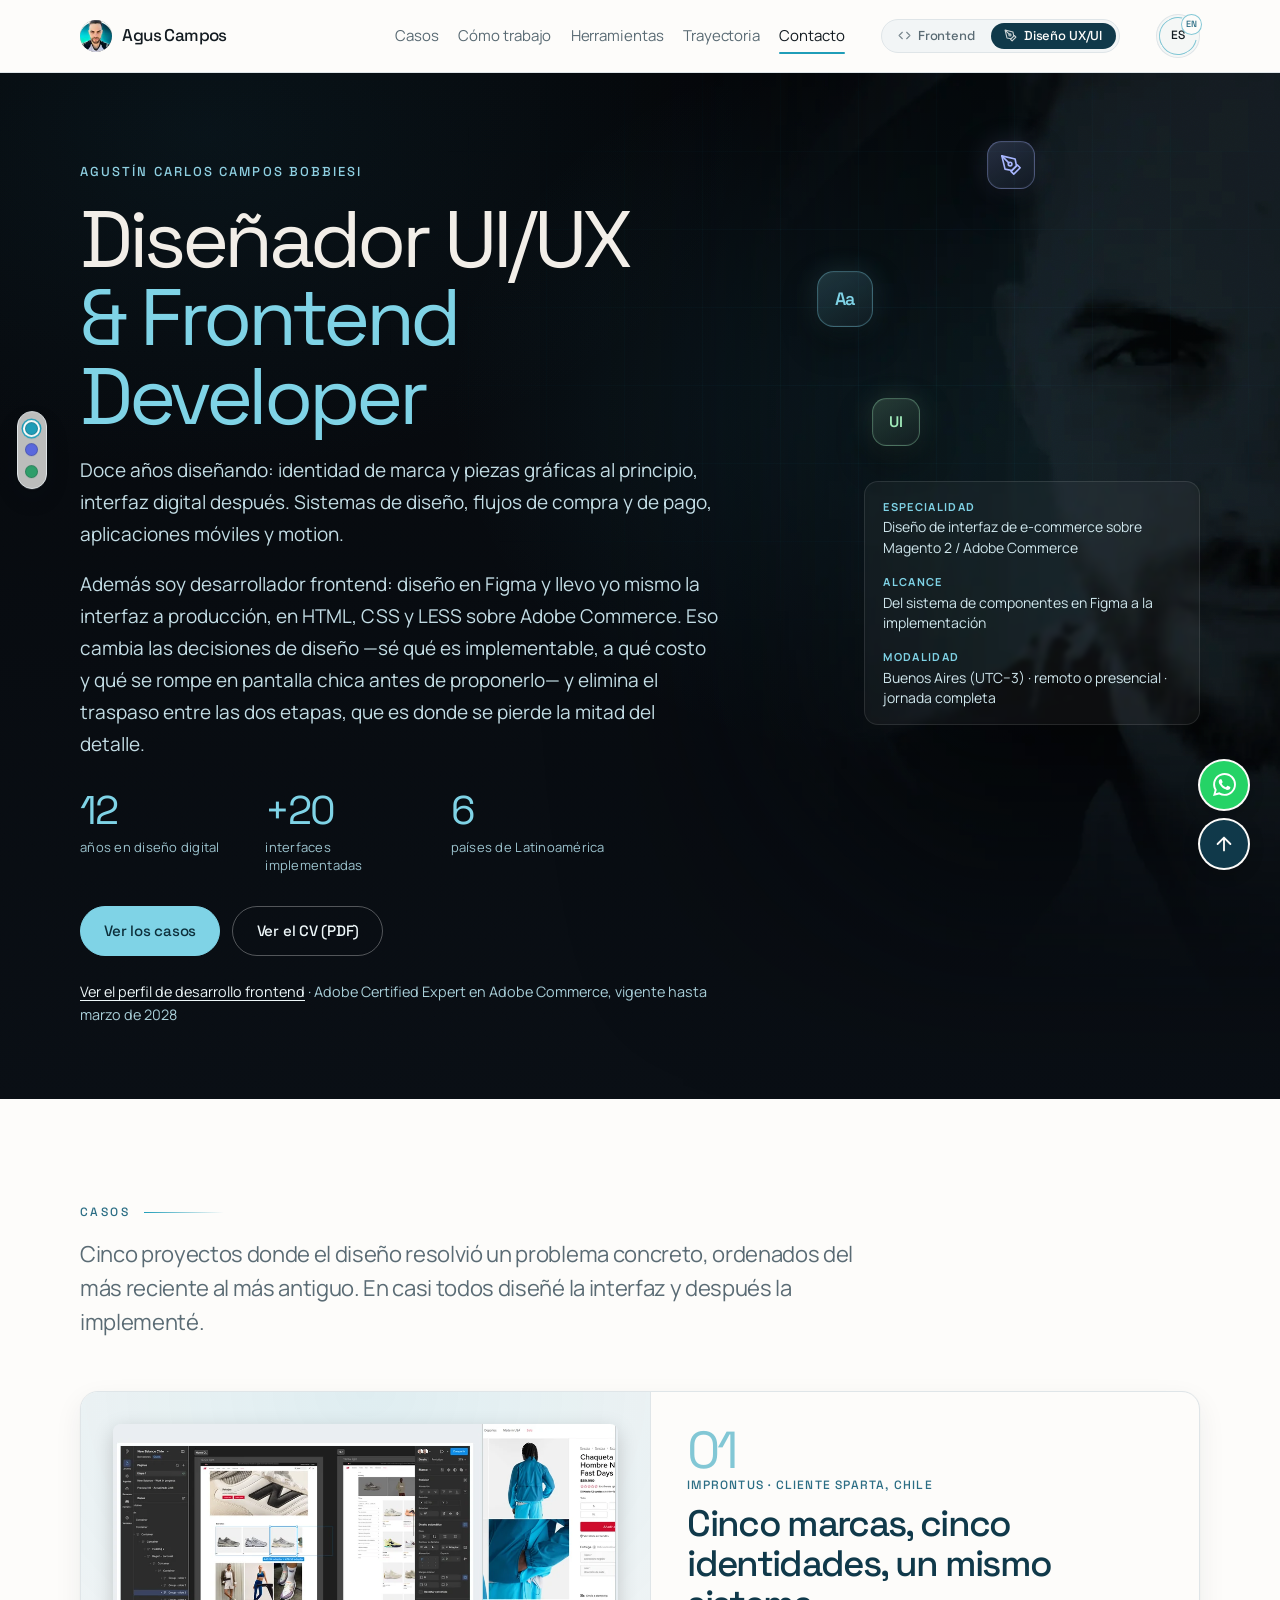
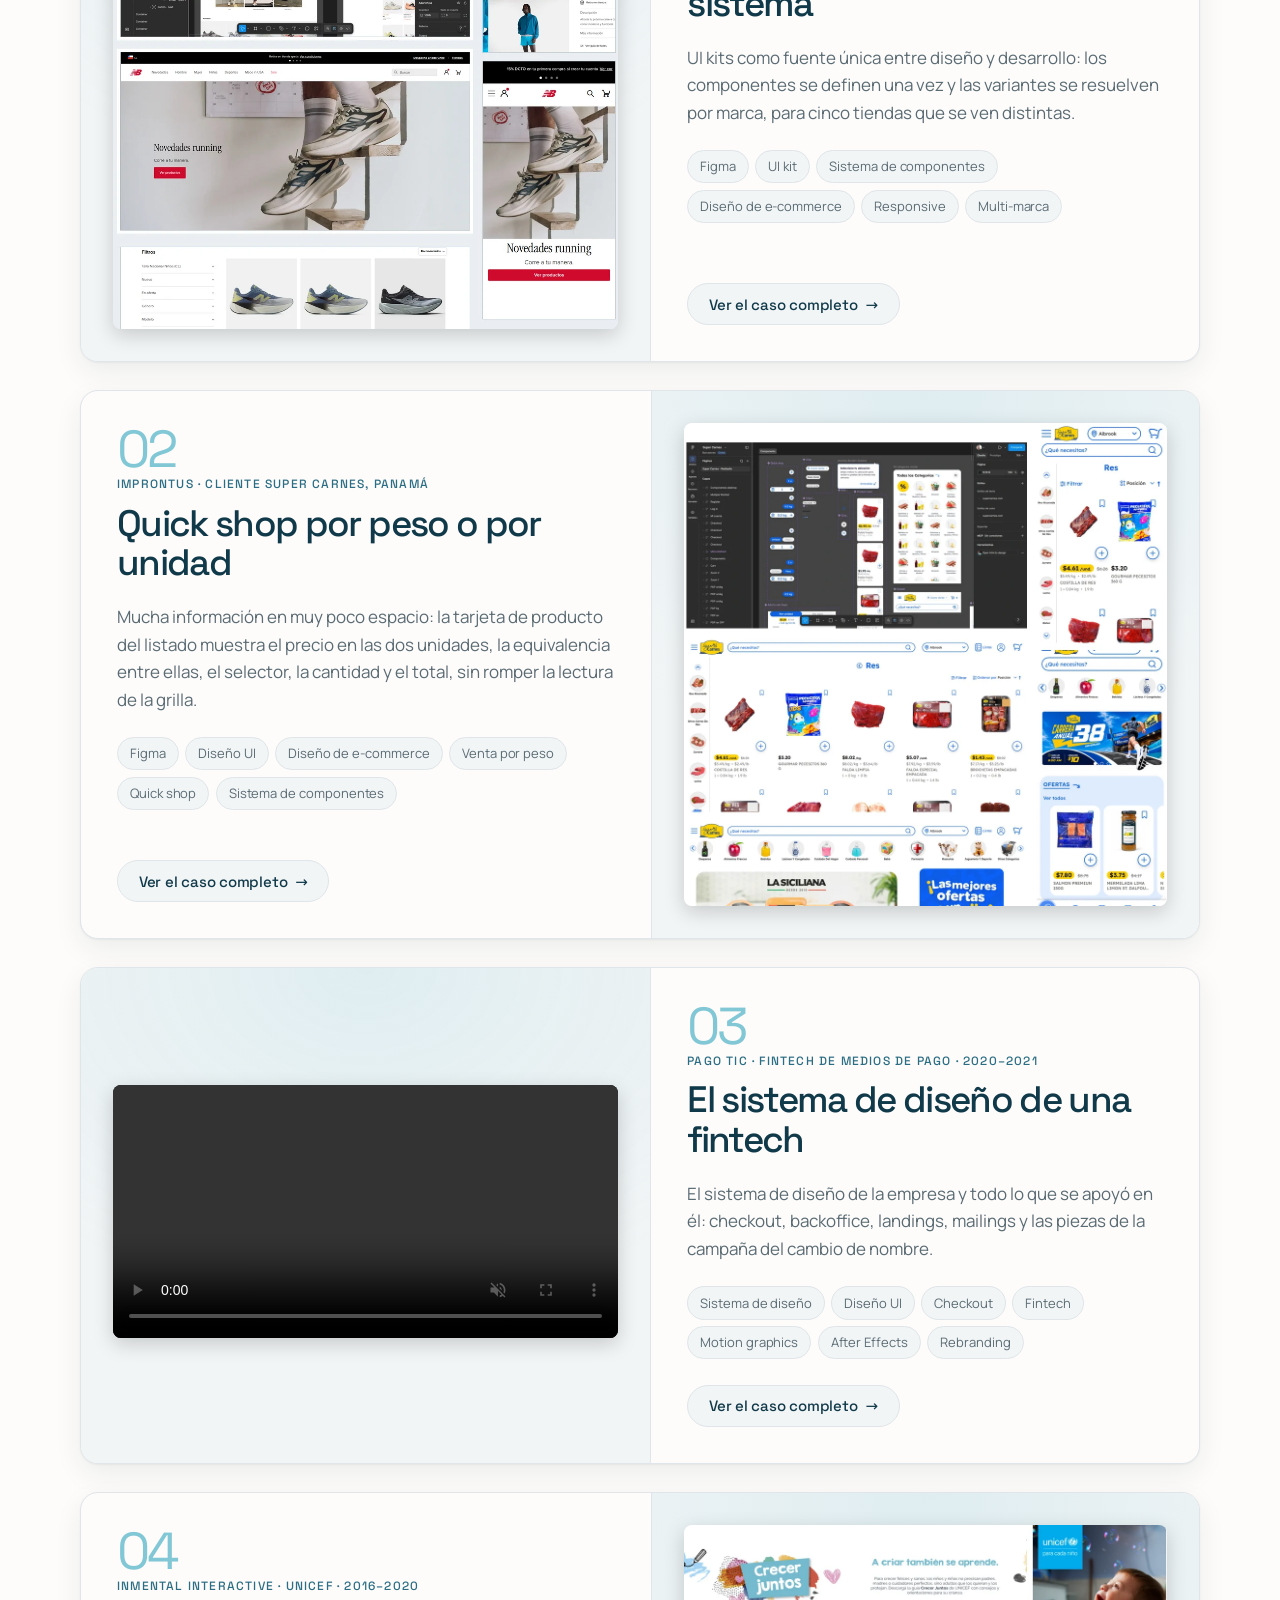
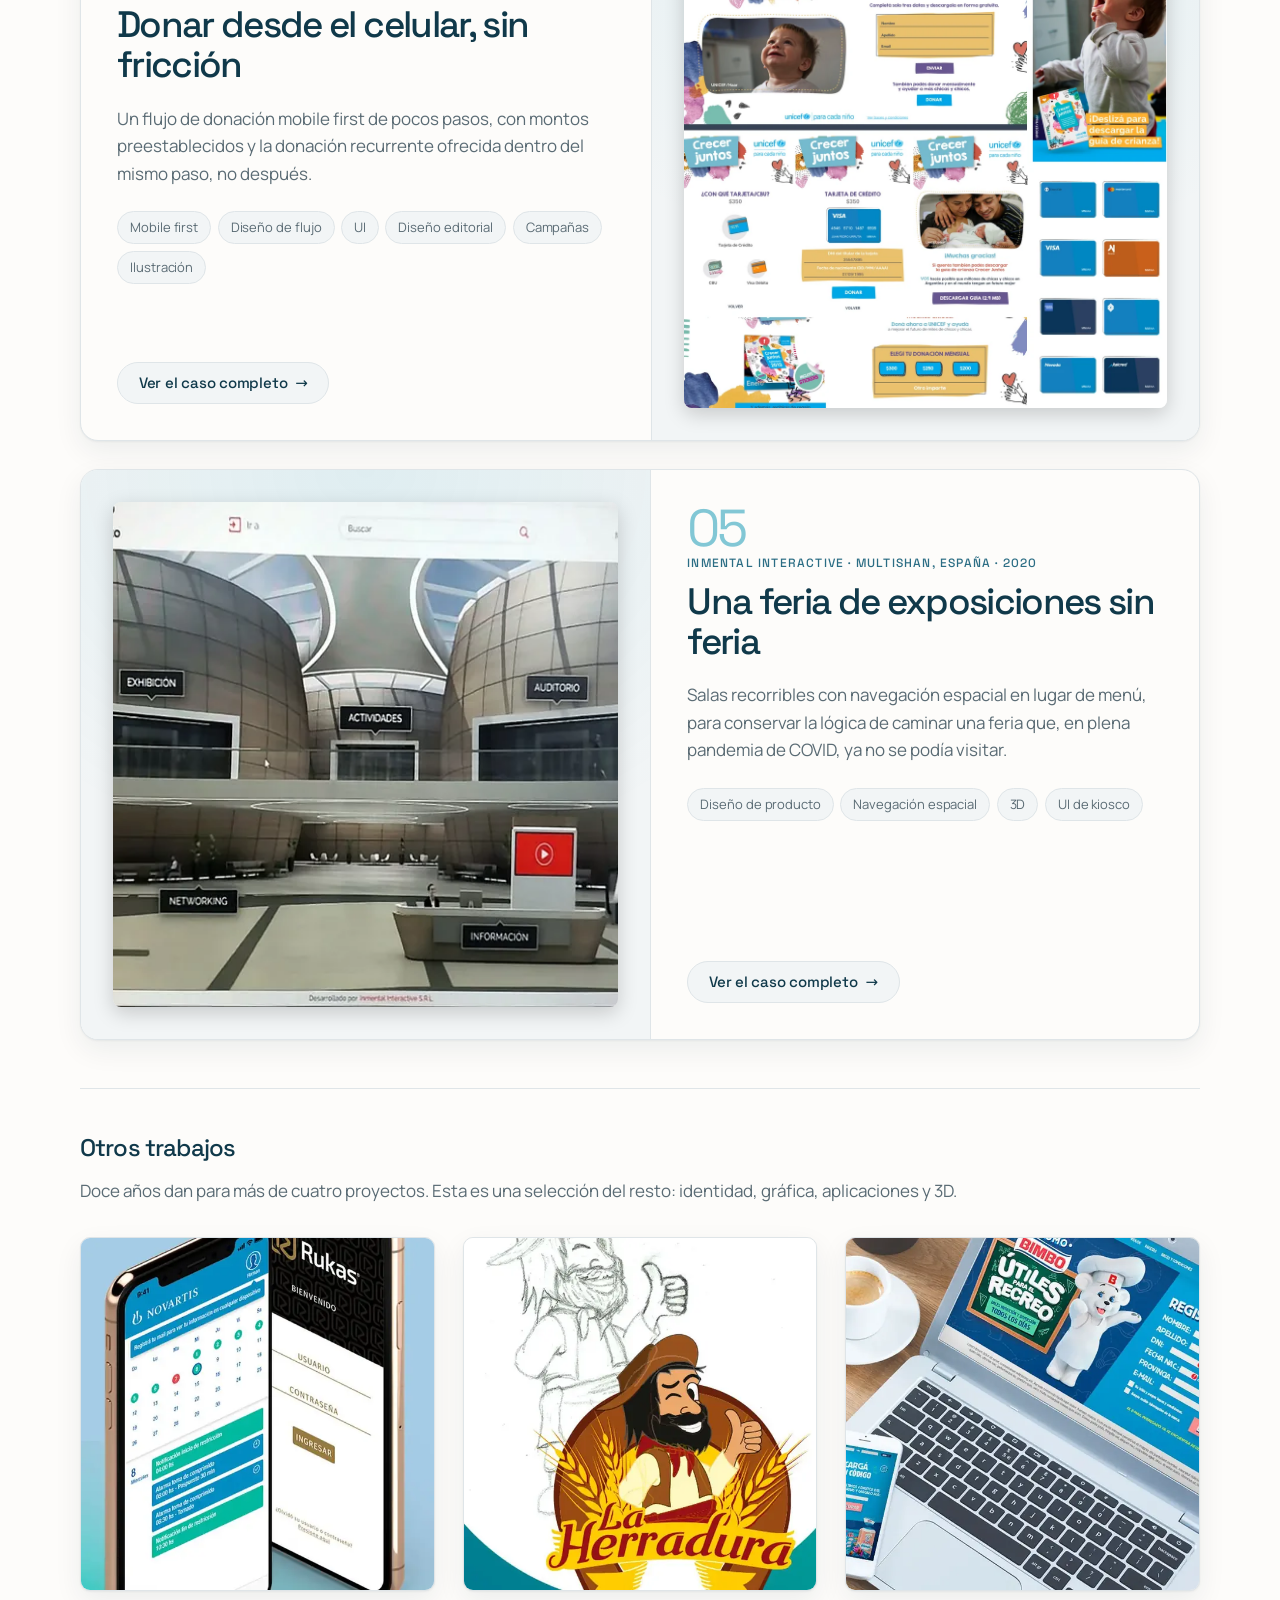
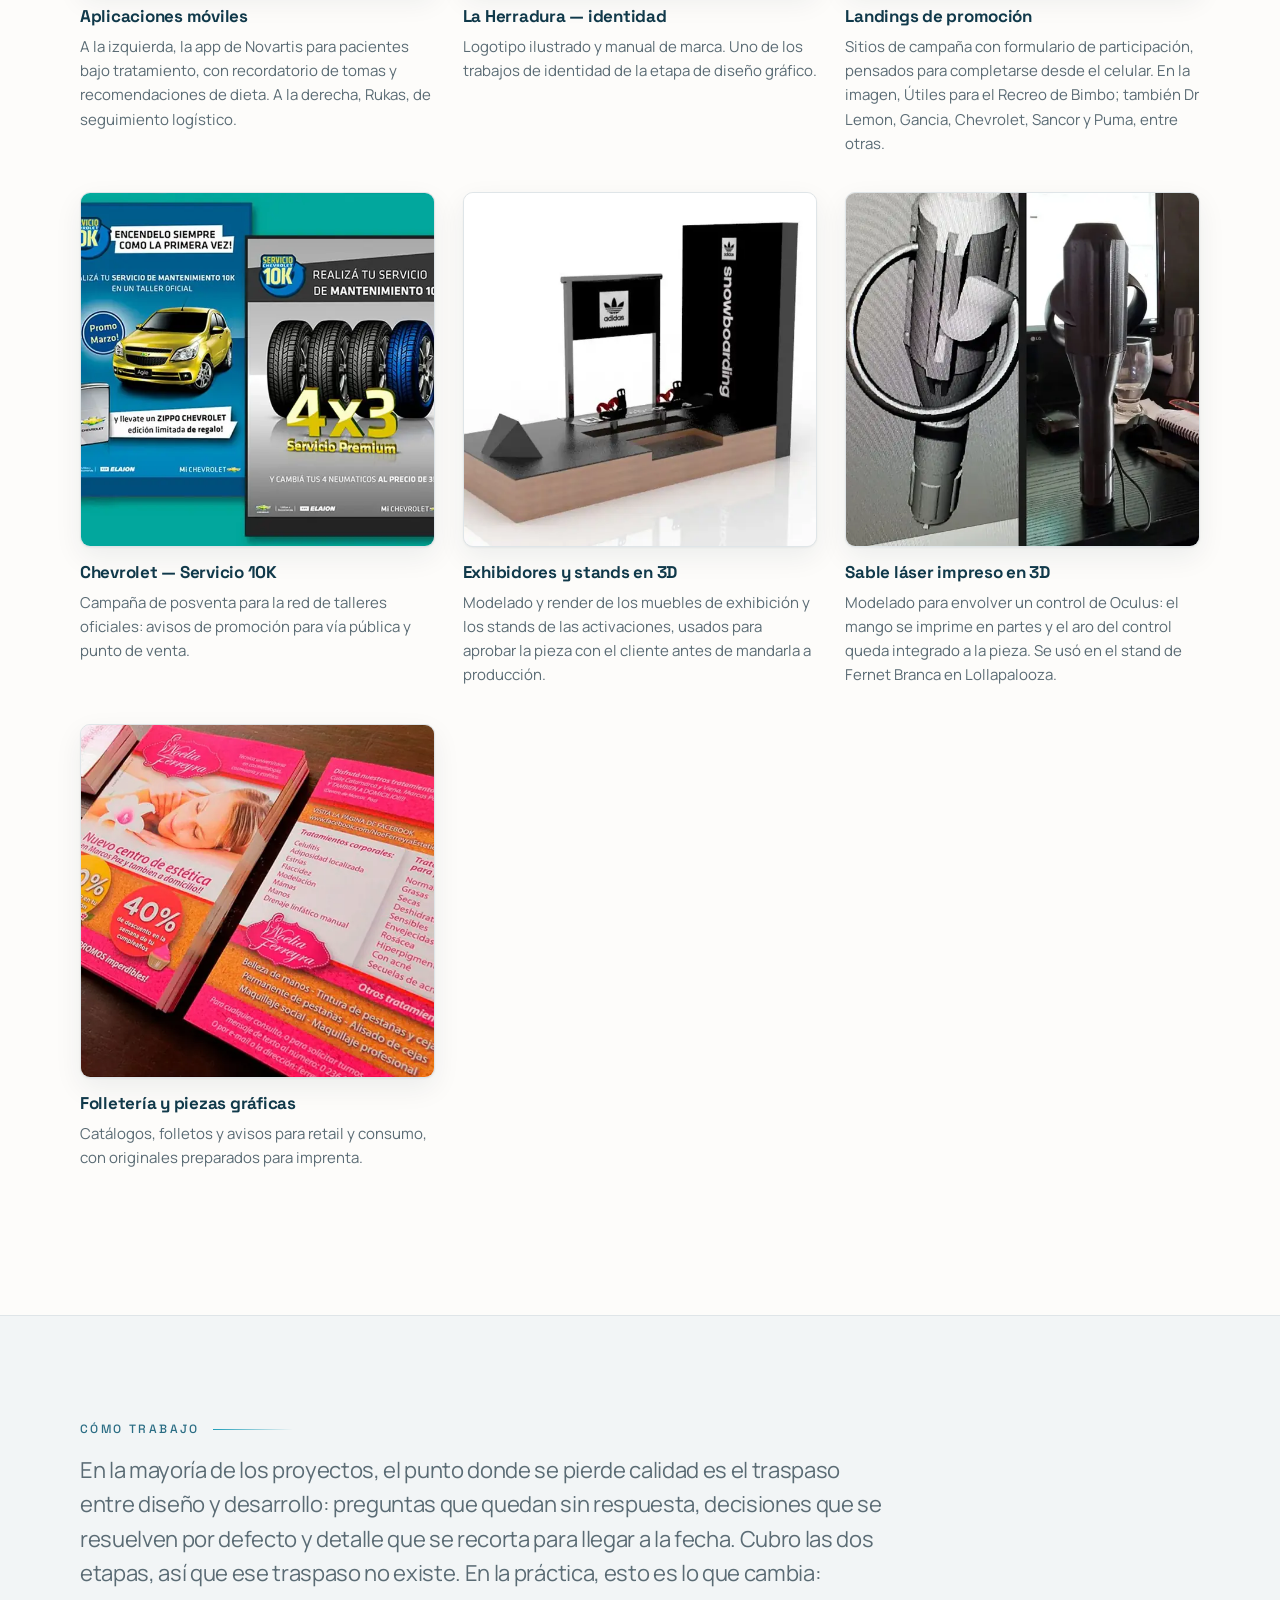
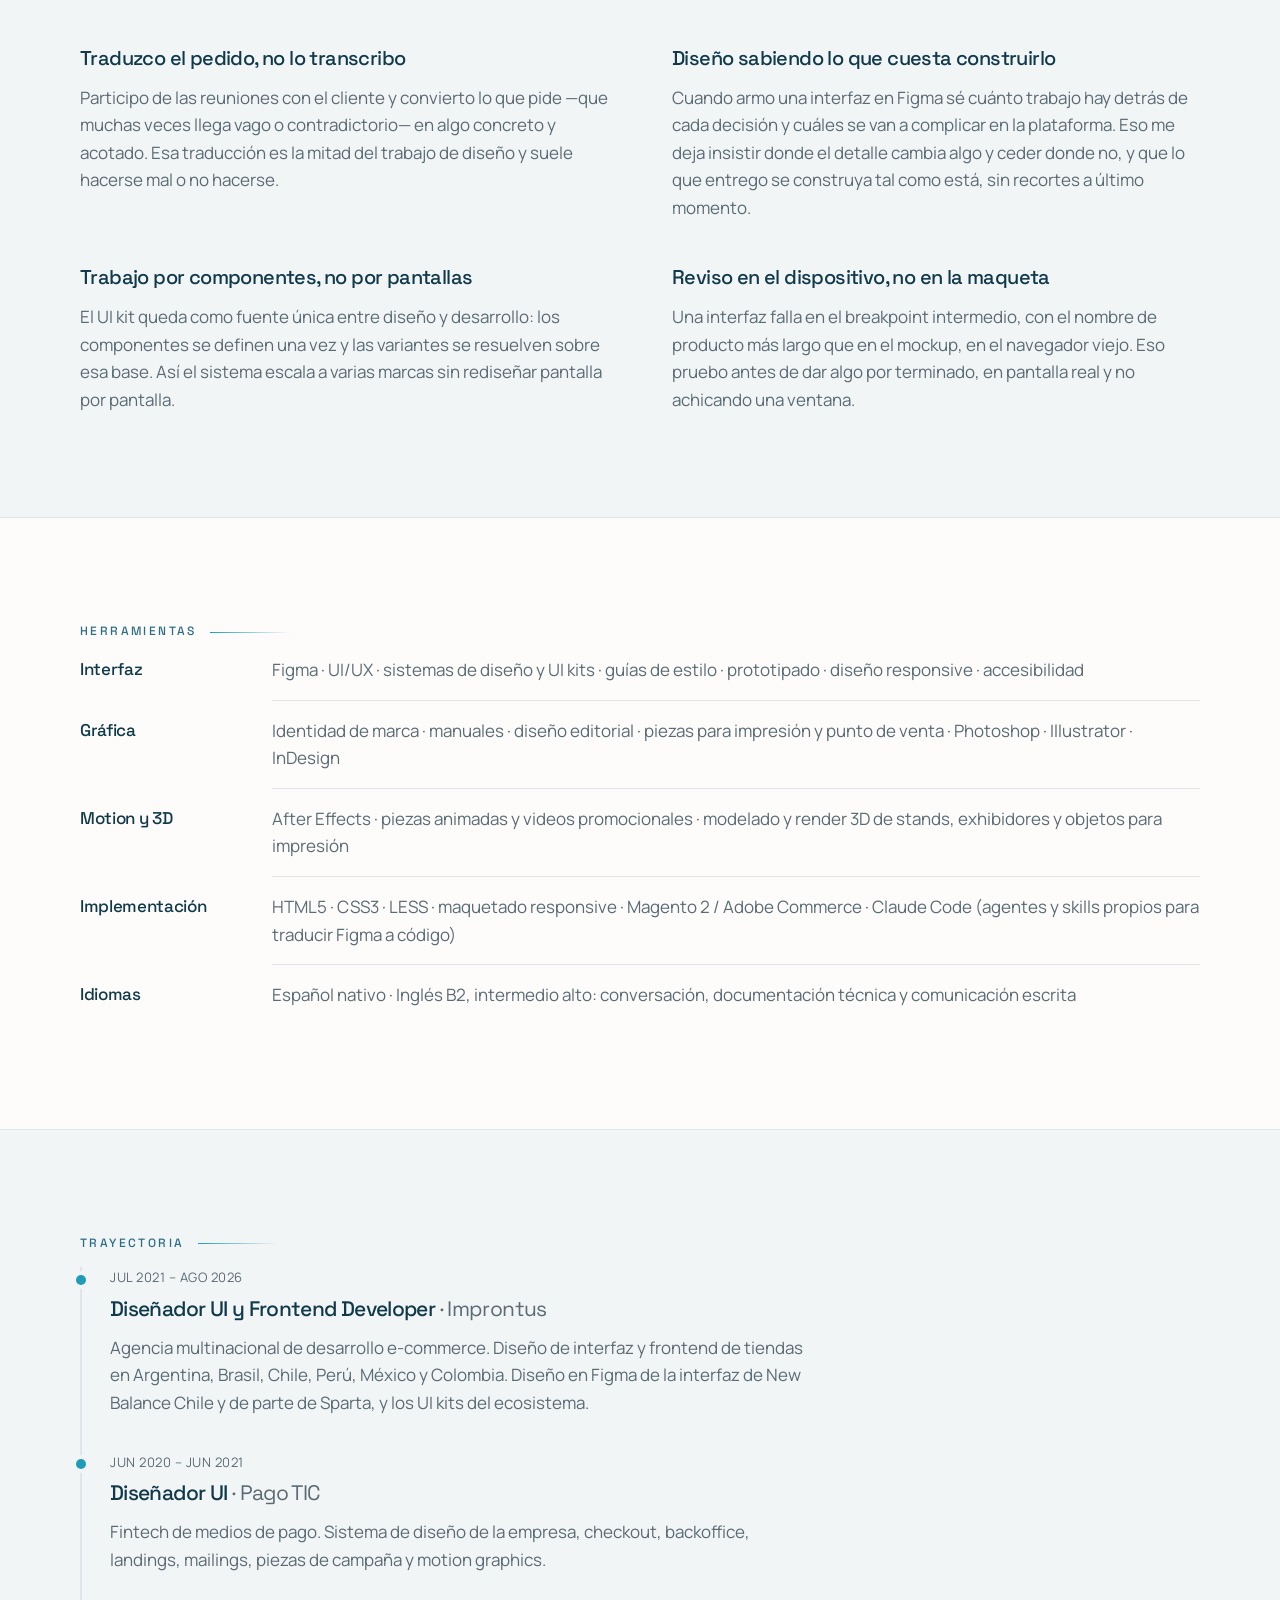
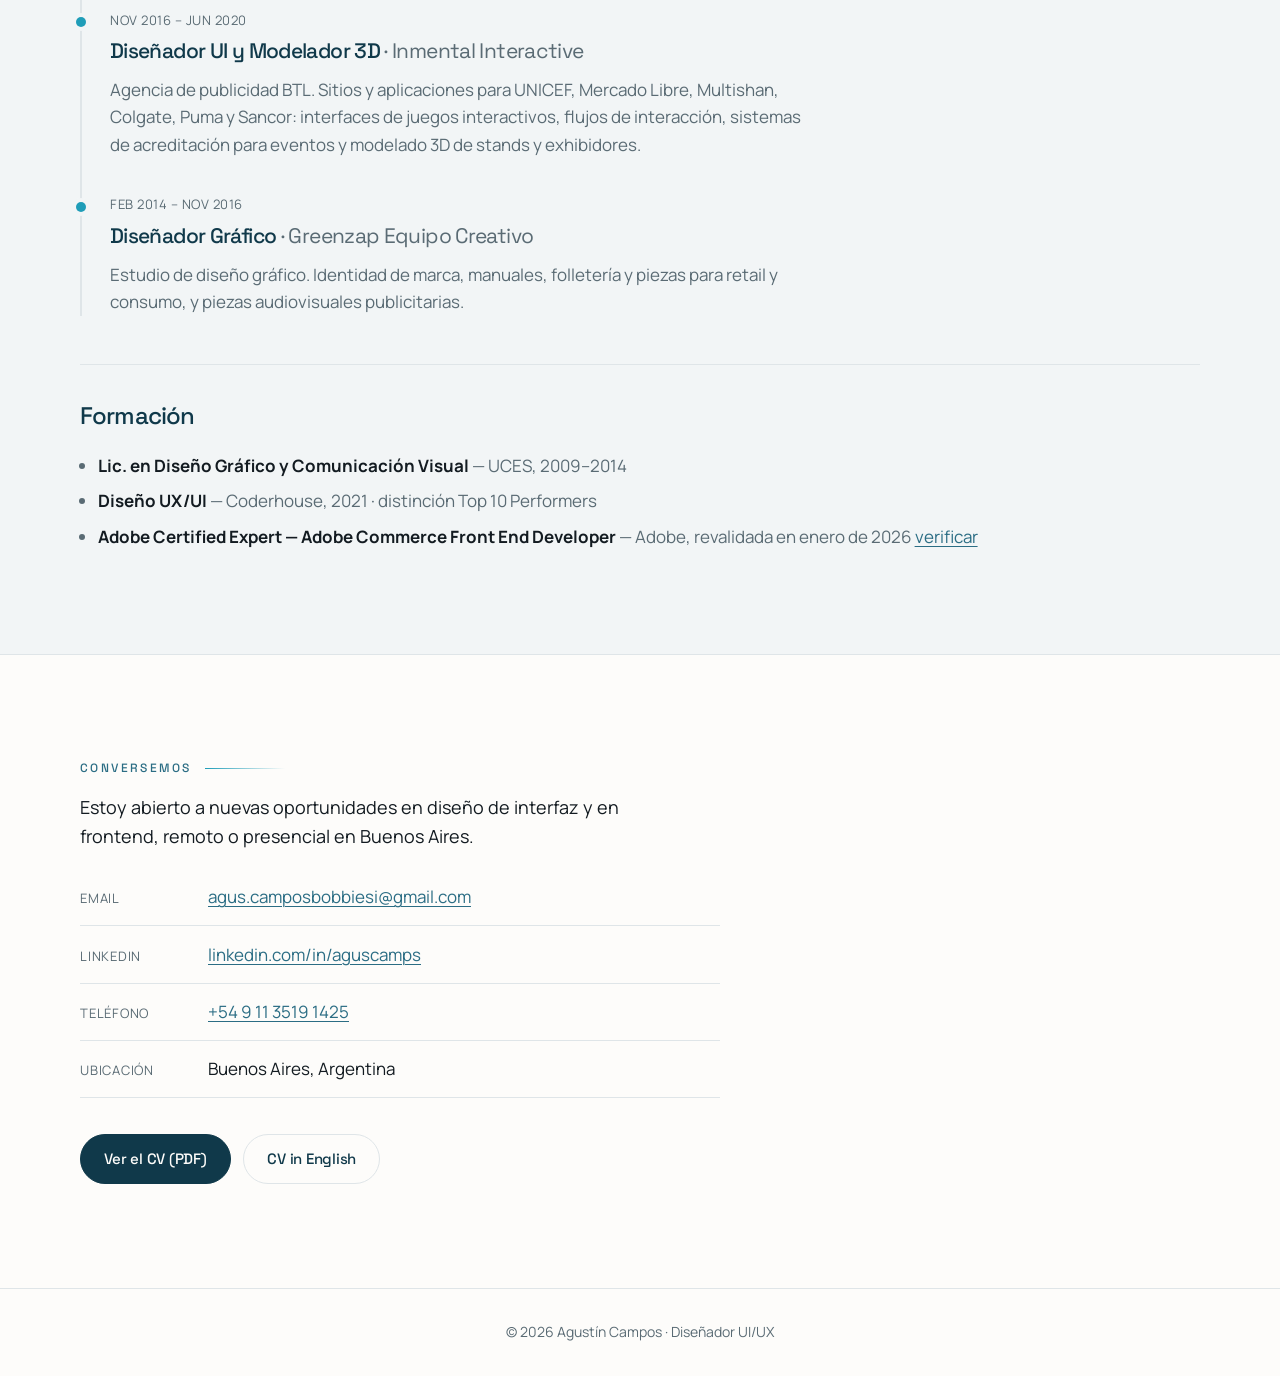
==== commit f67928ba: "El logo nuevo de Adobe y el selector de color flotando a la izquierda La ficha de Adobe llevaba una " ====
--- a/diseno/index.html
+++ b/diseno/index.html
@@ -69,13 +69,14 @@
       <span class="lang__actual" aria-hidden="true">ES</span>
       <span class="lang__otro" aria-hidden="true">EN</span>
     </a>
-    <div class="tema" role="group" aria-label="Color del sitio">
-      <button class="tema__op" type="button" data-tema="" style="--p:#1f9db8" aria-label="Paleta verde azulado"></button>
-      <button class="tema__op" type="button" data-tema="indigo" style="--p:#5a68dd" aria-label="Paleta índigo"></button>
-      <button class="tema__op" type="button" data-tema="bosque" style="--p:#2f9e6b" aria-label="Paleta verde"></button>
-    </div>
   </div>
 </header>
+
+<div class="tema" role="group" aria-label="Color del sitio">
+  <button class="tema__op" type="button" data-tema="" style="--p:#1f9db8" aria-label="Paleta verde azulado"></button>
+  <button class="tema__op" type="button" data-tema="indigo" style="--p:#5a68dd" aria-label="Paleta índigo"></button>
+  <button class="tema__op" type="button" data-tema="bosque" style="--p:#2f9e6b" aria-label="Paleta verde"></button>
+</div>
 
 <main id="contenido">
 
@@ -90,9 +91,9 @@
       </picture>
     </div>
   <ul class="orbe" aria-hidden="true">
-    <li class="orbe__i" data-k=".14" style="--x:63%; --y:30%; --w:3.5rem; --c:#7fd3e6; --t:7s; --d:0s; --r:-5deg"><span>Aa</span></li>
-    <li class="orbe__i" data-k=".22" style="--x:78%; --y:10%; --w:3rem; --c:#a8b6ff; --t:8.5s; --d:.6s; --r:6deg"><span><svg viewBox="0 0 24 24" width="22" height="22" fill="none" stroke="currentColor" stroke-width="1.8" stroke-linecap="round" stroke-linejoin="round" aria-hidden="true"><path d="M12 19l7-7 3 3-7 7-3-3z"/><path d="M18 13l-1.5-7.5L2 2l3.5 14.5L13 18z"/><path d="M2 2l7.6 7.6"/><circle cx="11" cy="11" r="2"/></svg></span></li>
-    <li class="orbe__i" data-k=".26" style="--x:92%; --y:26%; --w:3rem; --c:#9fe8b8; --t:8s; --d:.9s; --r:5deg"><span>UI</span></li>
+    <li class="orbe__i" data-k=".14" style="--x:66%; --y:22%; --w:3.5rem; --c:#7fd3e6; --t:7s; --d:0s; --r:-5deg"><span>Aa</span></li>
+    <li class="orbe__i" data-k=".22" style="--x:79%; --y:9%; --w:3rem; --c:#a8b6ff; --t:8.5s; --d:.6s; --r:6deg"><span><svg viewBox="0 0 24 24" width="22" height="22" fill="none" stroke="currentColor" stroke-width="1.8" stroke-linecap="round" stroke-linejoin="round" aria-hidden="true"><path d="M12 19l7-7 3 3-7 7-3-3z"/><path d="M18 13l-1.5-7.5L2 2l3.5 14.5L13 18z"/><path d="M2 2l7.6 7.6"/><circle cx="11" cy="11" r="2"/></svg></span></li>
+    <li class="orbe__i" data-k=".26" style="--x:70%; --y:34%; --w:3rem; --c:#9fe8b8; --t:8s; --d:.9s; --r:5deg"><span>UI</span></li>
   </ul>
     <div class="wrap hero__in">
       <div class="hero__txt">
--- a/css/style.css
+++ b/css/style.css
@@ -110,8 +110,18 @@
   --claro: #7fe3ae; --halo-a: 70,210,150; --halo-b: 30,110,80;
 }
 
-/* El selector: tres puntos al lado del idioma, nada más */
-.tema { display: flex; align-items: center; gap: .4rem; flex: none; margin-left: .9rem; }
+/* El selector flota en el margen izquierdo, en vertical: está a mano sin
+   ocupar lugar en la barra, que ya va justa. */
+.tema {
+  position: fixed; left: clamp(.55rem, 1.5vw, 1.05rem); top: 50%;
+  transform: translateY(-50%); z-index: 40;
+  display: flex; flex-direction: column; gap: .55rem;
+  padding: .6rem .48rem; border-radius: 999px;
+  background: color-mix(in srgb, var(--bg) 74%, transparent);
+  border: 1px solid var(--line);
+  backdrop-filter: blur(8px);
+  box-shadow: var(--shadow);
+}
 .tema__op {
   width: 13px; height: 13px; padding: 0; border-radius: 50%; cursor: pointer;
   background: var(--p);
@@ -122,7 +132,8 @@
 .tema__op[aria-pressed="true"] {
   box-shadow: 0 0 0 2px var(--bg), 0 0 0 3.5px var(--p);
 }
-@media (max-width: 430px) { .tema { display: none; } }
+/* En pantalla chica el margen no alcanza y se montaría sobre el texto */
+@media (max-width: 720px) { .tema { display: none; } }
 
 /* ── Topbar ─────────────────────────────────────────────── */
 .topbar {
@@ -1029,20 +1040,6 @@
     to { transform: translate3d(0, -14px, 0) rotate(var(--r)); }
   }
 }
-/* Adobe va siempre en rojo, sobre su cuadrado: es la regla de marca */
-.orbe__i--adobe > span {
-  color: #fff;
-  background: #e8352e;
-  border-color: #e8352e;
-  border-radius: 26%;
-  font-weight: 700;
-  font-size: calc(var(--w) * .46);
-  box-shadow:
-    0 14px 34px rgba(0, 0, 0, .45),
-    0 0 30px rgba(232, 53, 46, .28);
-  backdrop-filter: none;
-}
-
 /* Sin rostro no hay nada alrededor de qué orbitar */
 @media (max-width: 900px) { .orbe { display: none; } }
 
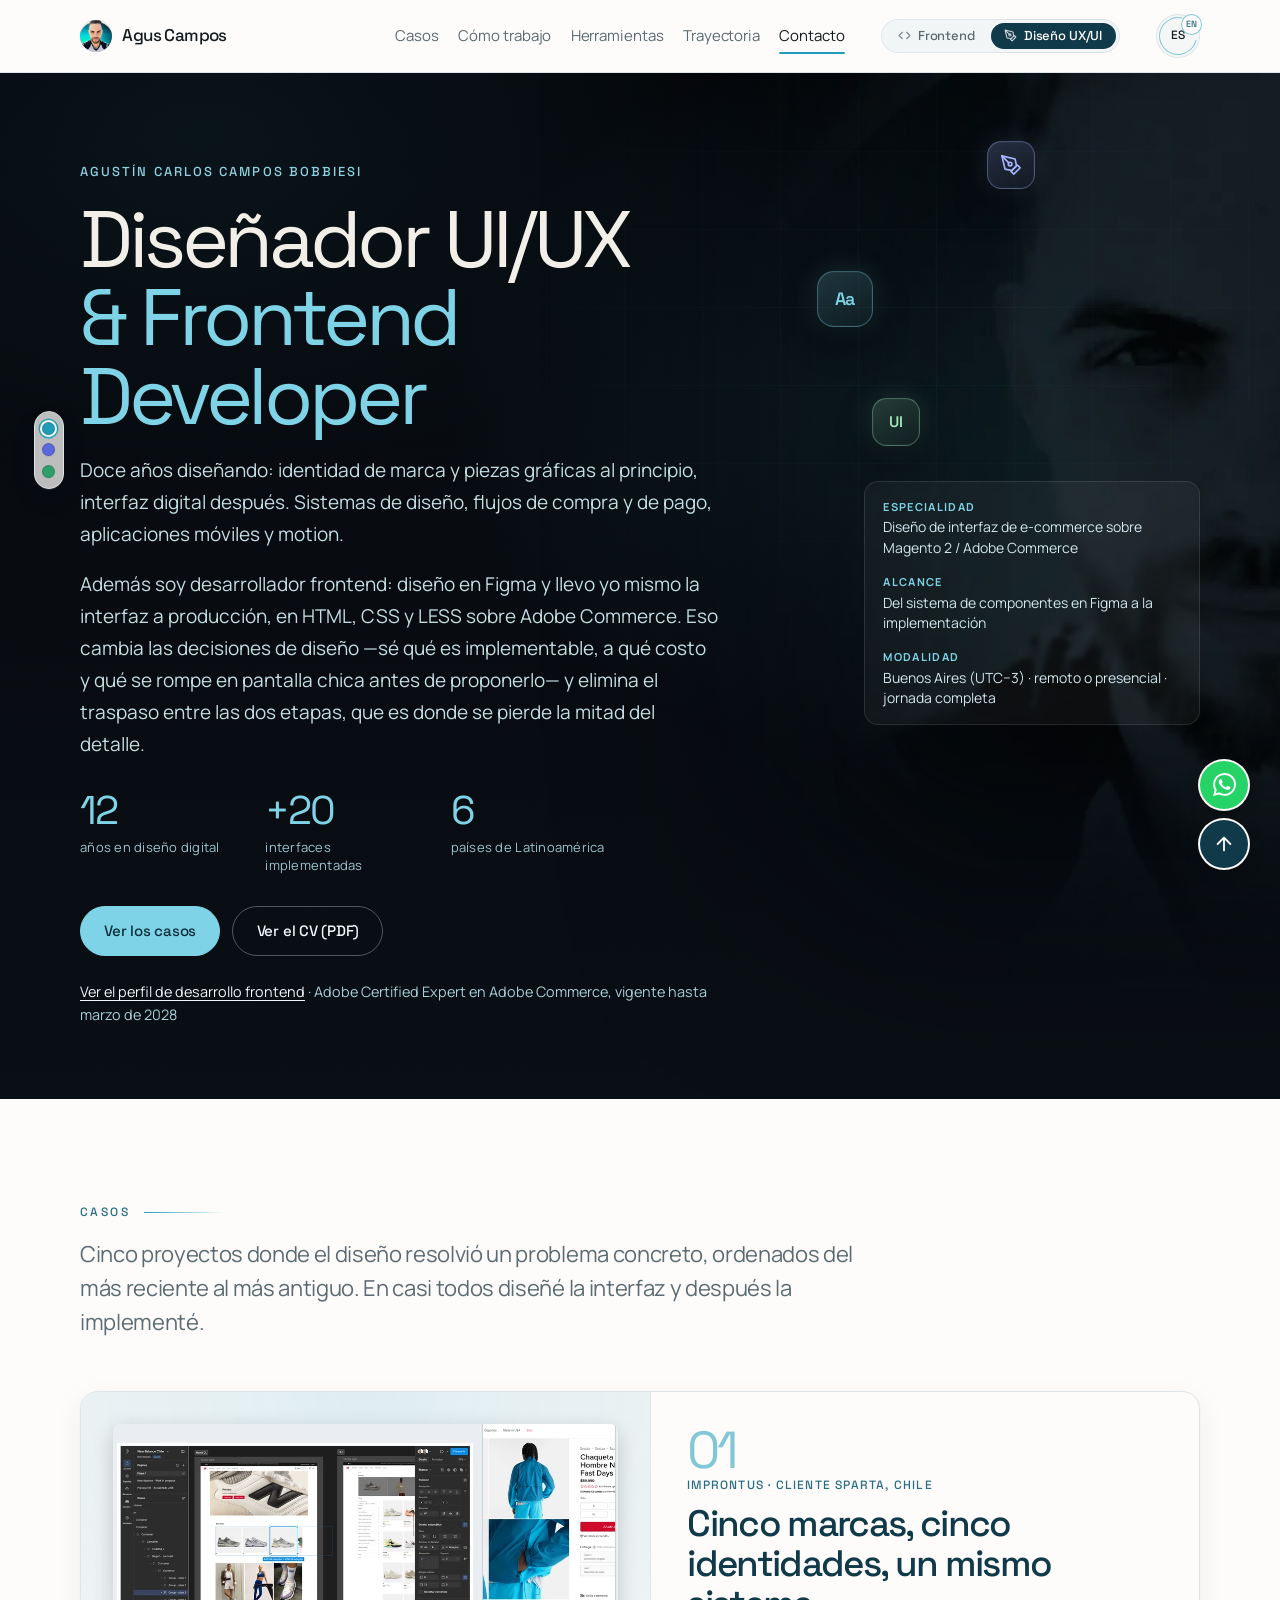
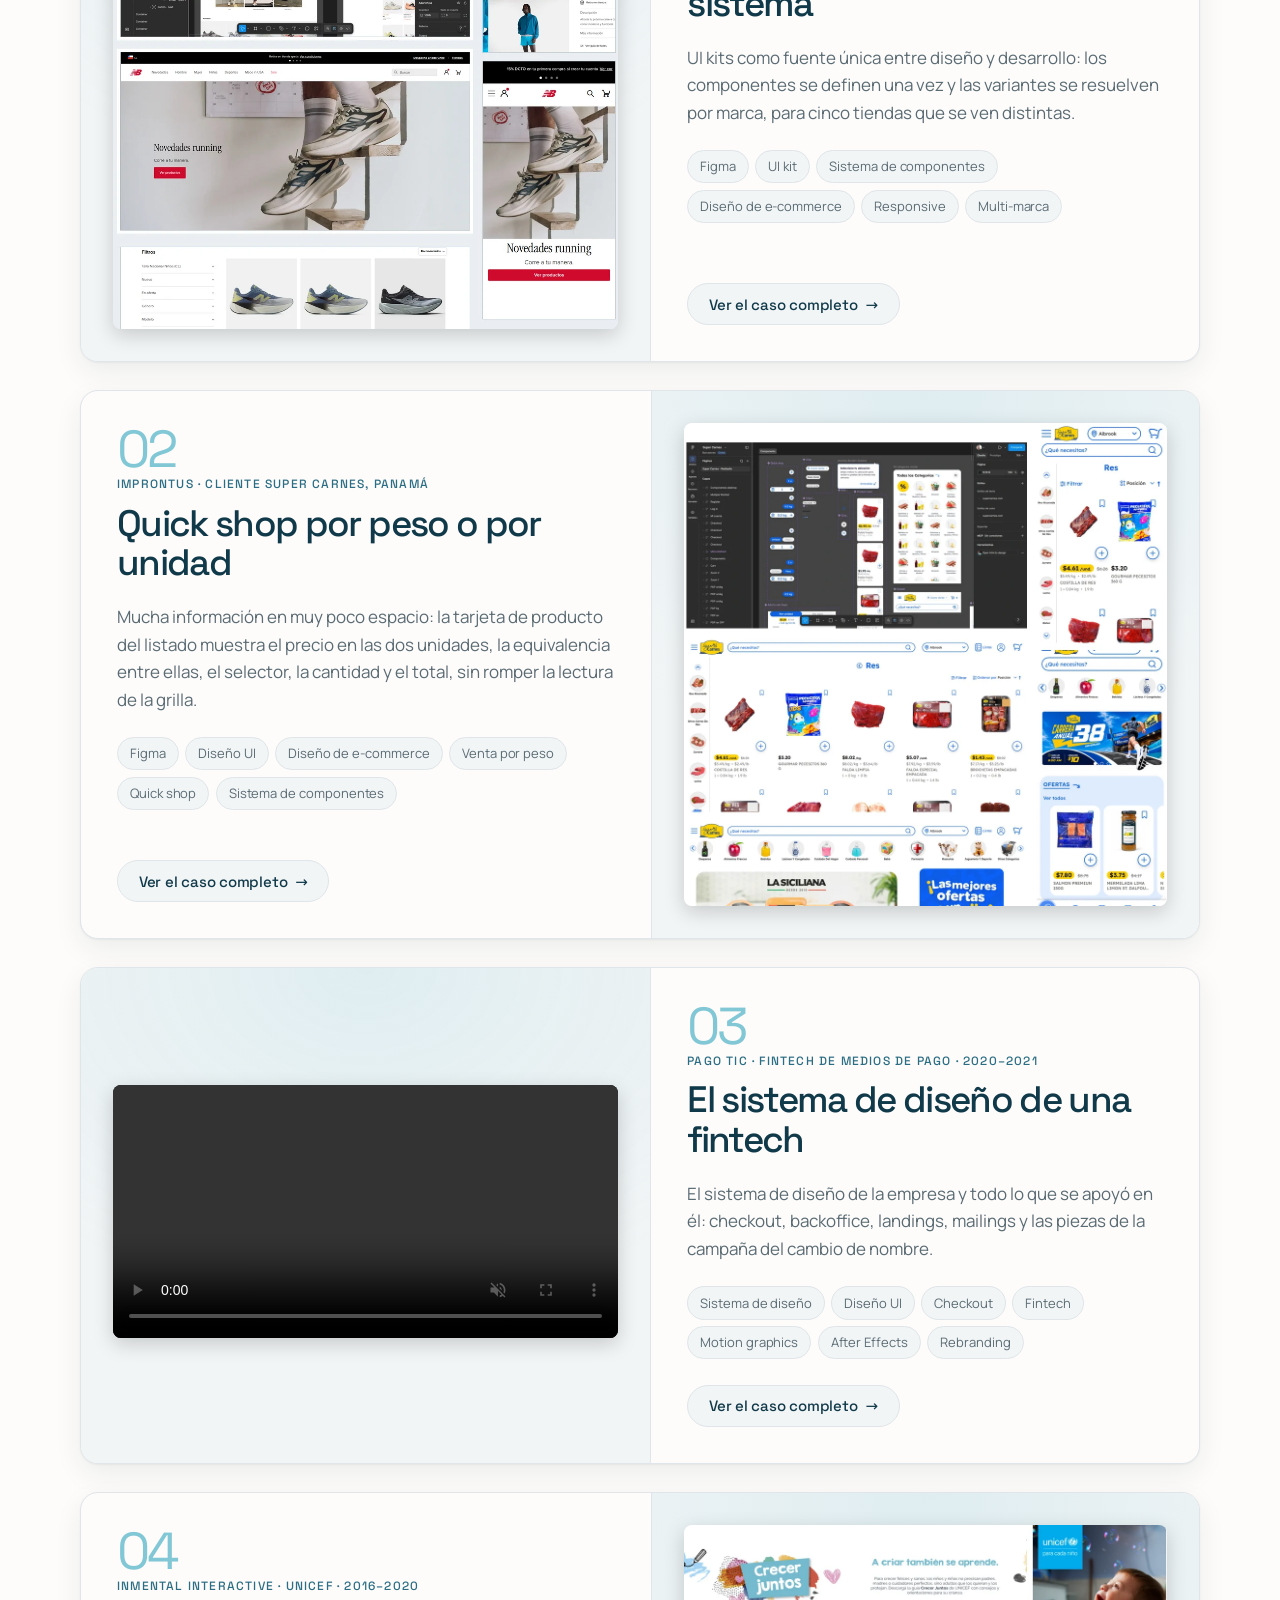
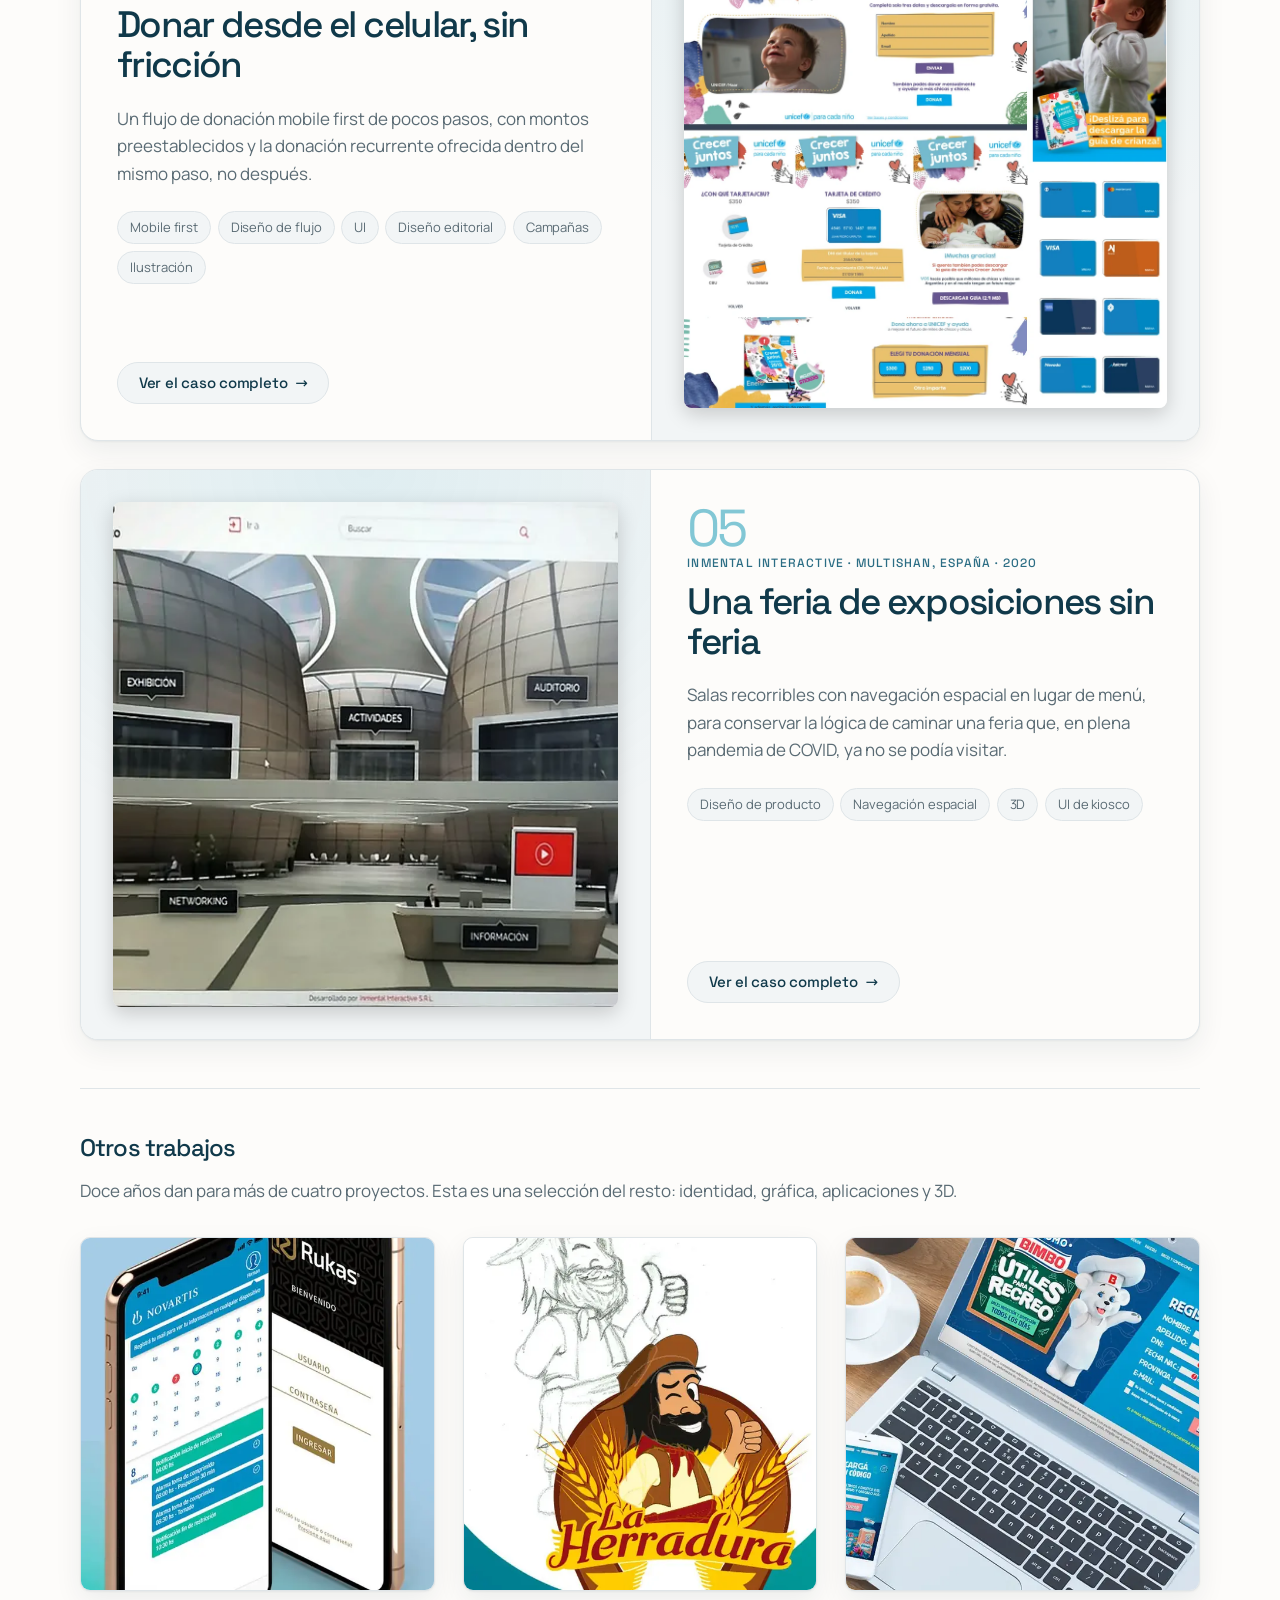
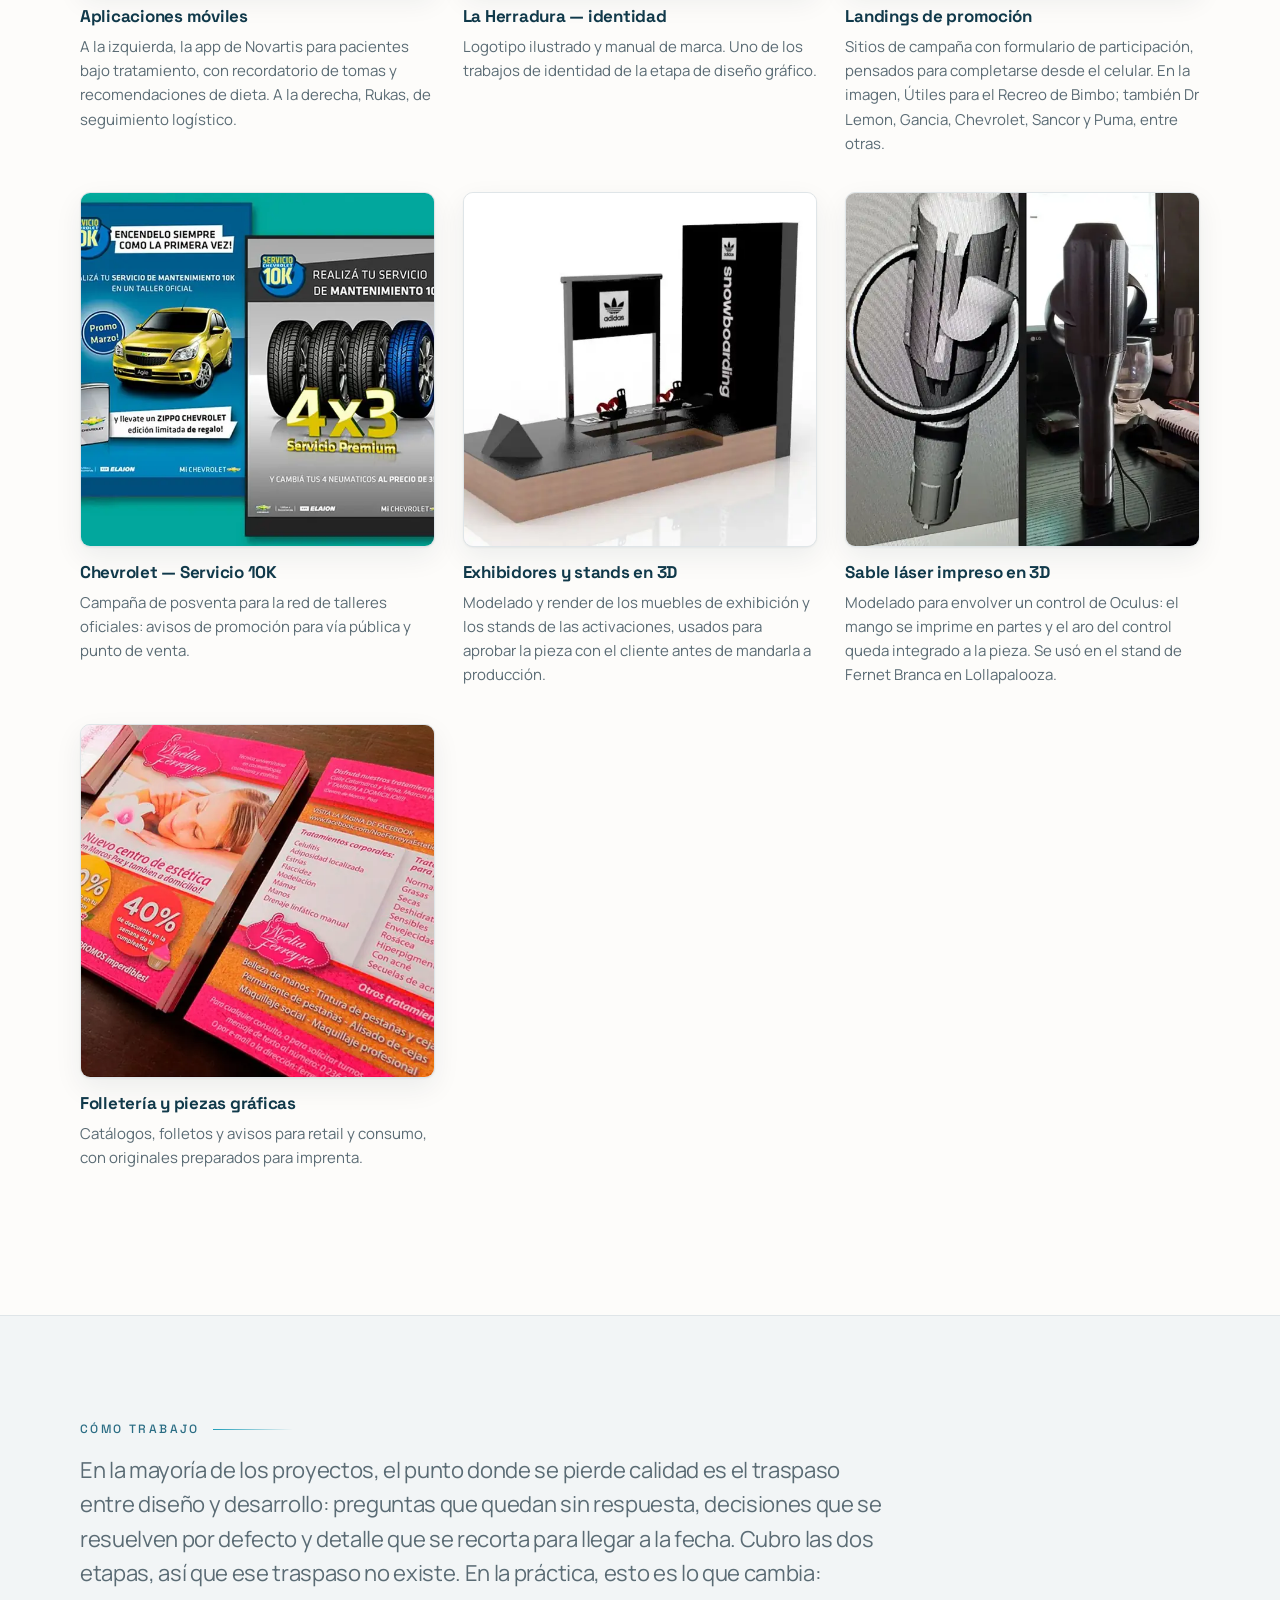
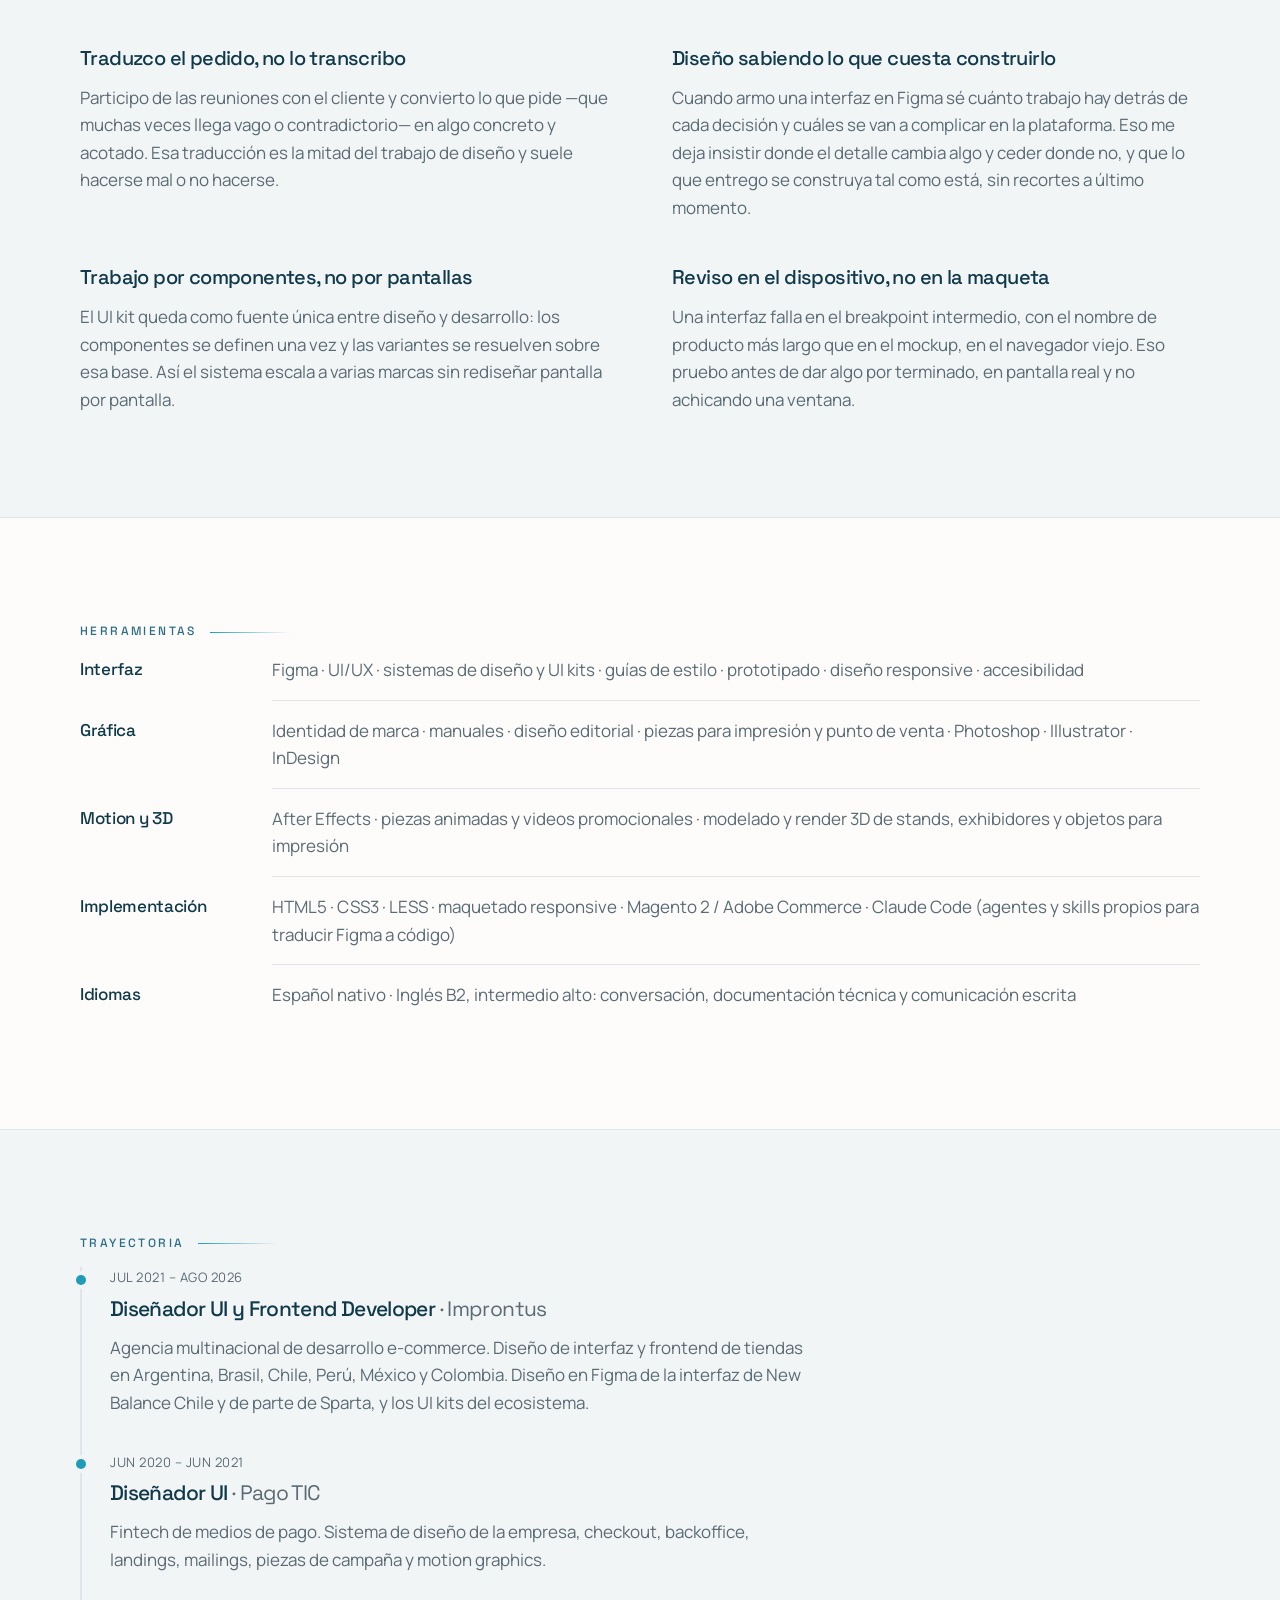
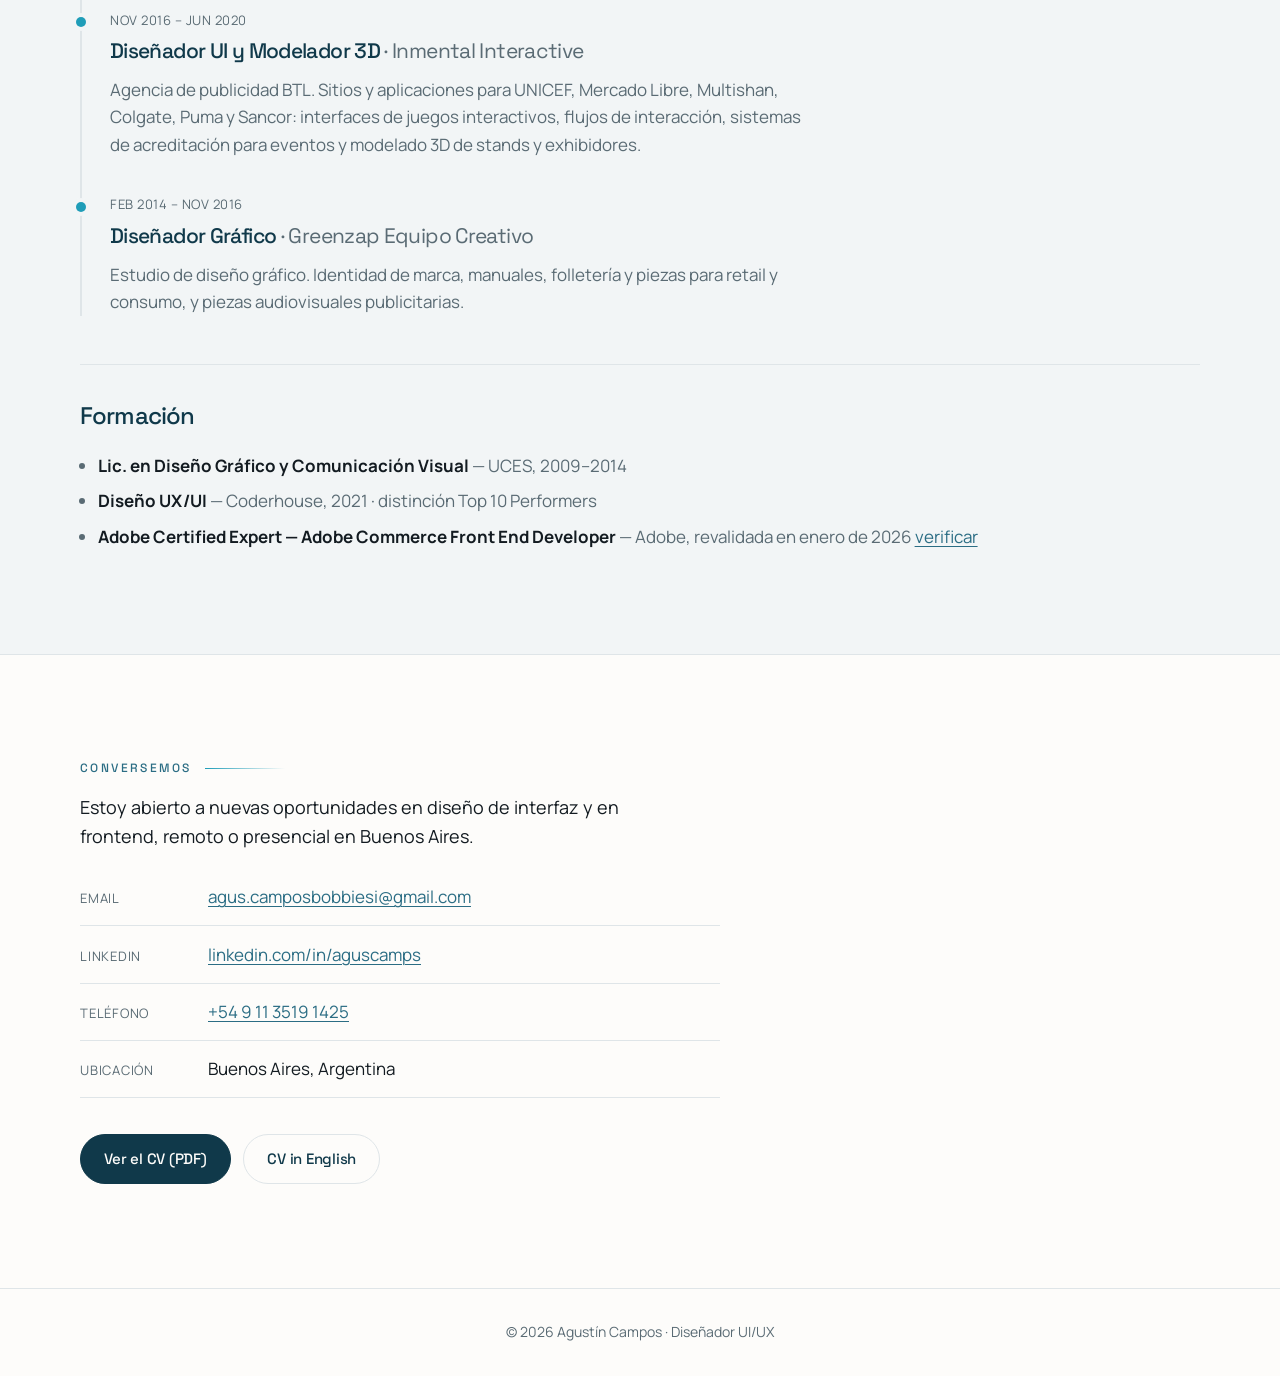
==== commit b6fd9280: "El selector de color no se monta más sobre el titular Flotaba a una distancia fija del borde, así qu" ====
--- a/diseno/index.html
+++ b/diseno/index.html
@@ -71,12 +71,6 @@
     </a>
   </div>
 </header>
-
-<div class="tema" role="group" aria-label="Color del sitio">
-  <button class="tema__op" type="button" data-tema="" style="--p:#1f9db8" aria-label="Paleta verde azulado"></button>
-  <button class="tema__op" type="button" data-tema="indigo" style="--p:#5a68dd" aria-label="Paleta índigo"></button>
-  <button class="tema__op" type="button" data-tema="bosque" style="--p:#2f9e6b" aria-label="Paleta verde"></button>
-</div>
 
 <main id="contenido">
 
@@ -755,6 +749,11 @@
 </dialog>
 
 <div class="burbujas">
+  <div class="tema" role="group" aria-label="Color del sitio">
+    <button class="tema__op" type="button" data-tema="" style="--p:#1f9db8" aria-label="Paleta verde azulado"></button>
+    <button class="tema__op" type="button" data-tema="indigo" style="--p:#5a68dd" aria-label="Paleta índigo"></button>
+    <button class="tema__op" type="button" data-tema="bosque" style="--p:#2f9e6b" aria-label="Paleta verde"></button>
+  </div>
   <a class="burbuja burbuja--wa" href="https://wa.me/5491135191425"
      target="_blank" rel="noopener" aria-label="Escribir por WhatsApp">
     <svg viewBox="0 0 24 24" width="23" height="23" aria-hidden="true" focusable="false">
--- a/css/style.css
+++ b/css/style.css
@@ -113,7 +113,8 @@
 /* El selector flota en el margen izquierdo, en vertical: está a mano sin
    ocupar lugar en la barra, que ya va justa. */
 .tema {
-  position: fixed; left: clamp(.55rem, 1.5vw, 1.05rem); top: 50%;
+  /* Se apoya en el borde de la columna de contenido, nunca sobre el texto */
+  position: fixed; left: calc((100vw - var(--wrap)) / 2 - 2.9rem); top: 50%;
   transform: translateY(-50%); z-index: 40;
   display: flex; flex-direction: column; gap: .55rem;
   padding: .6rem .48rem; border-radius: 999px;
@@ -132,8 +133,15 @@
 .tema__op[aria-pressed="true"] {
   box-shadow: 0 0 0 2px var(--bg), 0 0 0 3.5px var(--p);
 }
-/* En pantalla chica el margen no alcanza y se montaría sobre el texto */
-@media (max-width: 720px) { .tema { display: none; } }
+/* Cuando el margen deja de alcanzar, deja de flotar por su cuenta y se
+   suma a la columna de burbujas, que es el lugar que el sitio ya tiene
+   reservado para lo flotante. */
+@media (max-width: 1240px) {
+  .tema {
+    position: static; transform: none;
+    gap: .5rem; padding: .55rem .42rem;
+  }
+}
 
 /* ── Topbar ─────────────────────────────────────────────── */
 .topbar {
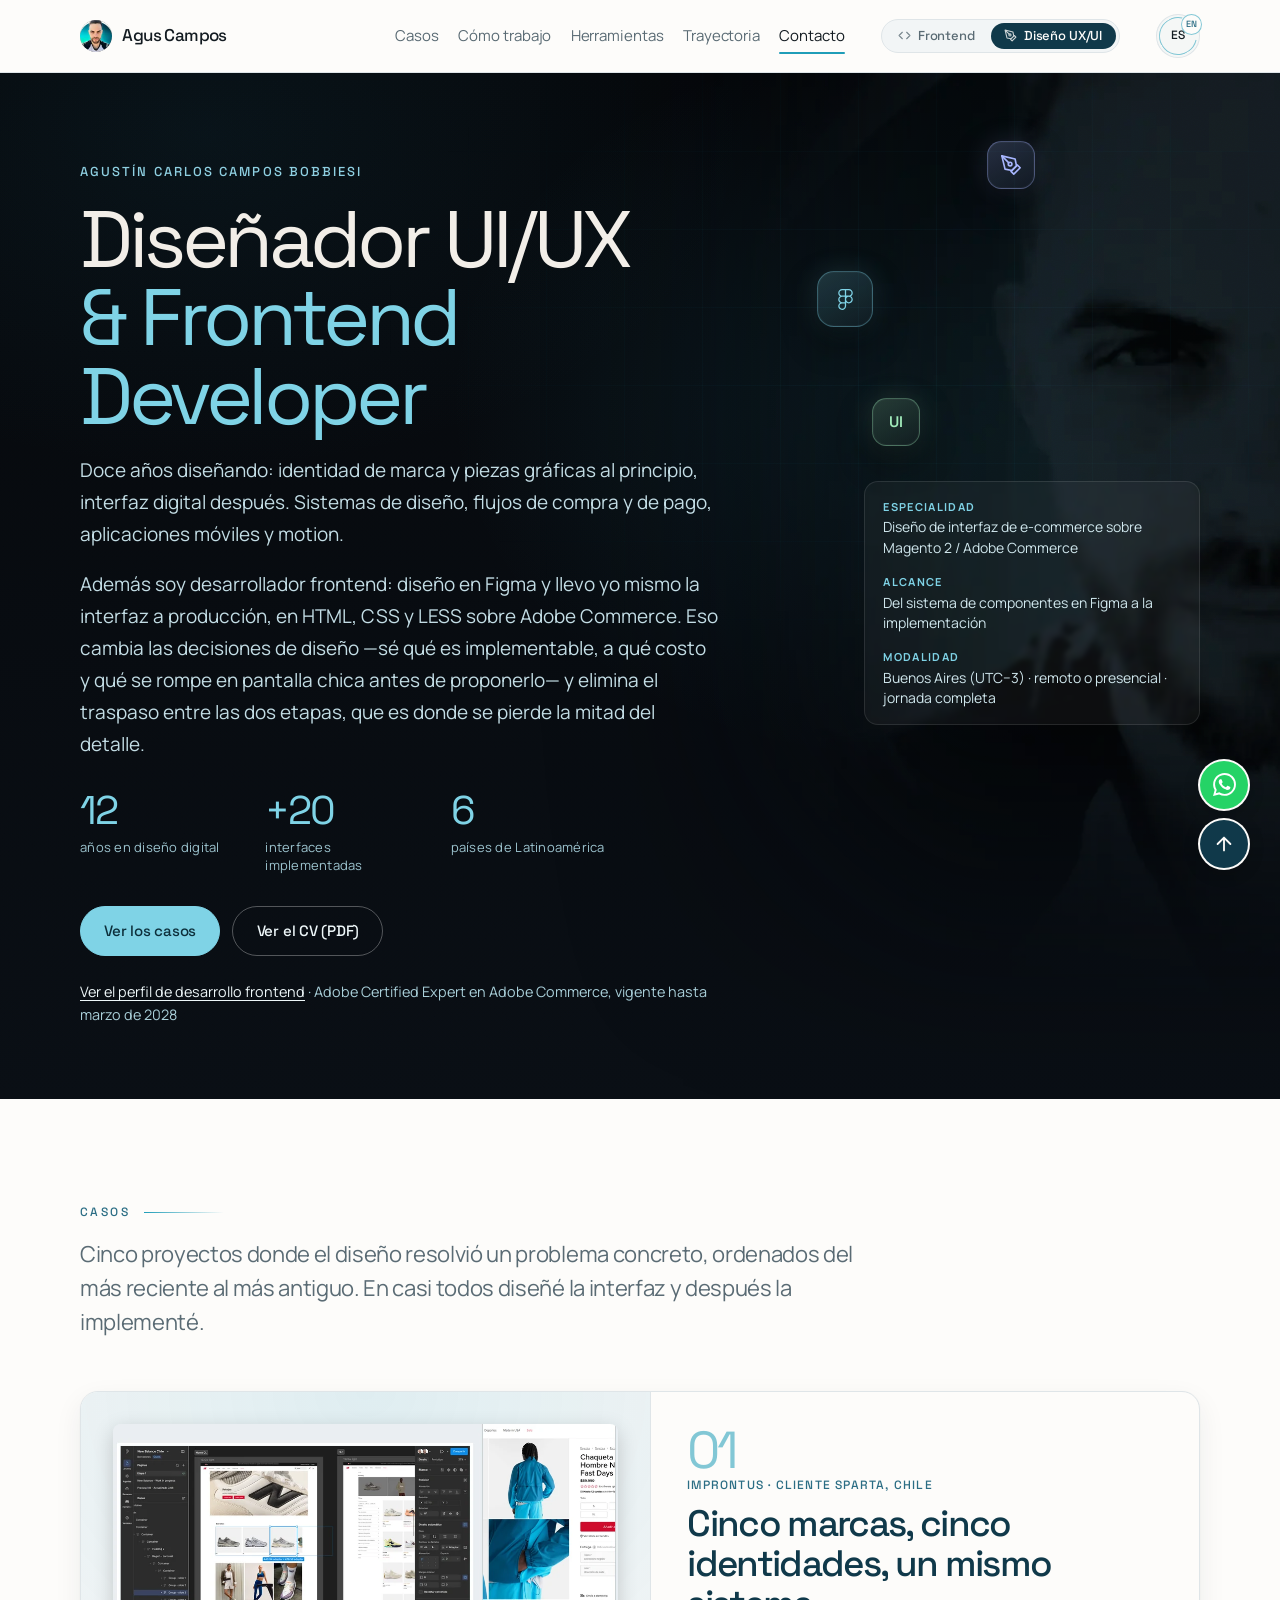
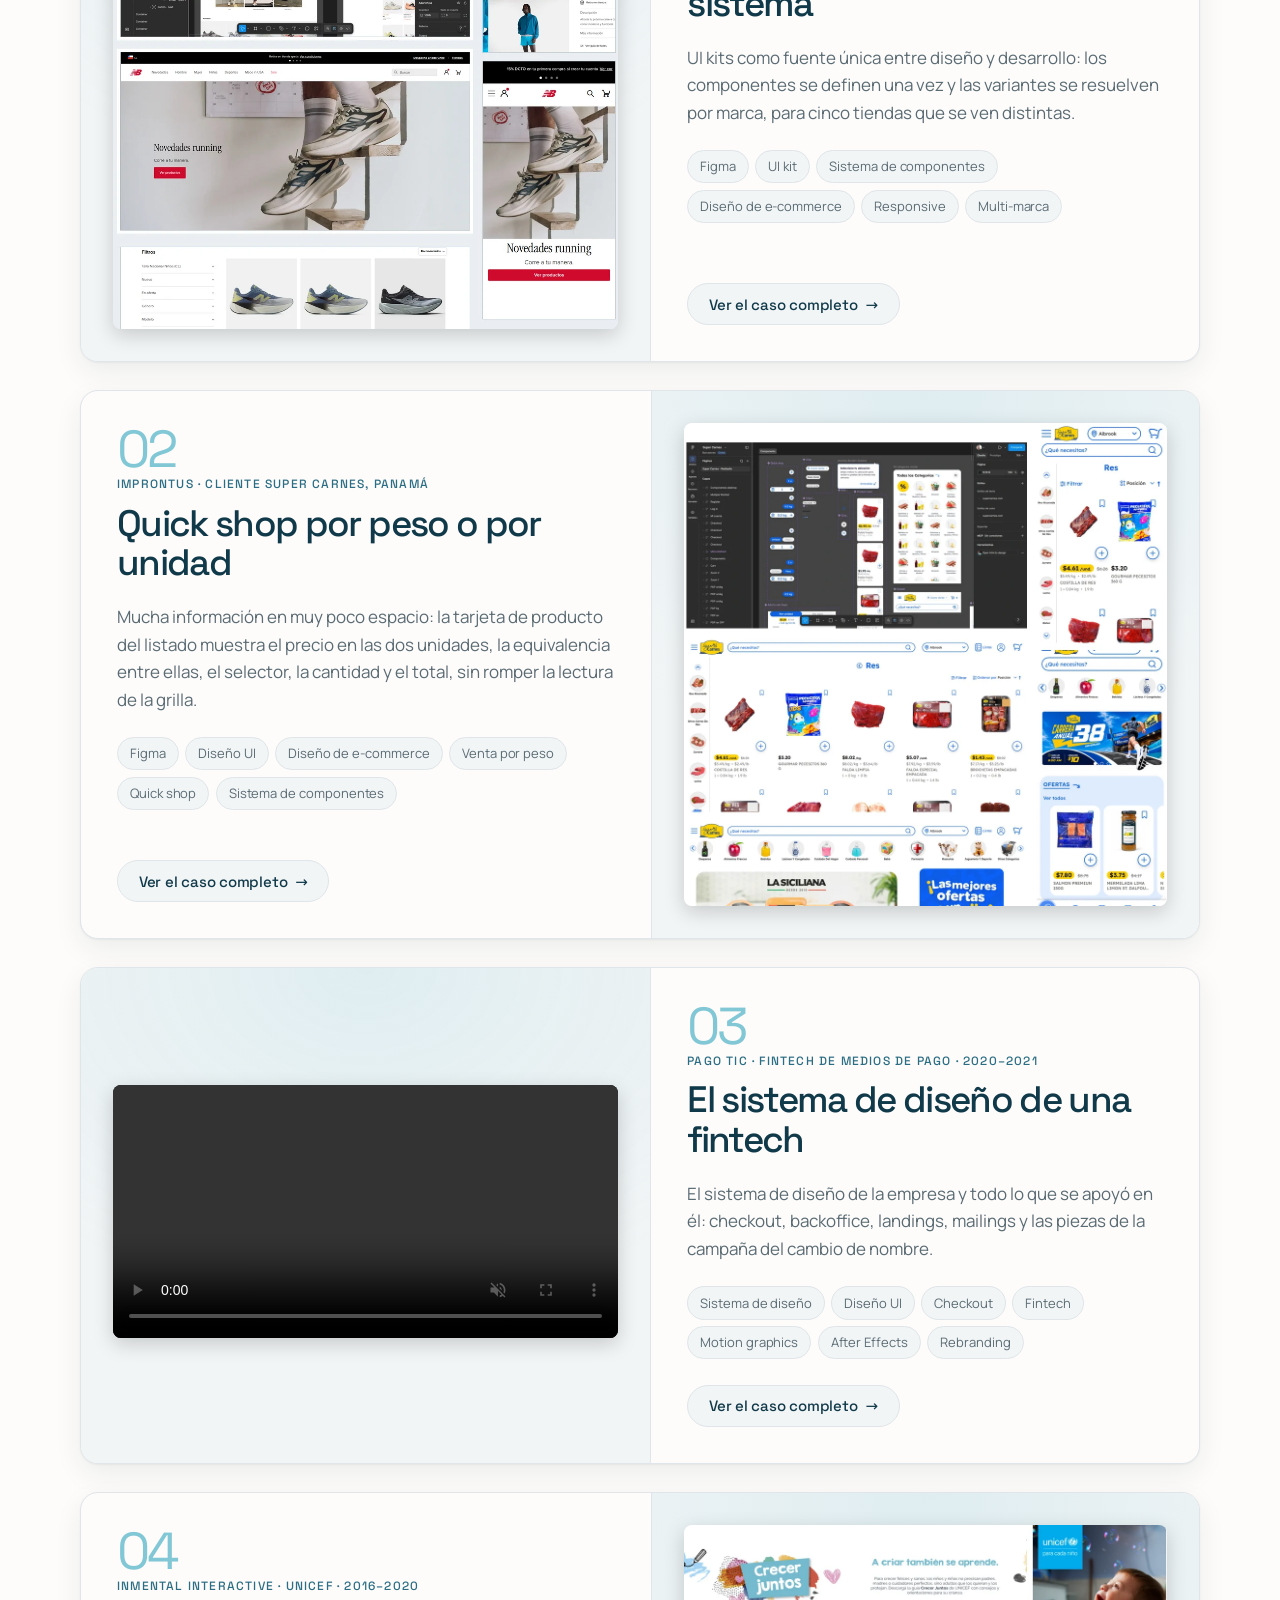
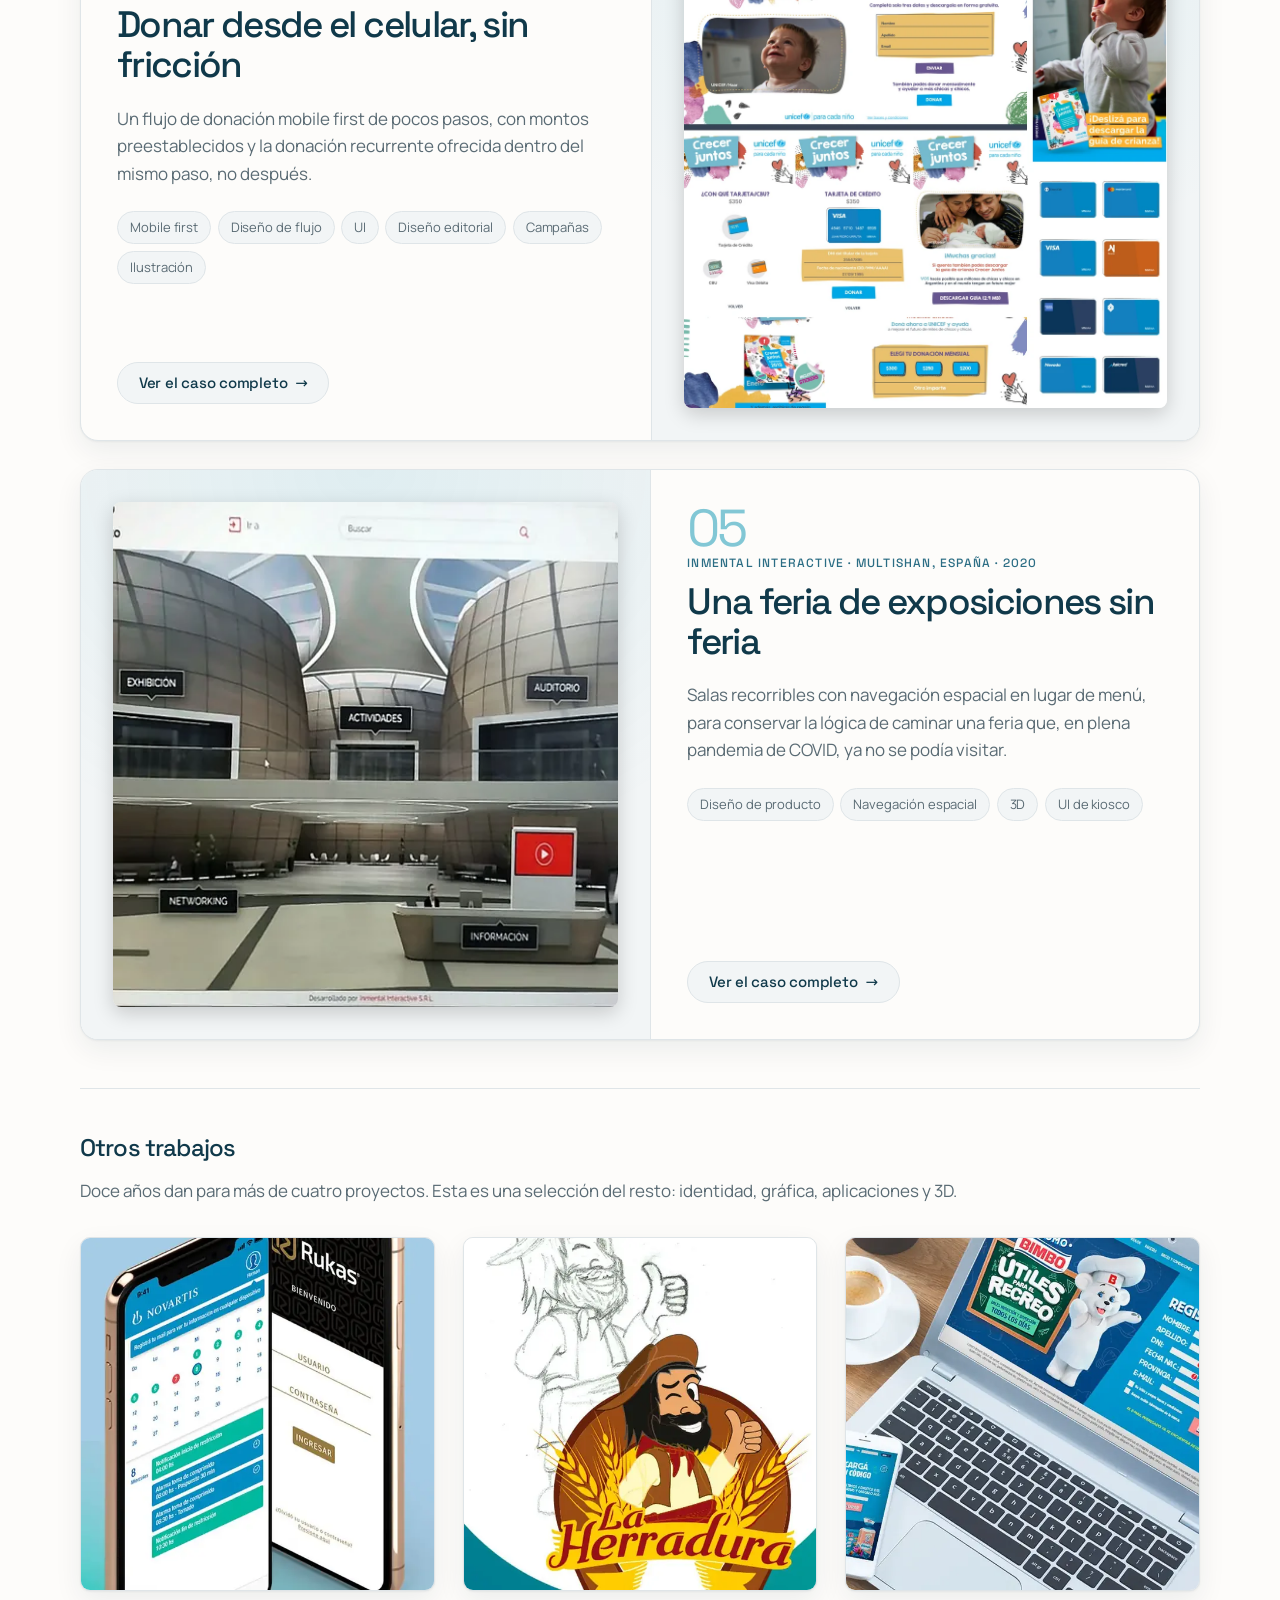
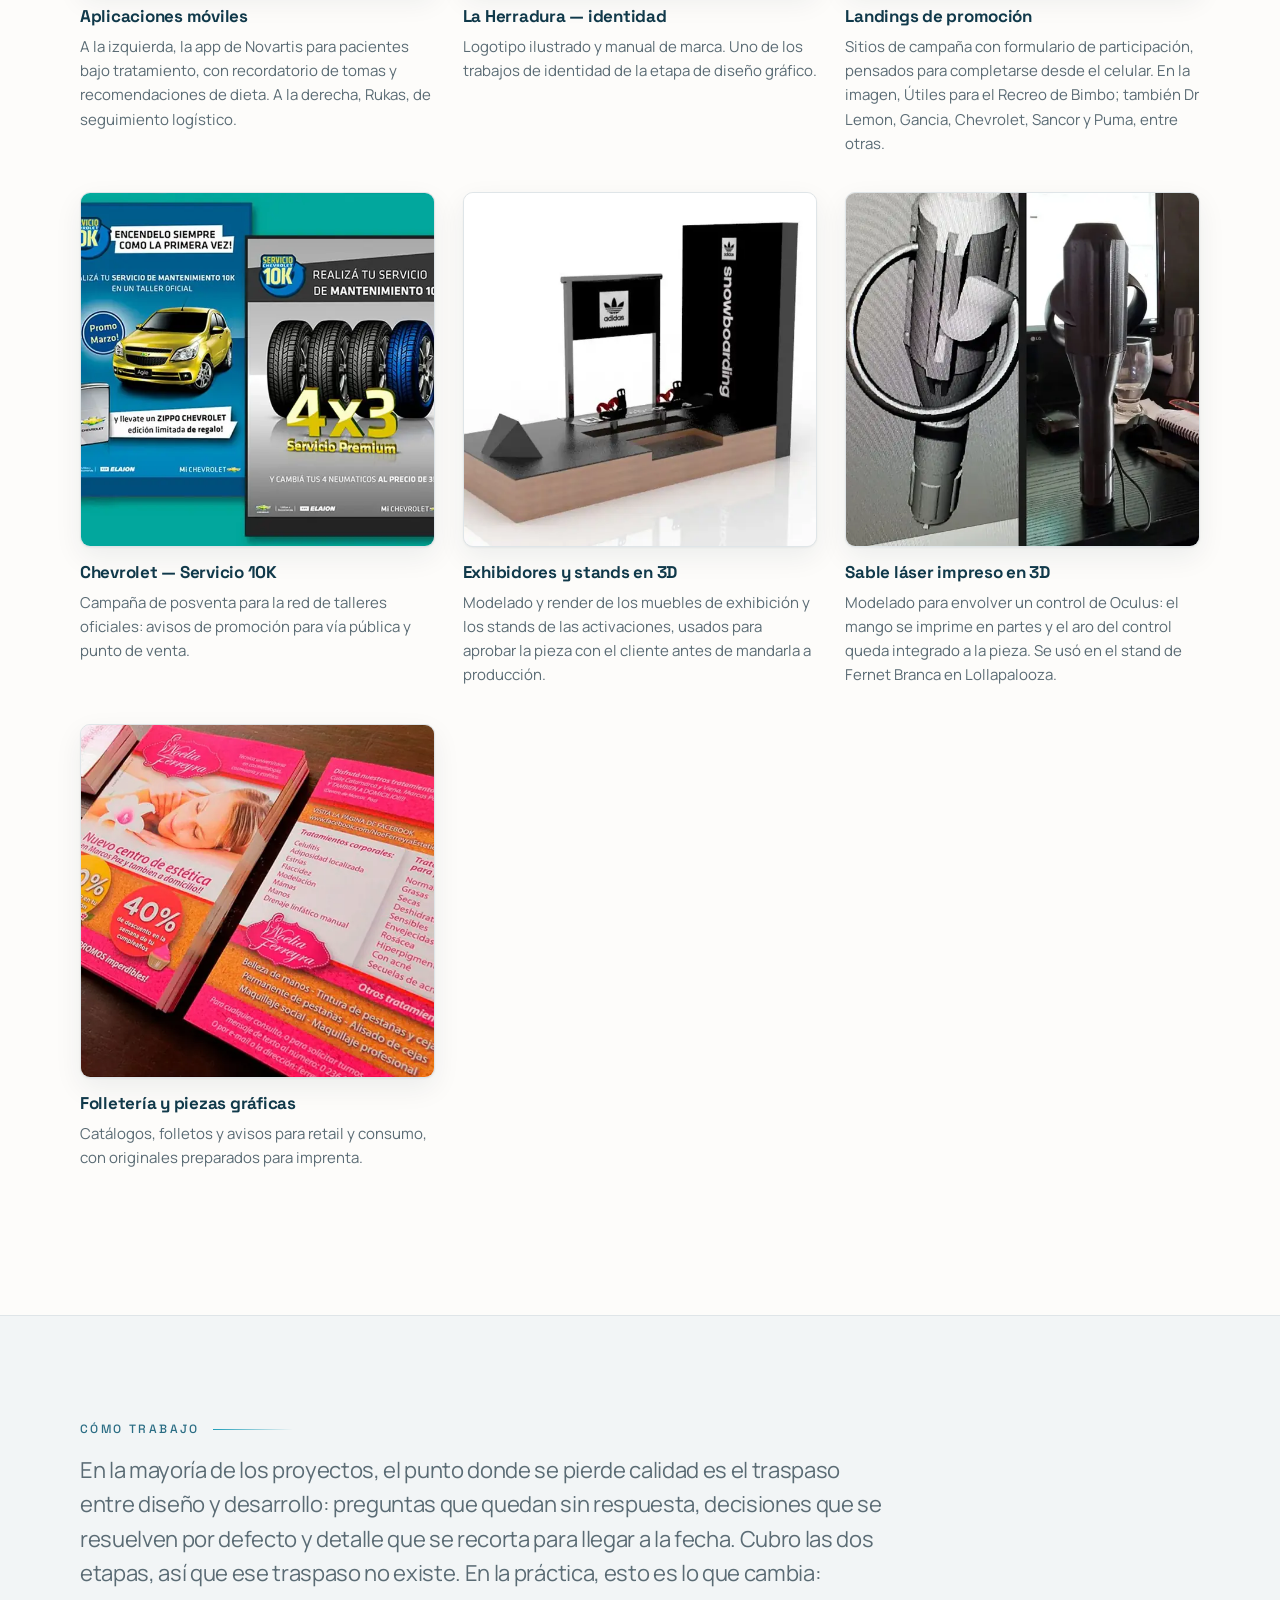
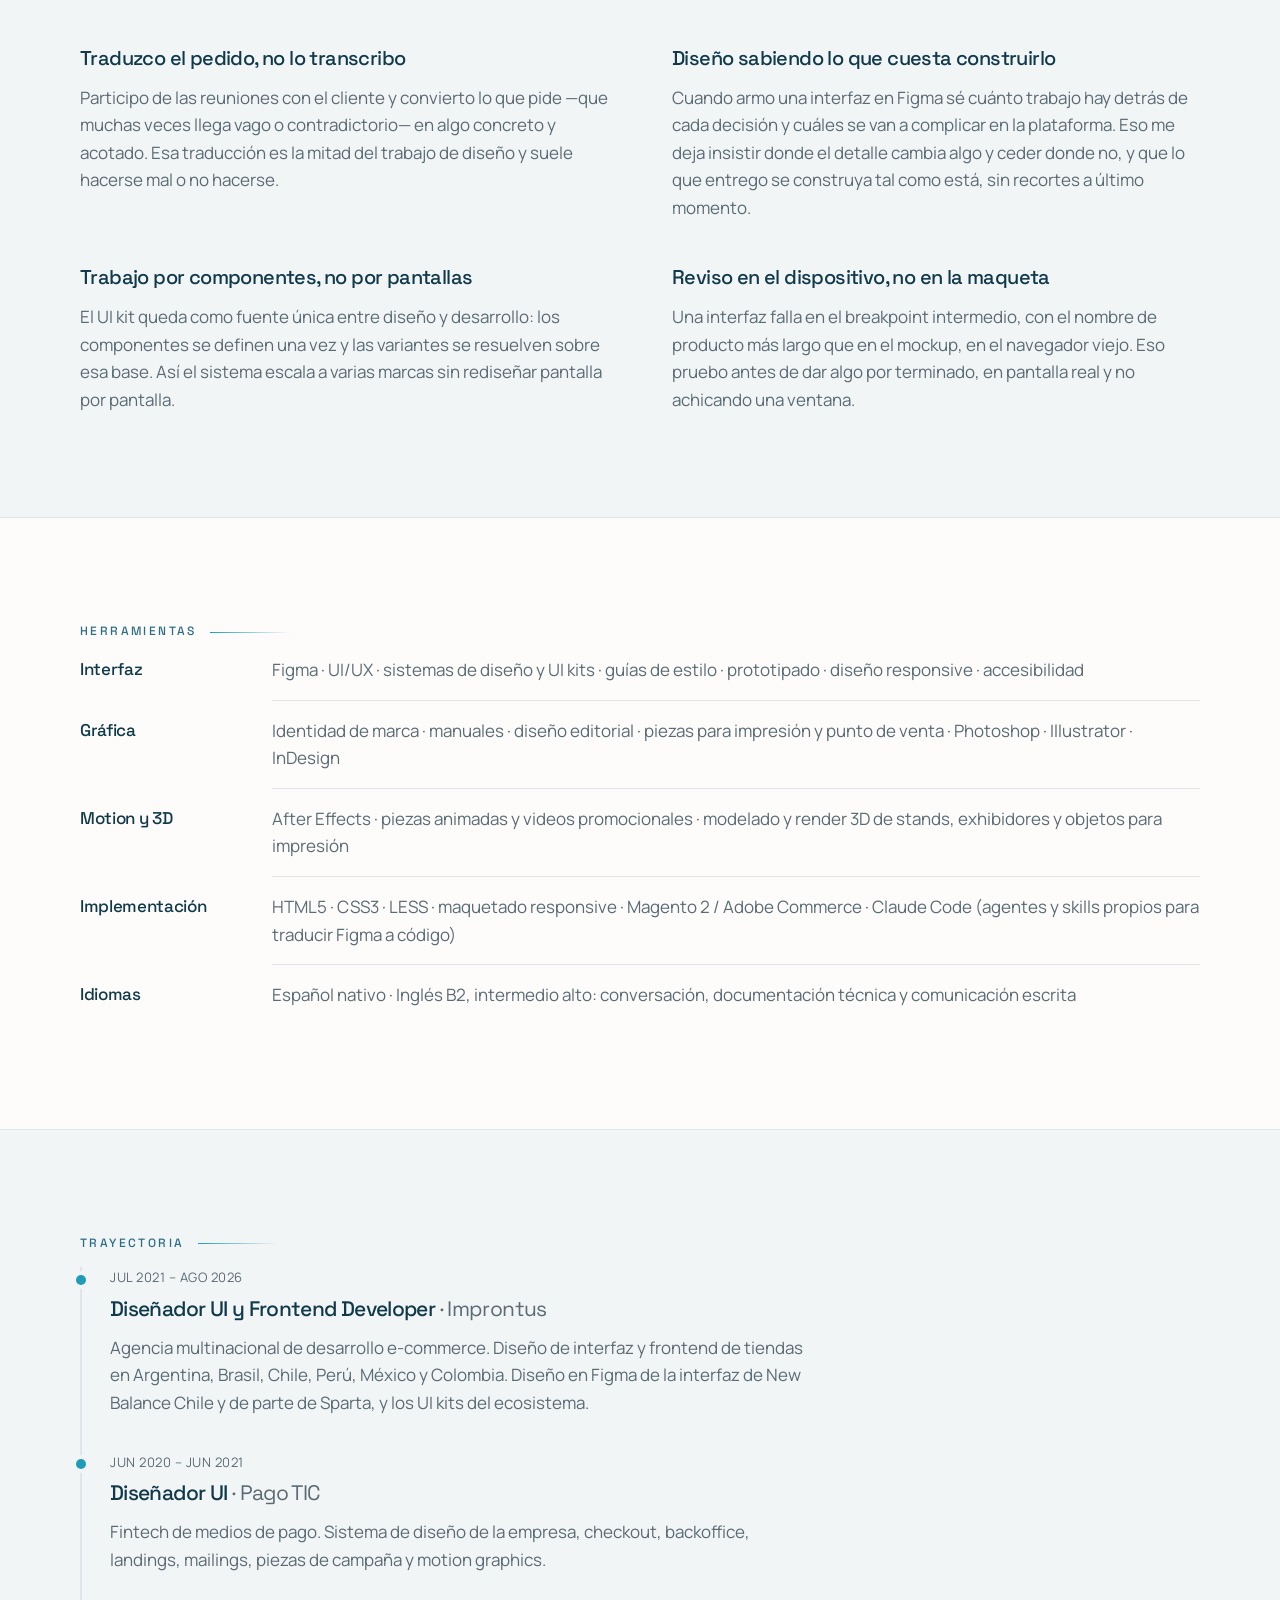
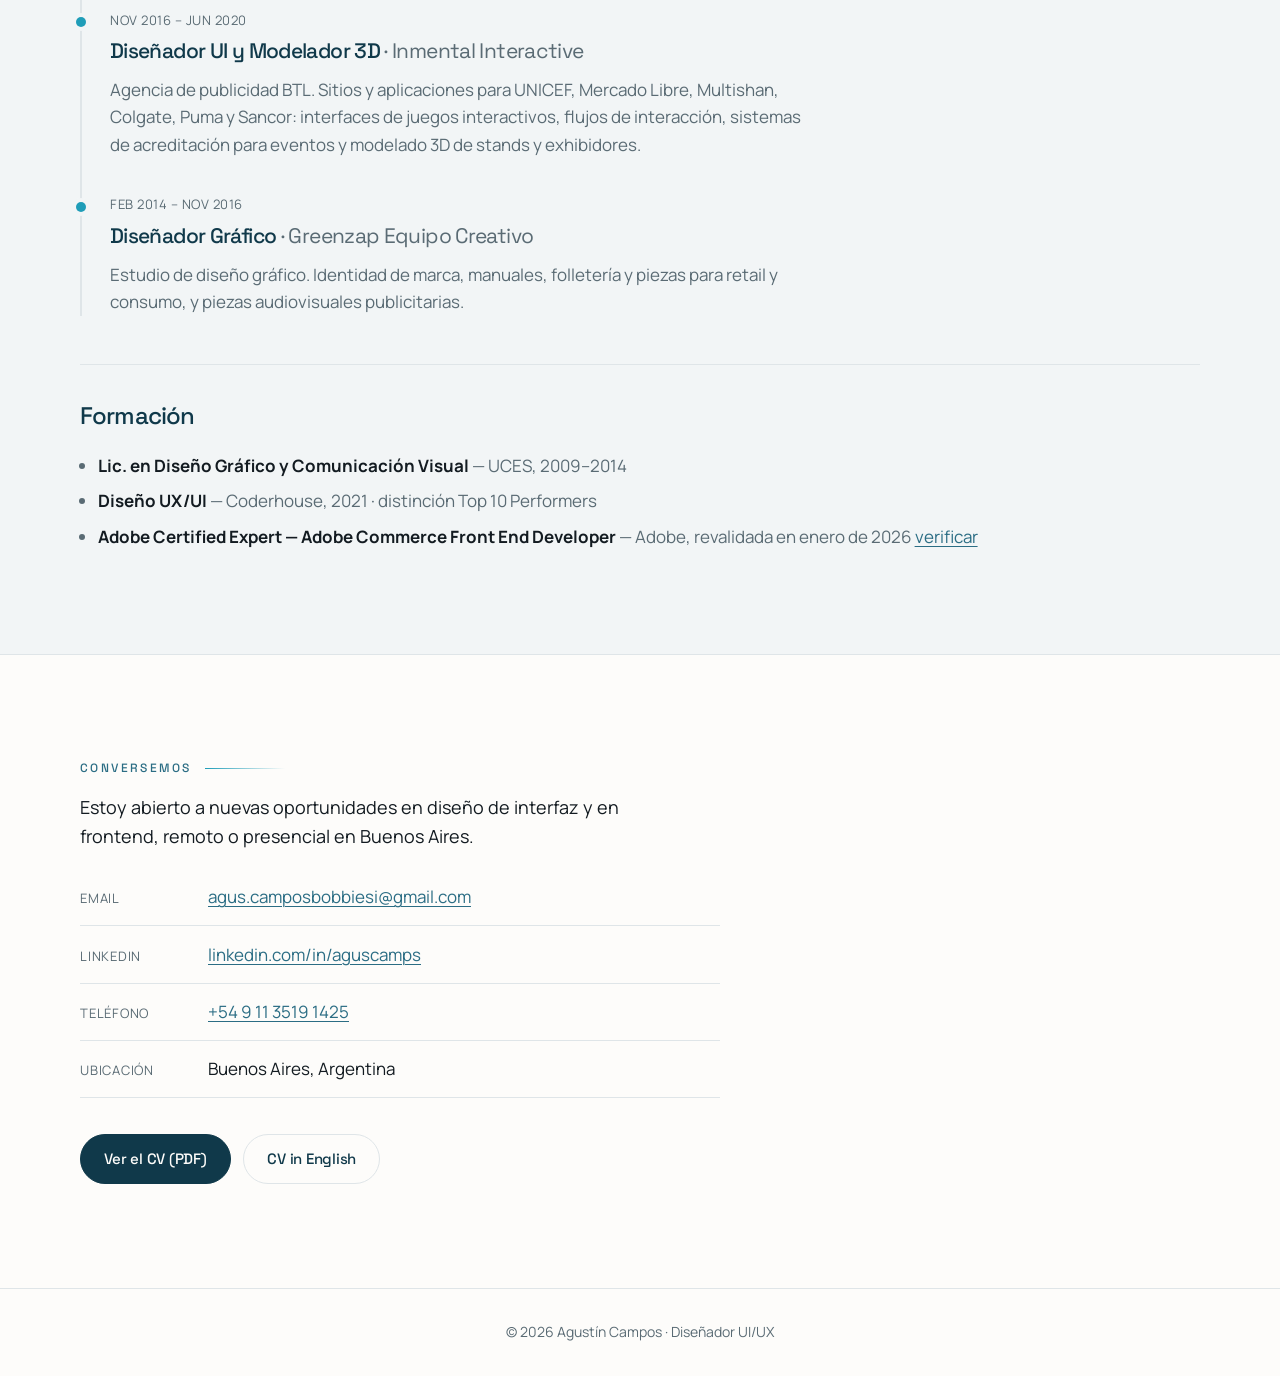
==== commit 9e9f7f72: "Figma en lugar de la Aa, y el selector de color queda en pausa La ficha de tipografía pasa a llevar " ====
--- a/diseno/index.html
+++ b/diseno/index.html
@@ -85,7 +85,7 @@
       </picture>
     </div>
   <ul class="orbe" aria-hidden="true">
-    <li class="orbe__i" data-k=".14" style="--x:66%; --y:22%; --w:3.5rem; --c:#7fd3e6; --t:7s; --d:0s; --r:-5deg"><span>Aa</span></li>
+    <li class="orbe__i" data-k=".14" style="--x:66%; --y:22%; --w:3.5rem; --c:#7fd3e6; --t:7s; --d:0s; --r:-5deg"><span><svg viewBox="0 0 24 24" width="21" height="21" fill="currentColor" aria-hidden="true"><path d="M15.852 8.981h-4.588V0h4.588c2.476 0 4.49 2.014 4.49 4.49s-2.014 4.491-4.49 4.491zM12.735 7.51h3.117c1.665 0 3.019-1.355 3.019-3.019s-1.355-3.019-3.019-3.019h-3.117V7.51zm0 1.471H8.148c-2.476 0-4.49-2.014-4.49-4.49S5.672 0 8.148 0h4.588v8.981zm-4.587-7.51c-1.665 0-3.019 1.355-3.019 3.019s1.354 3.02 3.019 3.02h3.117V1.471H8.148zm4.587 15.019H8.148c-2.476 0-4.49-2.014-4.49-4.49s2.014-4.49 4.49-4.49h4.588v8.98zM8.148 8.981c-1.665 0-3.019 1.355-3.019 3.019s1.355 3.019 3.019 3.019h3.117V8.981H8.148zM8.172 24c-2.489 0-4.515-2.014-4.515-4.49s2.014-4.49 4.49-4.49h4.588v4.441c0 2.503-2.047 4.539-4.563 4.539zm-.024-7.51a3.023 3.023 0 0 0-3.019 3.019c0 1.665 1.365 3.019 3.044 3.019 1.705 0 3.093-1.376 3.093-3.068v-2.97H8.148zm7.704 0h-.098c-2.476 0-4.49-2.014-4.49-4.49s2.014-4.49 4.49-4.49h.098c2.476 0 4.49 2.014 4.49 4.49s-2.014 4.49-4.49 4.49zm-.097-7.509c-1.665 0-3.019 1.355-3.019 3.019s1.355 3.019 3.019 3.019h.098c1.665 0 3.019-1.355 3.019-3.019s-1.355-3.019-3.019-3.019h-.098z"/></svg></span></li>
     <li class="orbe__i" data-k=".22" style="--x:79%; --y:9%; --w:3rem; --c:#a8b6ff; --t:8.5s; --d:.6s; --r:6deg"><span><svg viewBox="0 0 24 24" width="22" height="22" fill="none" stroke="currentColor" stroke-width="1.8" stroke-linecap="round" stroke-linejoin="round" aria-hidden="true"><path d="M12 19l7-7 3 3-7 7-3-3z"/><path d="M18 13l-1.5-7.5L2 2l3.5 14.5L13 18z"/><path d="M2 2l7.6 7.6"/><circle cx="11" cy="11" r="2"/></svg></span></li>
     <li class="orbe__i" data-k=".26" style="--x:70%; --y:34%; --w:3rem; --c:#9fe8b8; --t:8s; --d:.9s; --r:5deg"><span>UI</span></li>
   </ul>
--- a/css/style.css
+++ b/css/style.css
@@ -113,10 +113,12 @@
 /* El selector flota en el margen izquierdo, en vertical: está a mano sin
    ocupar lugar en la barra, que ya va justa. */
 .tema {
+  /* En pausa hasta definir las paletas: para volver a mostrarlo, flex */
+  display: none;
   /* Se apoya en el borde de la columna de contenido, nunca sobre el texto */
   position: fixed; left: calc((100vw - var(--wrap)) / 2 - 2.9rem); top: 50%;
   transform: translateY(-50%); z-index: 40;
-  display: flex; flex-direction: column; gap: .55rem;
+  flex-direction: column; gap: .55rem;
   padding: .6rem .48rem; border-radius: 999px;
   background: color-mix(in srgb, var(--bg) 74%, transparent);
   border: 1px solid var(--line);
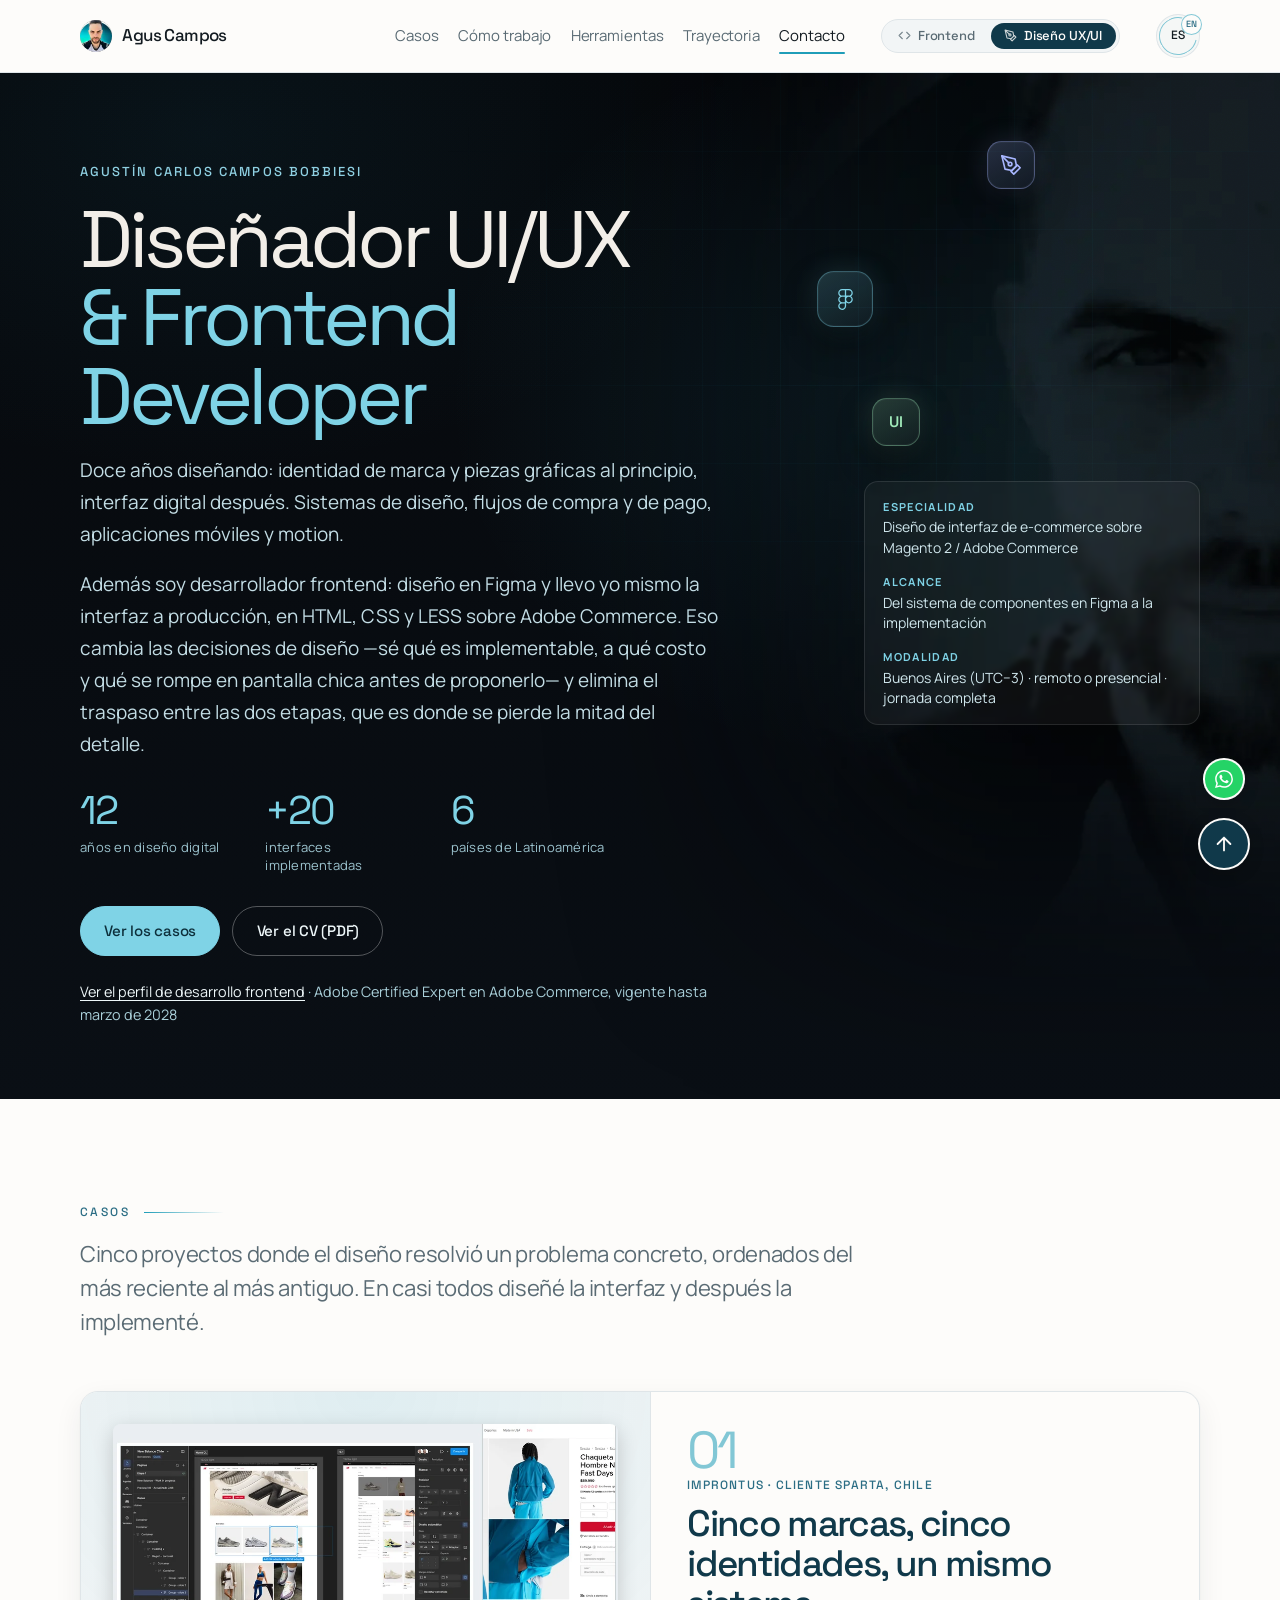
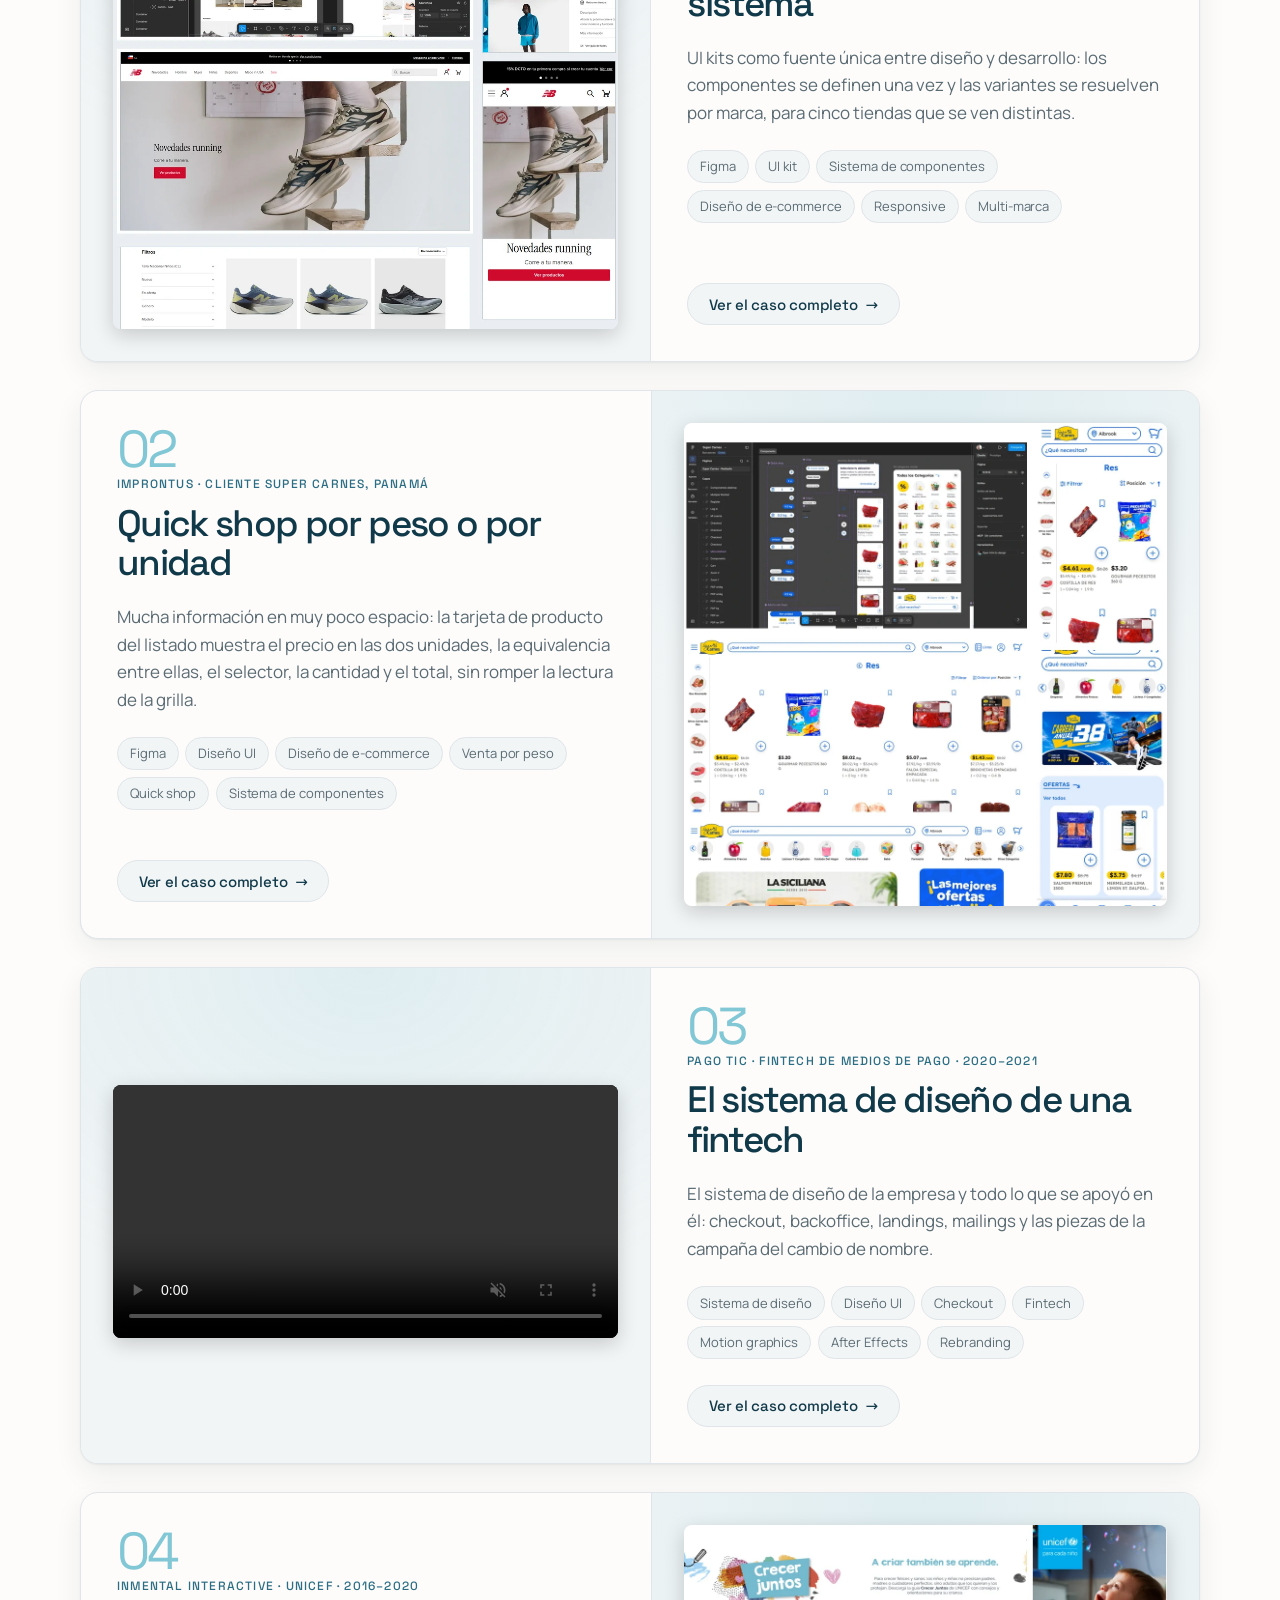
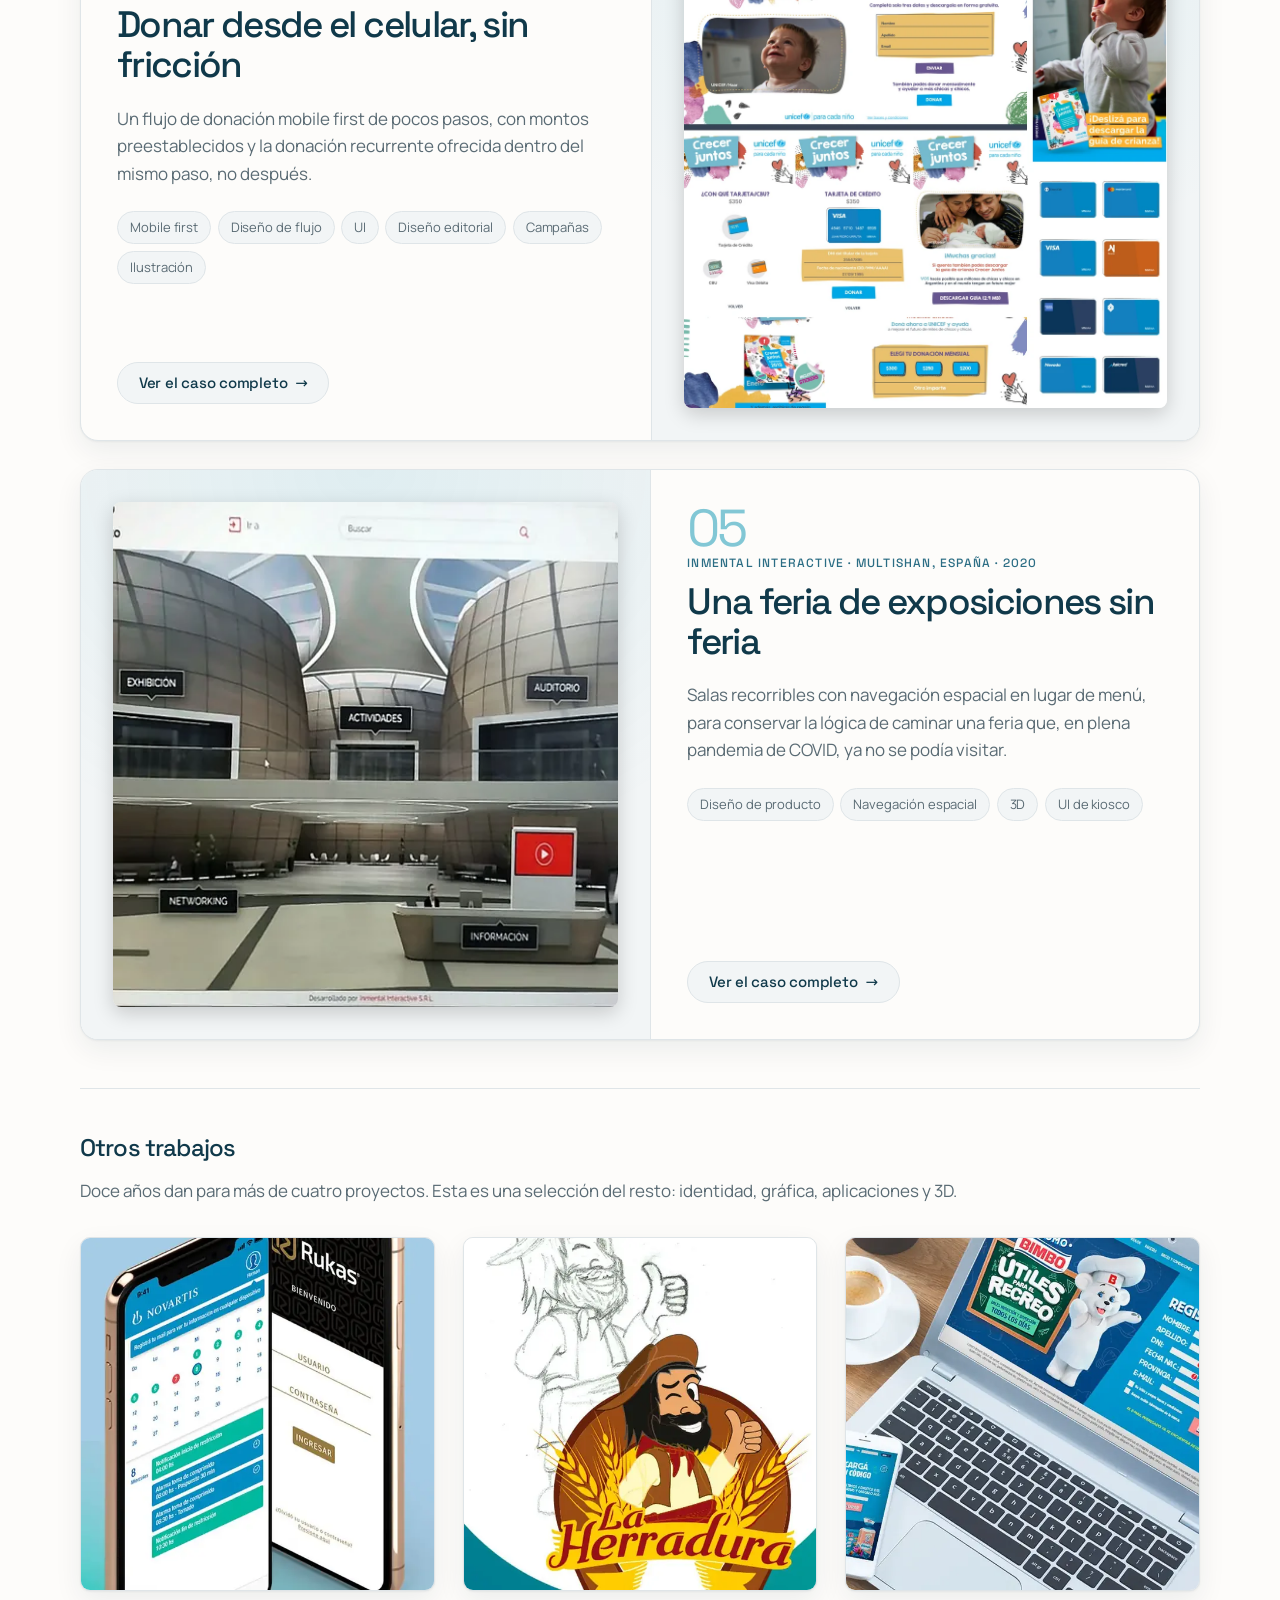
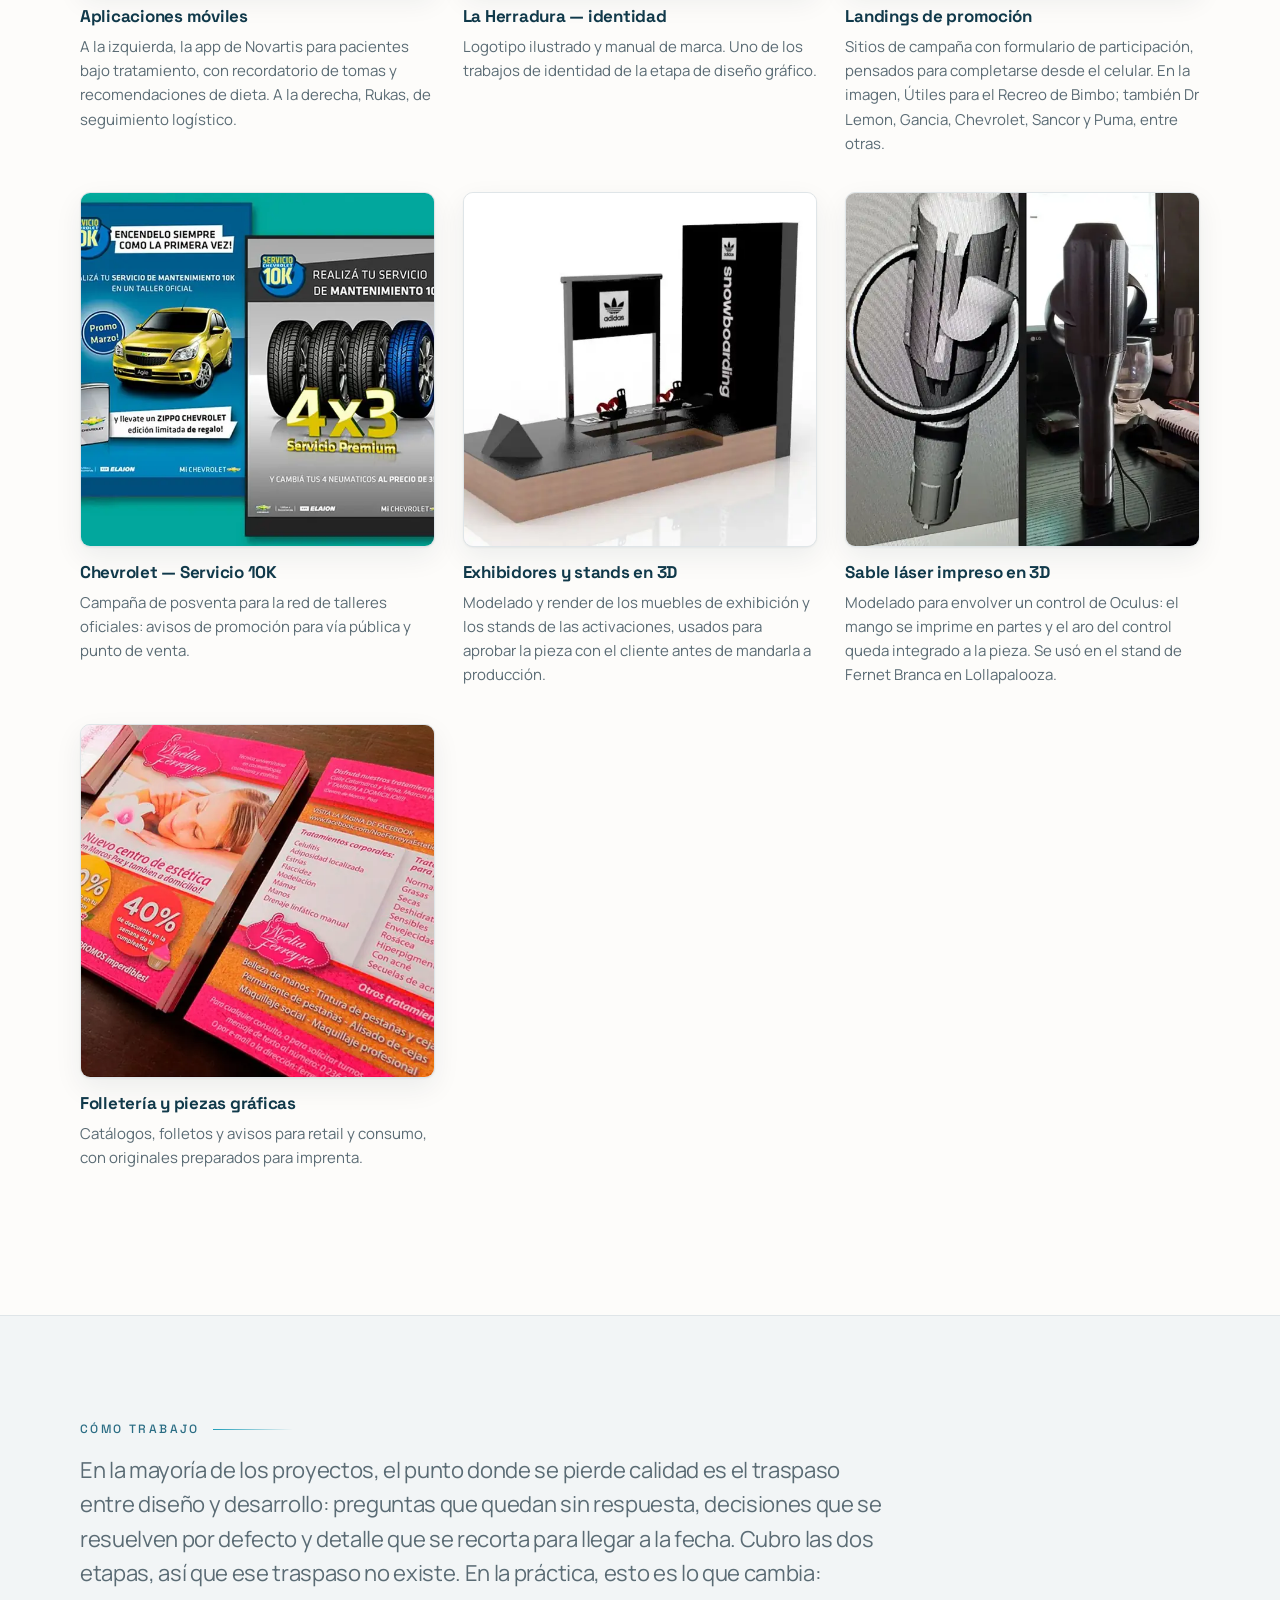
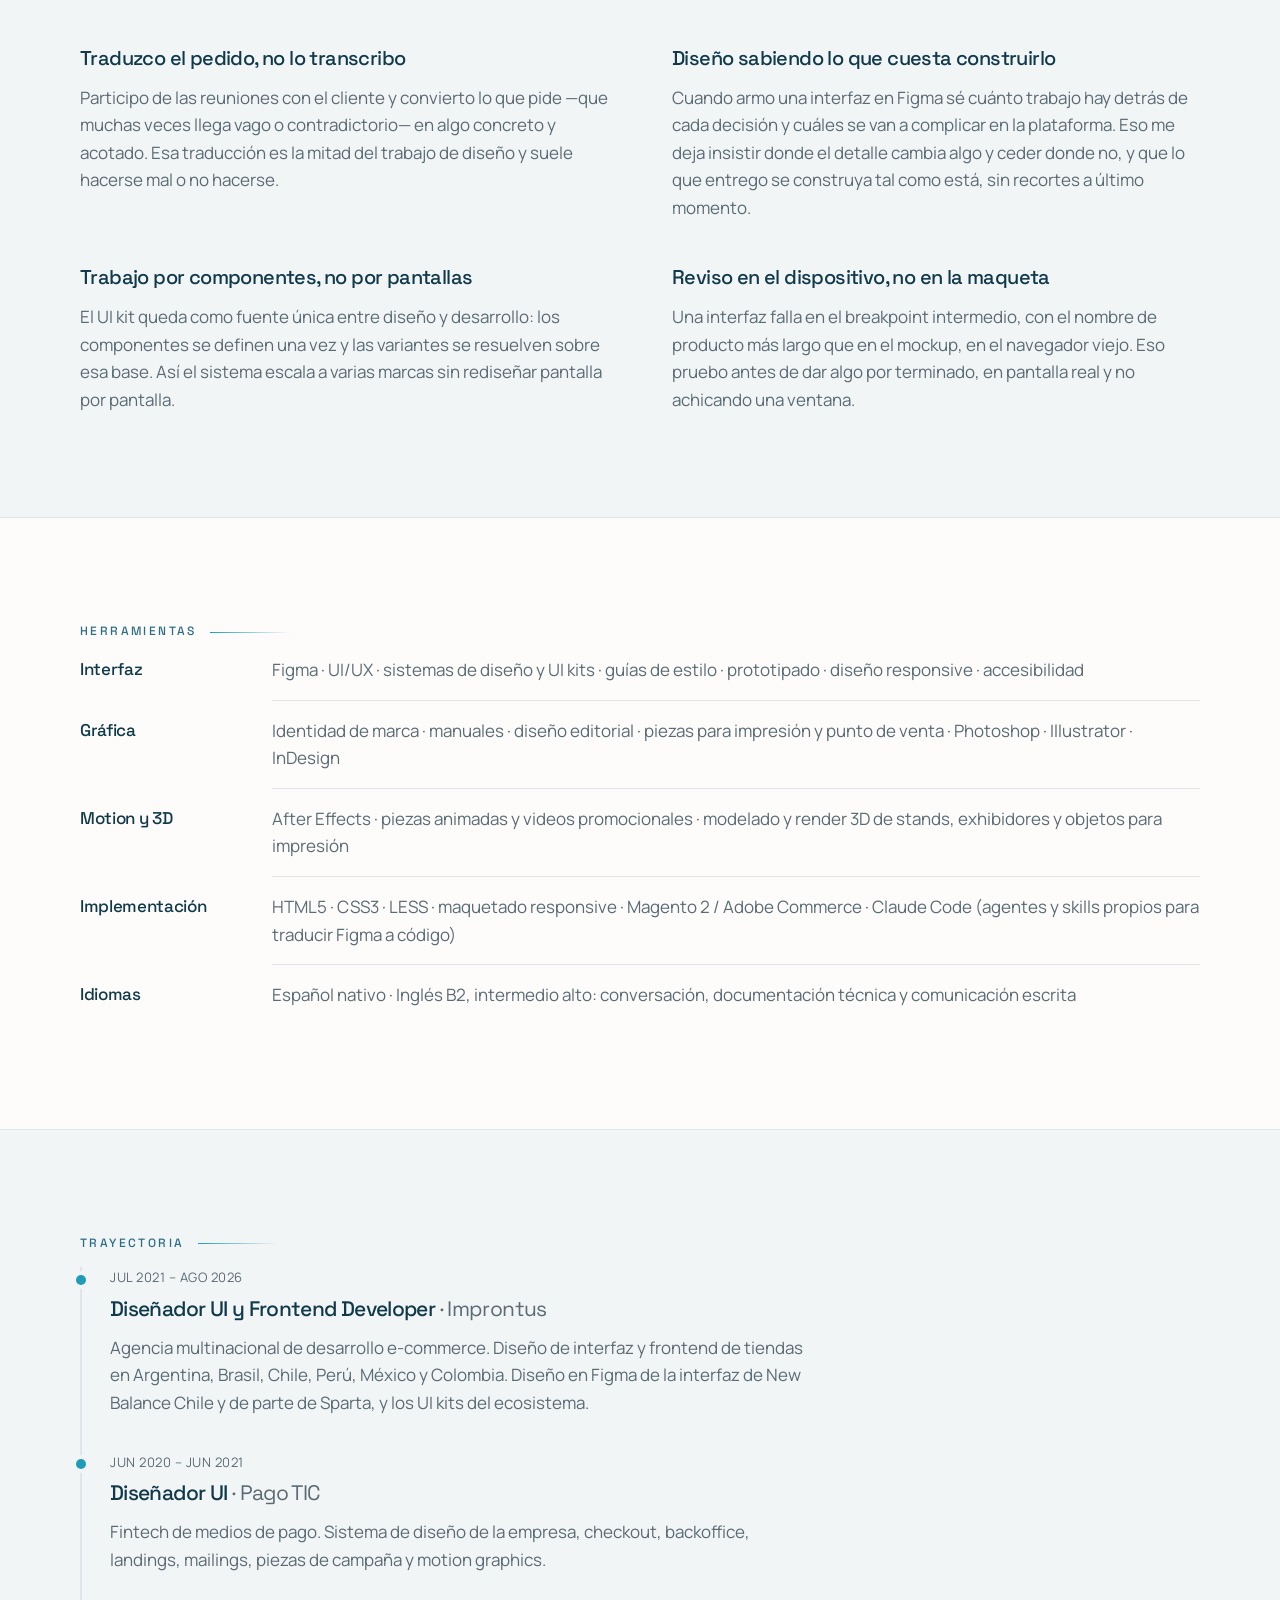
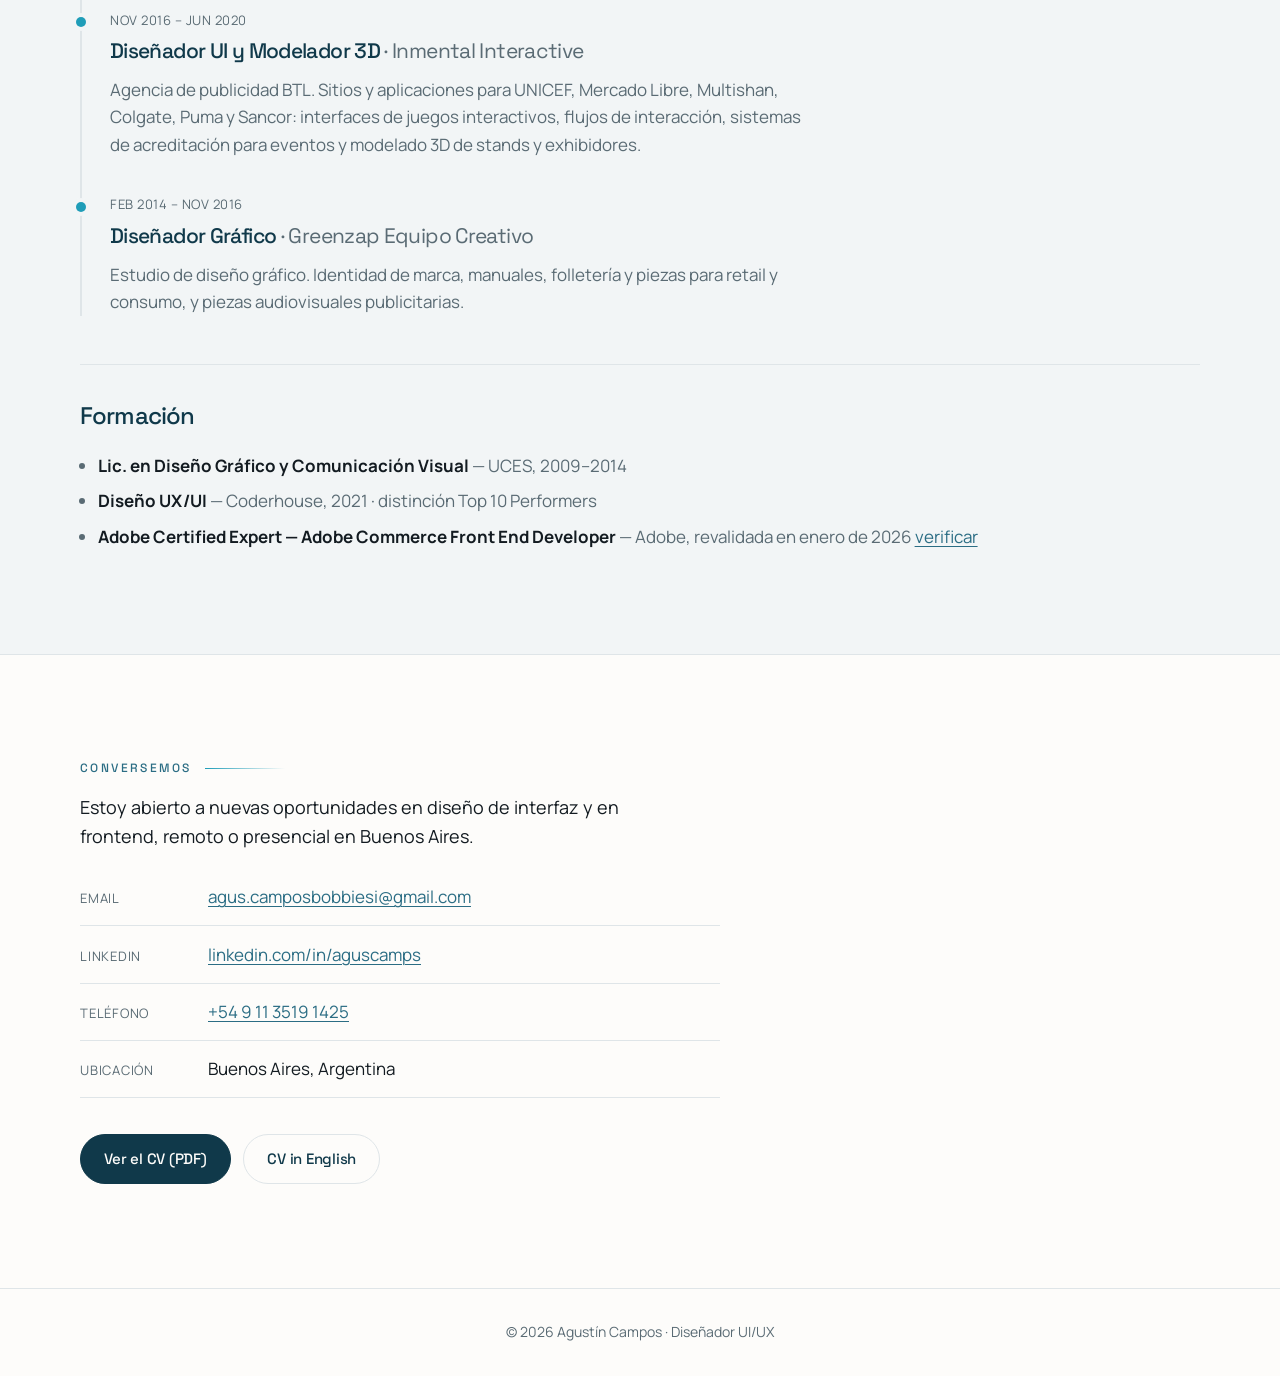
==== commit ba207861: "Las capturas que abren el sitio lo dicen al pasar por encima Nada distinguía una captura que abre el" ====
--- a/diseno/index.html
+++ b/diseno/index.html
@@ -156,7 +156,7 @@
             <figcaption>El archivo en Figma: capas nombradas, contenedores anidados y diseño automático.</figcaption>
           </figure>
           <figure>
-            <a href="https://www.newbalance.cl" target="_blank" rel="noopener">
+            <a href="https://www.newbalance.cl" target="_blank" rel="noopener" data-ver="Ver el sitio ↗">
               <img src="../img/newbalance-home.webp"
                    srcset="../img/newbalance-home-800.webp 800w, ../img/newbalance-home.webp 1600w" sizes="(max-width: 900px) 92vw, 1200px" width="1600" height="1000" loading="lazy"
                    alt="Home de newbalance.cl, tienda oficial de New Balance en Chile: banner de running y grilla de zapatillas destacadas.">
@@ -176,7 +176,7 @@
             <figcaption>El archivo en Figma: el catálogo, sus componentes de producto y la landing.</figcaption>
           </figure>
           <figure>
-            <a href="https://www.sparta.cl" target="_blank" rel="noopener">
+            <a href="https://www.sparta.cl" target="_blank" rel="noopener" data-ver="Ver el sitio ↗">
               <img src="../img/sparta-home.webp"
                    srcset="../img/sparta-home-800.webp 800w, ../img/sparta-home.webp 1600w" sizes="(max-width: 900px) 92vw, 1200px" width="1600" height="1000" loading="lazy"
                    alt="Home de sparta.cl: navegación por deporte, banner de campaña y carrusel con las marcas del catálogo.">
@@ -253,7 +253,7 @@
             <figcaption>Dos versiones de home, completa y mínima, para que la campaña no fuera condición del layout.</figcaption>
           </figure>
           <figure>
-            <a href="https://supercarnes.com" target="_blank" rel="noopener">
+            <a href="https://supercarnes.com" target="_blank" rel="noopener" data-ver="Ver el sitio ↗">
               <img src="../img/sc-plp.webp"
                    srcset="../img/sc-plp-800.webp 800w, ../img/sc-plp.webp 1472w" sizes="(max-width: 900px) 92vw, 1200px" width="1472" height="812" loading="lazy"
                    alt="Listado de carnes de res en supercarnes.com: cada tarjeta de producto muestra el precio por unidad y por kilo, la equivalencia entre las dos y el botón para agregar.">
--- a/css/style.css
+++ b/css/style.css
@@ -442,11 +442,32 @@
 .modal__cuerpo .carrusel,
 .modal__cuerpo .case__media > figure { min-width: 0; }
 
-/* Dentro del modal, las capturas del sitio en producción son enlaces */
-.modal__cuerpo .case__media a { display: block; }
-.modal__cuerpo .case__media a img { transition: opacity .2s ease; }
-.modal__cuerpo .case__media a:hover img,
-.modal__cuerpo .case__media a:focus-visible img { opacity: .86; }
+/* Las capturas del sitio en producción son enlaces. Al pasar por encima se
+   dice adónde llevan: sin eso, nada distingue una captura que abre el sitio
+   de una que no. */
+.case__media a { position: relative; display: block; }
+.case__media a img { transition: opacity .2s ease; }
+.case__media a:hover img,
+.case__media a:focus-visible img { opacity: .78; }
+.case__media a::after {
+  content: attr(data-ver);
+  position: absolute; left: 50%; top: 50%;
+  transform: translate(-50%, -50%) scale(.94);
+  padding: .62rem 1.15rem; border-radius: 999px; white-space: nowrap;
+  font-family: var(--display); font-size: .9375rem; font-weight: 500;
+  letter-spacing: -.01em;
+  color: var(--bg); background: color-mix(in srgb, var(--deep) 94%, transparent);
+  box-shadow: 0 10px 30px rgba(0, 0, 0, .35);
+  opacity: 0; pointer-events: none;
+  transition: opacity .18s ease, transform .18s ease;
+}
+.case__media a:hover::after,
+.case__media a:focus-visible::after {
+  opacity: 1; transform: translate(-50%, -50%) scale(1);
+}
+@media (prefers-reduced-motion: reduce) {
+  .case__media a::after { transition: opacity .18s ease; }
+}
 .case > .case__media video { background: #000; }
 
 .case__body { padding: clamp(1.5rem, 3vw, 2.25rem); display: flex; flex-direction: column; }
@@ -586,16 +607,18 @@
 /* ── Burbujas flotantes (WhatsApp + volver arriba) ──────── */
 .burbujas {
   position: fixed; right: clamp(1rem, 3vw, 2rem); bottom: clamp(1rem, 3vw, 2rem); z-index: 60;
-  display: grid; gap: .7rem; justify-items: center;
+  display: grid; gap: 1.4rem; justify-items: center;
 }
 .burbuja {
   display: grid; place-items: center; width: 3rem; height: 3rem; border-radius: 50%;
+  /* WhatsApp es el atajo secundario: va más chico que el de volver arriba */
   text-decoration: none;
   box-shadow: 0 0 0 2px var(--bg), 0 4px 16px rgba(0,0,0,.25);
   transition: transform .15s, background .15s, filter .15s;
 }
 .burbuja:hover { transform: translateY(-2px); }
-.burbuja--wa { background: #25D366; color: #fff; }
+.burbuja--wa { width: 2.35rem; height: 2.35rem; background: #25D366; color: #fff; }
+.burbuja--wa svg { width: 18px; height: 18px; }
 .burbuja--wa:hover { background: #1eb455; color: #fff; }
 .burbuja--top { background: var(--deep); color: var(--bg); }
 .burbuja--top:hover { background: var(--mid); color: var(--bg); }
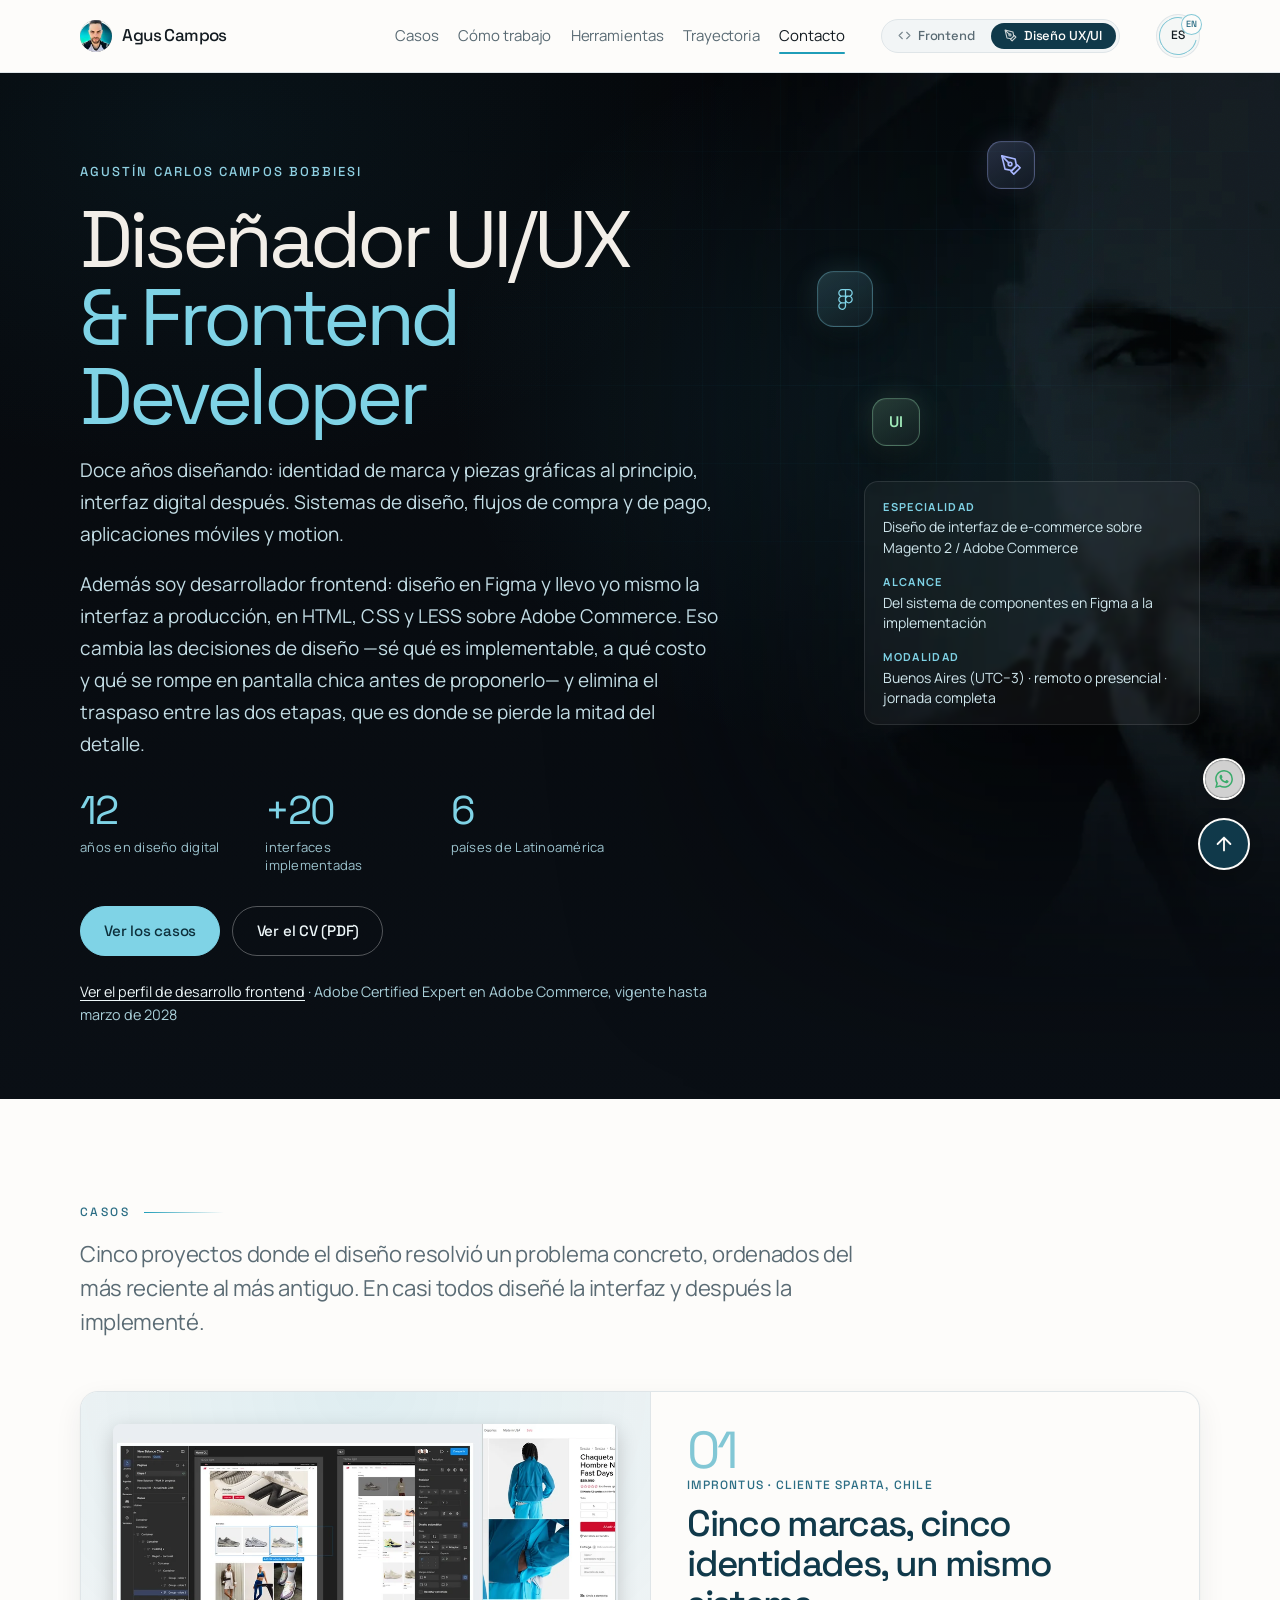
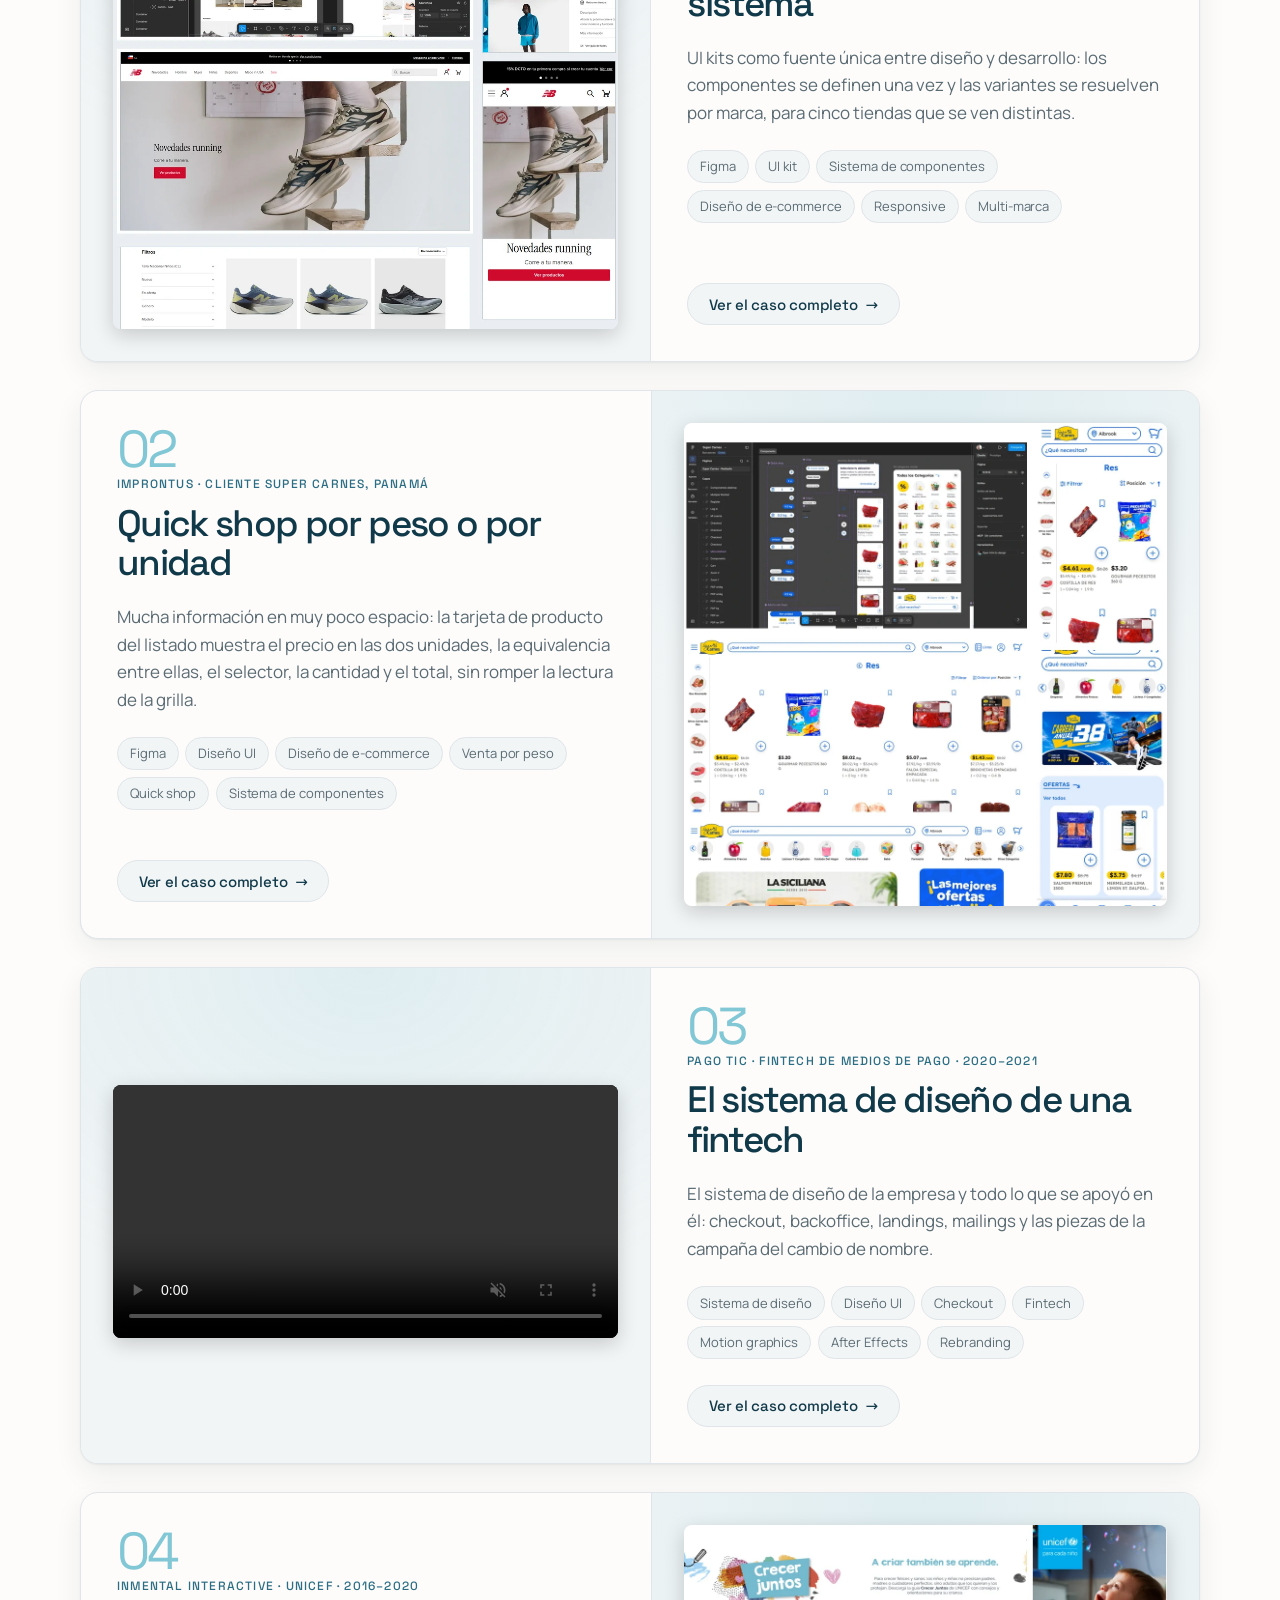
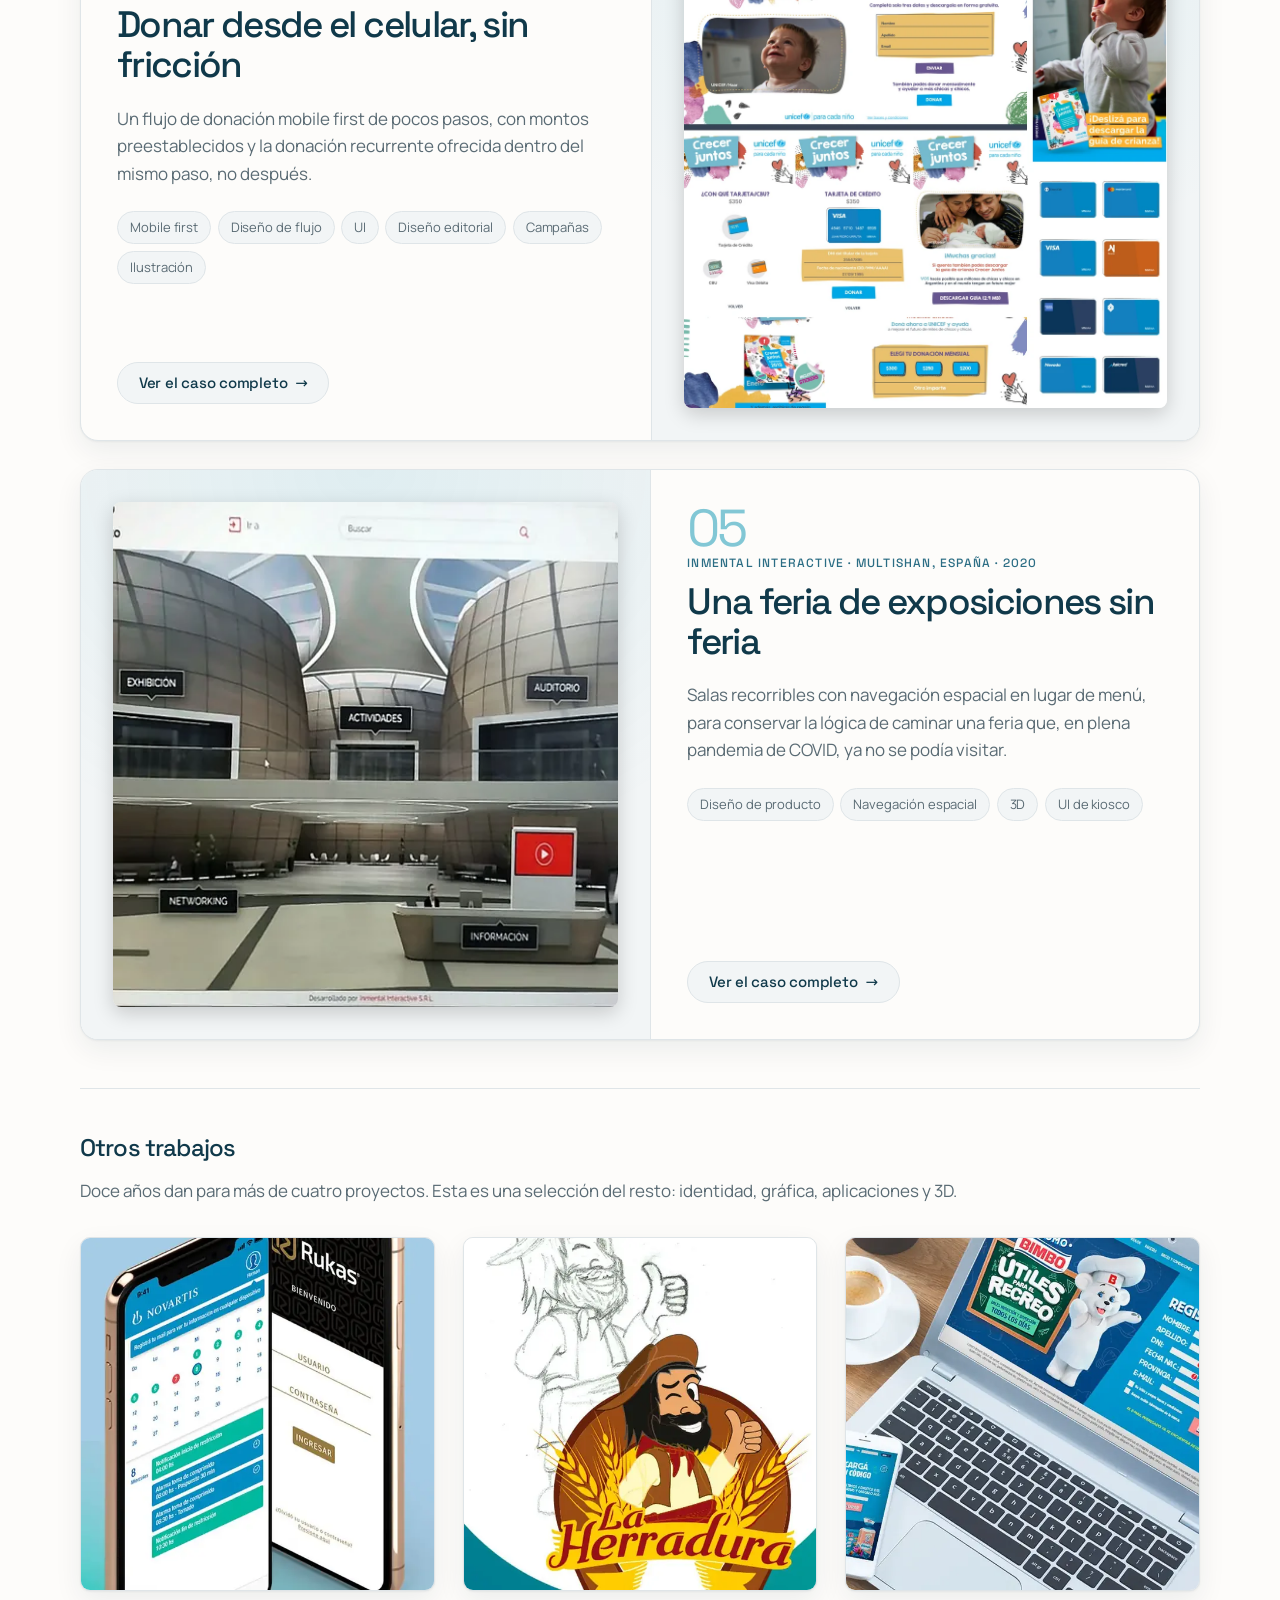
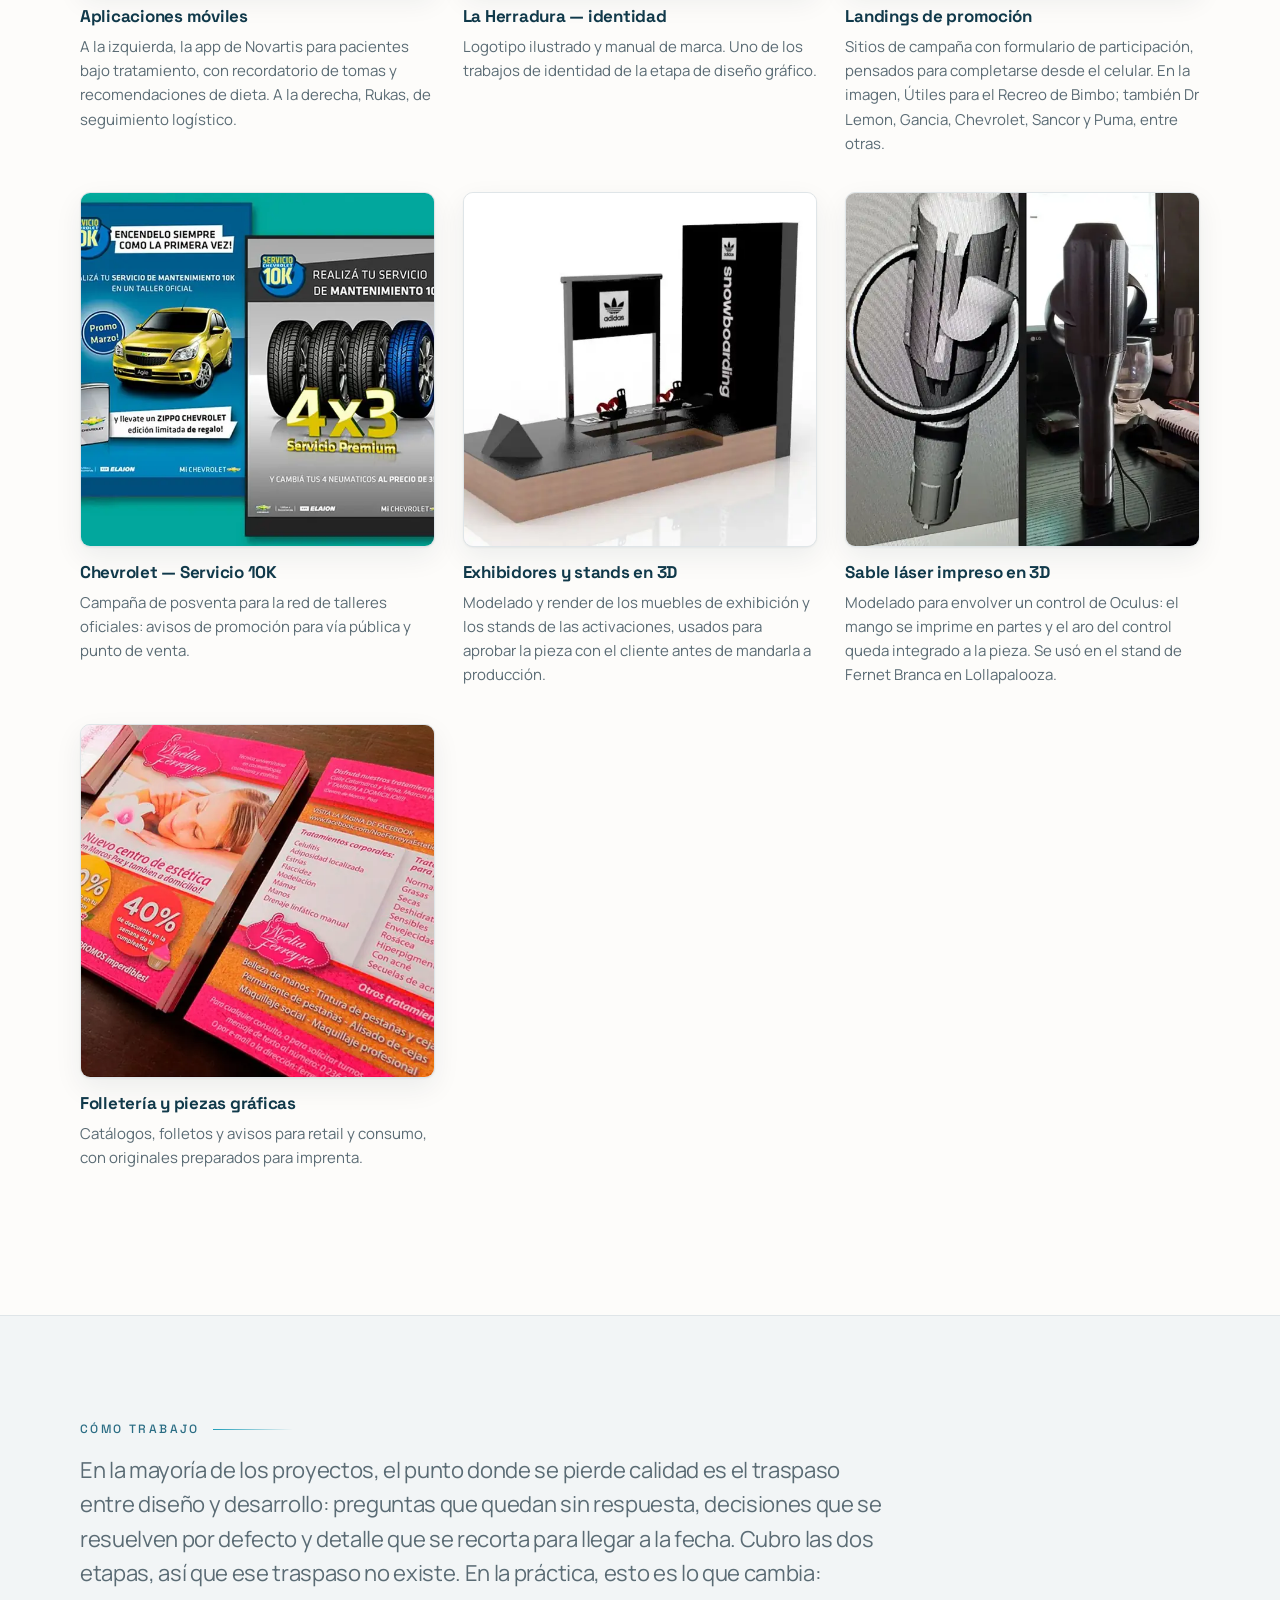
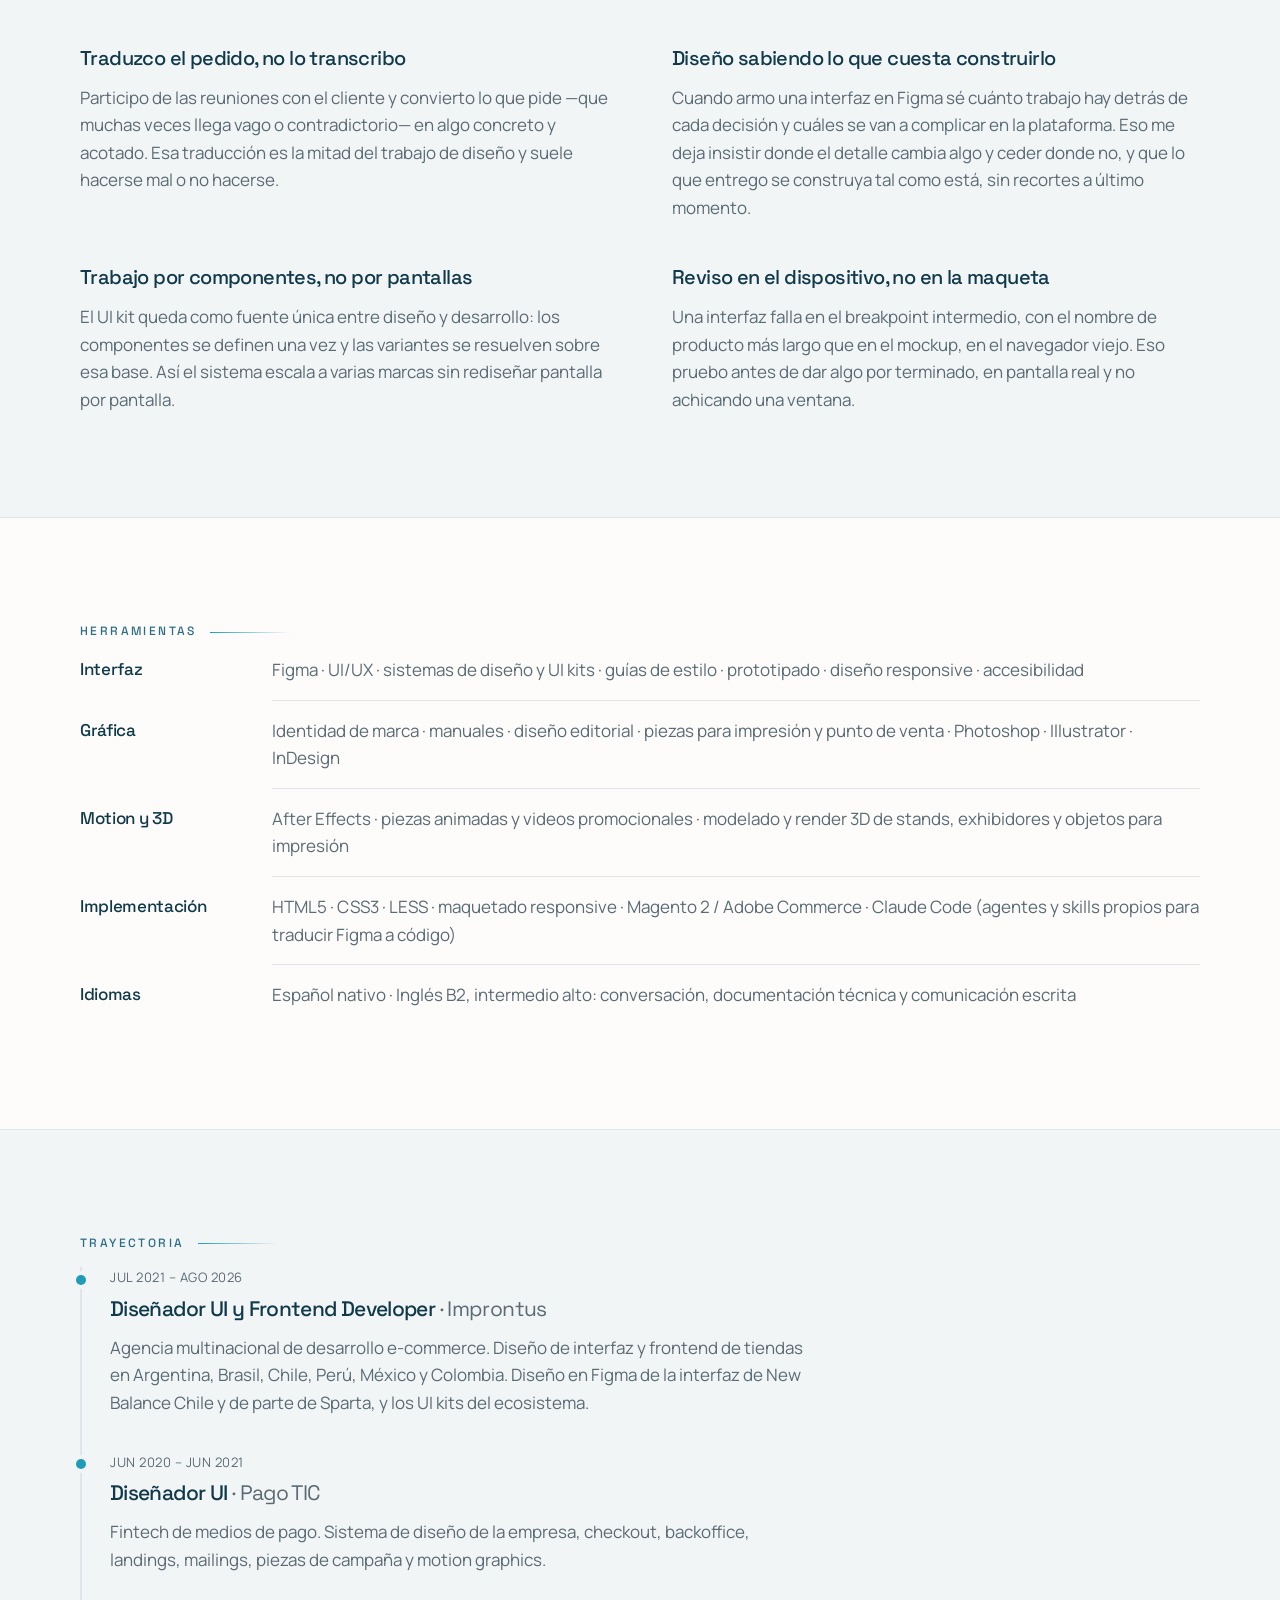
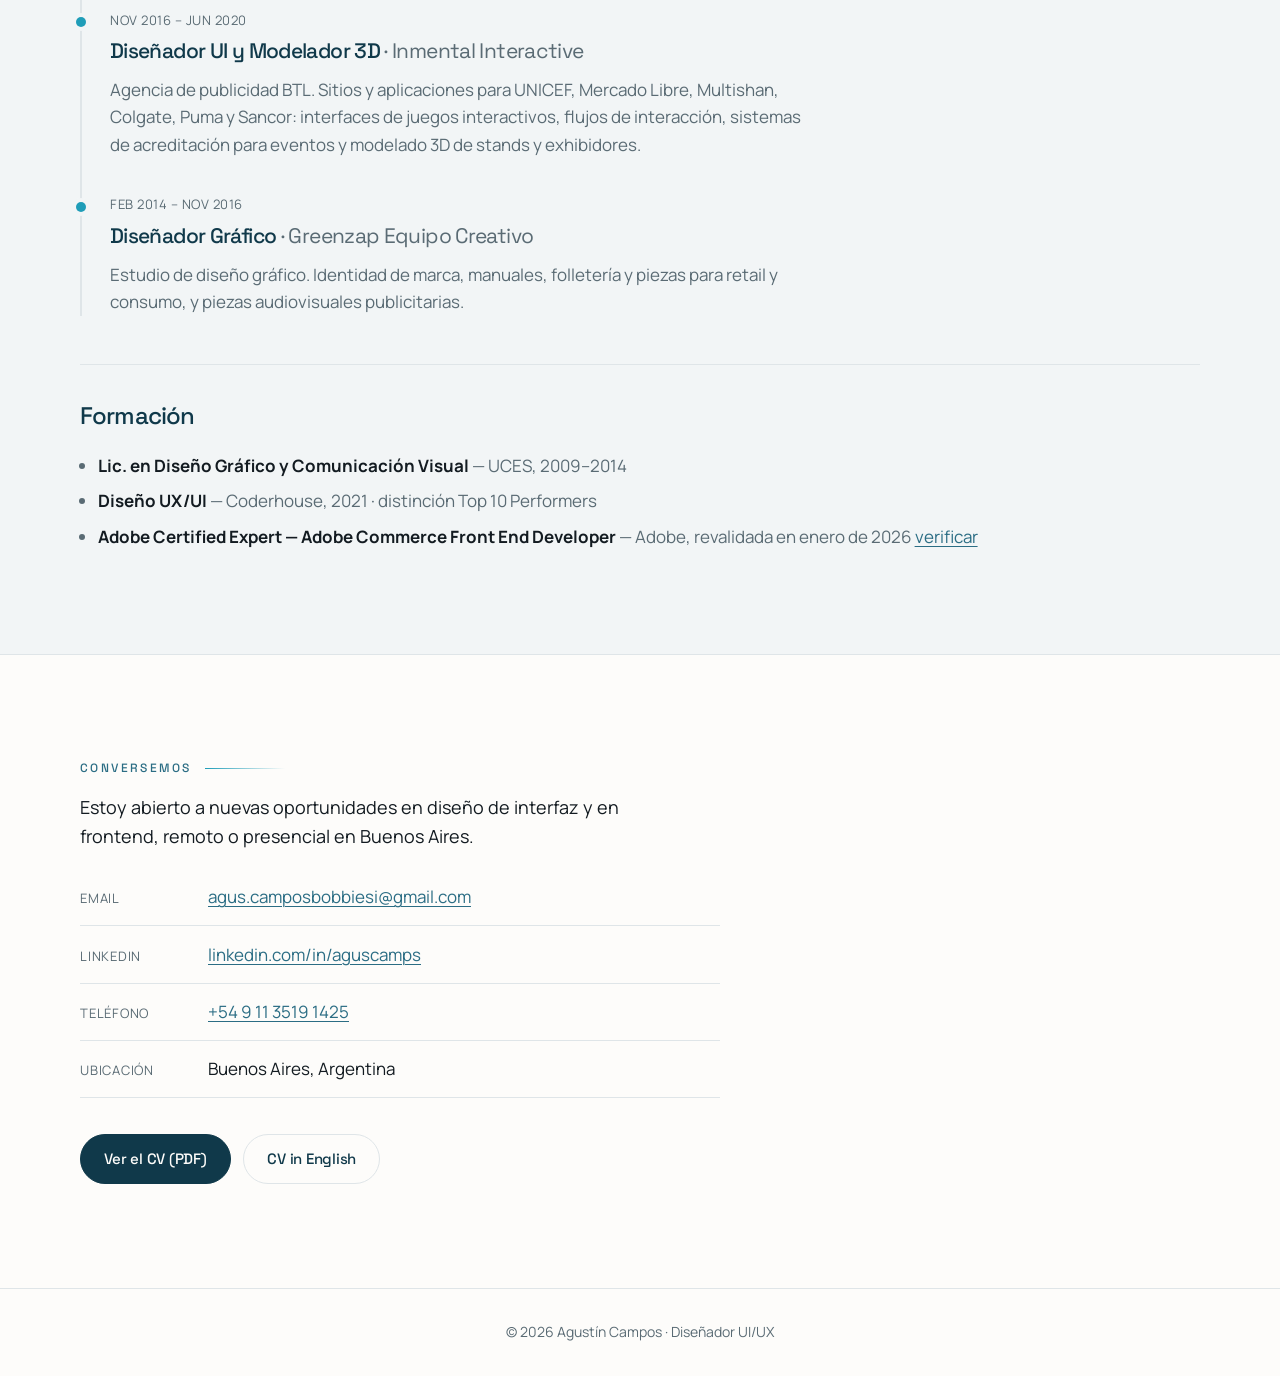
==== commit 8703086e: "Super Carnes: la oración del desafío deja de repetir la lista Enumeraba los mismos cinco datos que y" ====
--- a/diseno/index.html
+++ b/diseno/index.html
@@ -273,7 +273,7 @@
             <dd>Super Carnes es una cadena de supermercados panameña con foco en carnicería. Pidieron un sitio de compra ágil y un diseño contemporáneo, que no se leyera como un e-commerce tradicional.</dd>
 
             <dt>El problema</dt>
-            <dd>Una tarjeta de producto asume un precio fijo por unidad y acá eso no alcanzaba. El catálogo mezcla cortes que se venden por kilo con productos de despensa que se venden por unidad, y además un mismo producto puede agregarse por peso o por unidad según lo que prefiera el cliente. El desafío fue meter toda esa información junta (el precio en las dos unidades, la equivalencia entre una y otra, el selector, la cantidad y el total de esa cantidad) en el espacio de una tarjeta de producto, sin convertir la pantalla en un formulario y sin que el listado pierda la calma.</dd>
+            <dd>Una tarjeta de producto asume un precio fijo por unidad y acá eso no alcanzaba. El catálogo mezcla cortes que se venden por kilo con productos de despensa que se venden por unidad, y además un mismo producto puede agregarse por peso o por unidad según lo que prefiera el cliente. El desafío era de densidad: cinco datos que dependen entre sí conviviendo en una tarjeta que se repite decenas de veces en la grilla y todavía tiene que leerse de un vistazo. Uno de más y la pantalla se vuelve un formulario; uno de menos y el cliente agrega sin saber cuánto va a pagar.</dd>
 
             <dt>Qué hice</dt>
             <dd>Diseñé la interfaz completa del rediseño: home en dos versiones, listado con compra rápida desde la tarjeta, ficha de producto, carrito, checkout en dos pasos, cuenta, listas y autenticación, sobre una librería de componentes con estilos de texto y color propios. La decisión de fondo fue tratar la unidad de venta como una variante del producto y no como un caso especial: la ficha se diseñó en versiones por unidad, por kilo y por las dos, cada una con su estado en oferta.</dd>
--- a/css/style.css
+++ b/css/style.css
@@ -617,9 +617,20 @@
   transition: transform .15s, background .15s, filter .15s;
 }
 .burbuja:hover { transform: translateY(-2px); }
-.burbuja--wa { width: 2.35rem; height: 2.35rem; background: #25D366; color: #fff; }
+/* El verde de WhatsApp gritaba más que cualquier cosa de la página. Queda
+   discreto, apoyado en el ícono para que se entienda, y muestra su color
+   recién al pasar por encima. */
+.burbuja--wa {
+  width: 2.35rem; height: 2.35rem;
+  background: color-mix(in srgb, var(--bg) 82%, transparent);
+  border: 1px solid color-mix(in srgb, var(--ink) 16%, transparent);
+  color: color-mix(in srgb, #25D366 62%, var(--ink-2));
+  backdrop-filter: blur(6px);
+}
 .burbuja--wa svg { width: 18px; height: 18px; }
-.burbuja--wa:hover { background: #1eb455; color: #fff; }
+.burbuja--wa:hover, .burbuja--wa:focus-visible {
+  background: #25D366; border-color: #25D366; color: #fff;
+}
 .burbuja--top { background: var(--deep); color: var(--bg); }
 .burbuja--top:hover { background: var(--mid); color: var(--bg); }
 @media (prefers-color-scheme: dark) {
@@ -648,9 +659,16 @@
 }
 
 @media (max-width: 1100px) {
-  .topbar__in { justify-content: flex-start; }
-  .navtoggle { display: inline-flex; order: 9; }
-  .lang { margin-left: auto; margin-right: .9rem; }
+  /* Tres zonas: el menú a la izquierda, la marca al medio y el idioma a la
+     derecha. En grilla y no en flex, para que la marca quede centrada entre
+     los dos controles y no arrastrada por el ancho de ninguno. */
+  .topbar__in {
+    display: grid; grid-template-columns: auto 1fr auto;
+    align-items: center; gap: .75rem;
+  }
+  .navtoggle { display: inline-flex; order: -1; justify-self: start; }
+  .brand { order: 0; justify-self: center; margin-right: 0; }
+  .lang { order: 1; justify-self: end; margin-left: 0; margin-right: 0; }
   /* El backdrop-filter del topbar crea un bloque contenedor y el panel
      fijo se dimensionaba contra la barra, no contra la ventana. */
     .topbar { backdrop-filter: none; background: var(--bg); }
@@ -661,7 +679,9 @@
   /* Panel a pantalla completa, no un desplegable pegado a la barra */
   .nav {
     position: fixed; inset: 0; z-index: 70;
-    display: flex; flex-direction: column;
+    /* En la barra el menú va centrado; acá es una columna y ese mismo
+       align-items encogía todo al ancho del texto. */
+    display: flex; flex-direction: column; align-items: stretch;
     padding: clamp(1.25rem, 5vw, 2rem);
     background: var(--bg);
     overflow-y: auto; overscroll-behavior: contain;
@@ -797,7 +817,9 @@
 /* ── Pantallas muy angostas (plegables, 320–420 px) ─────── */
 
 @media (max-width: 430px) {
-  .brand span { display: none; }
+  /* El nombre se queda: con "Agus Campos" entra hasta en 320 px */
+  .brand { margin-right: .7rem; }
+  .brand span { font-size: 1rem; }
   .navtoggle__txt { display: none; }
   .navtoggle { padding: .5rem .6rem; }
   .lang { margin-right: .5rem; }
